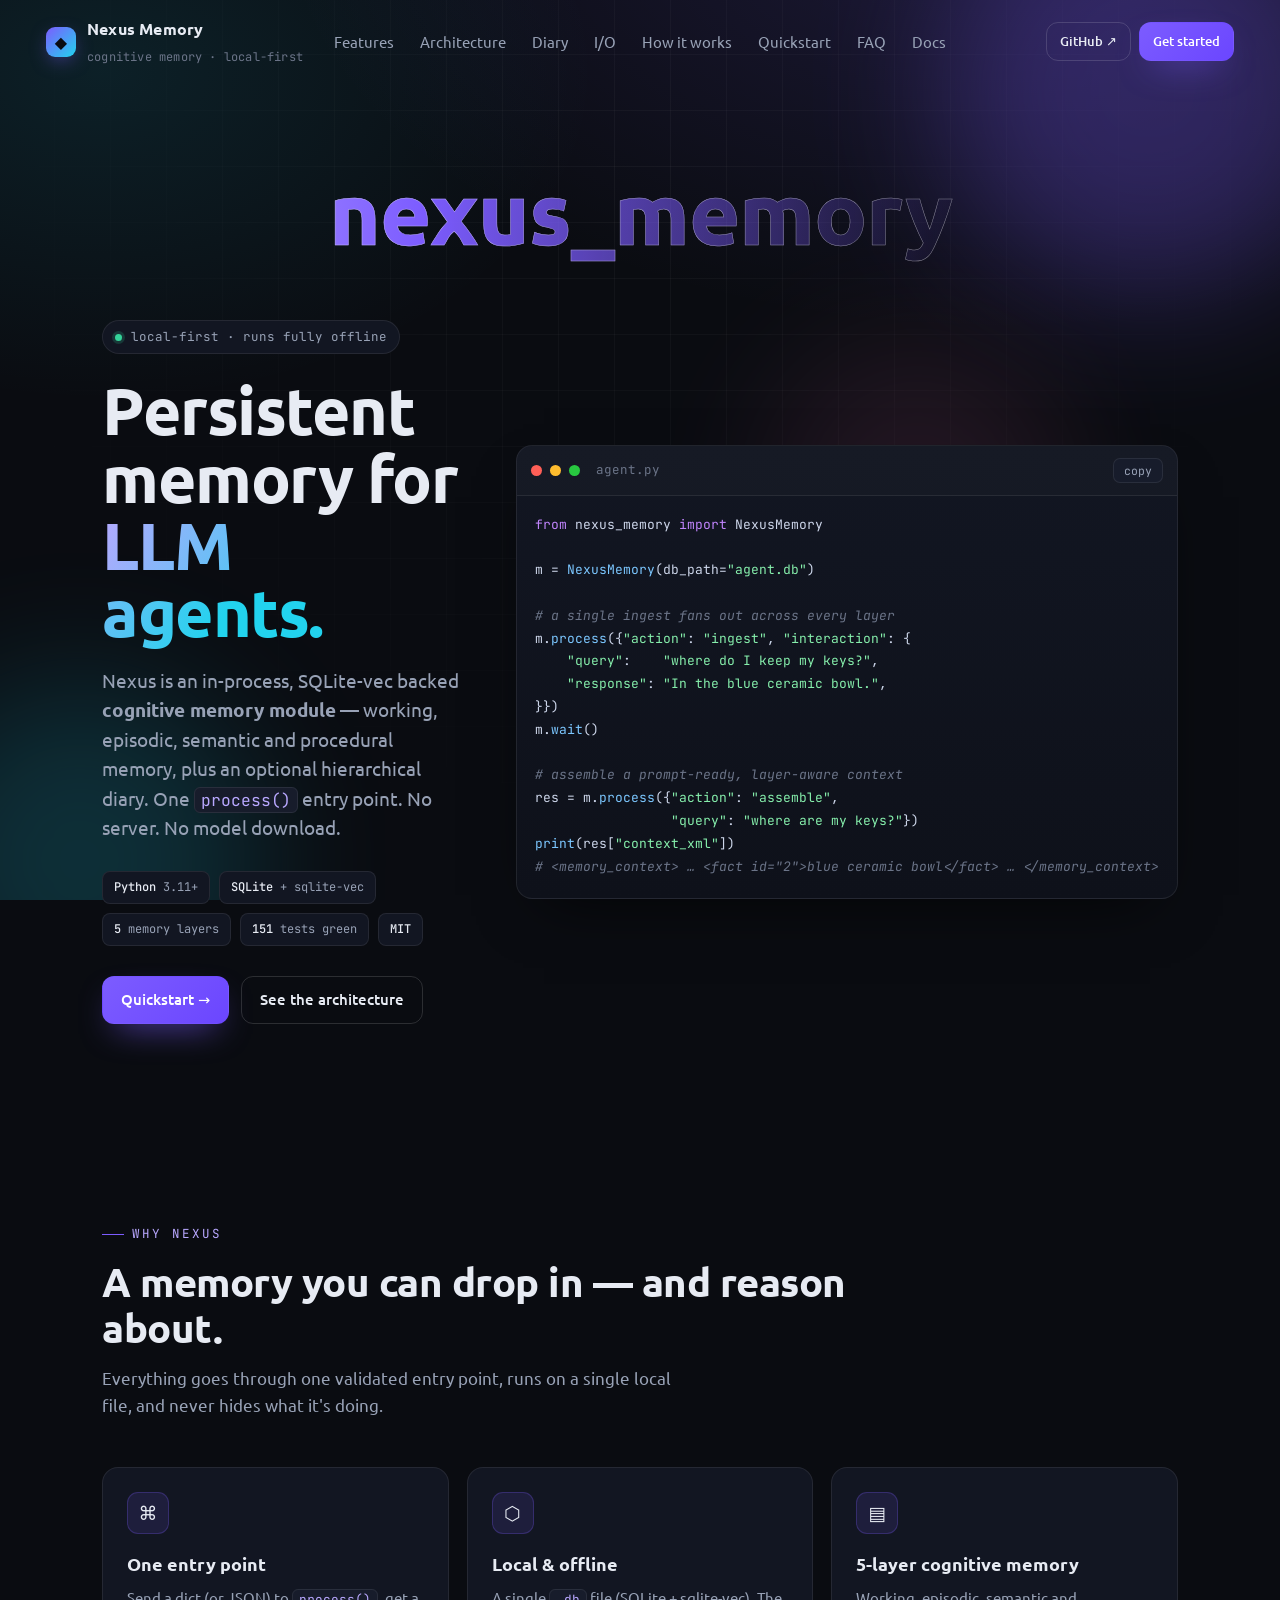
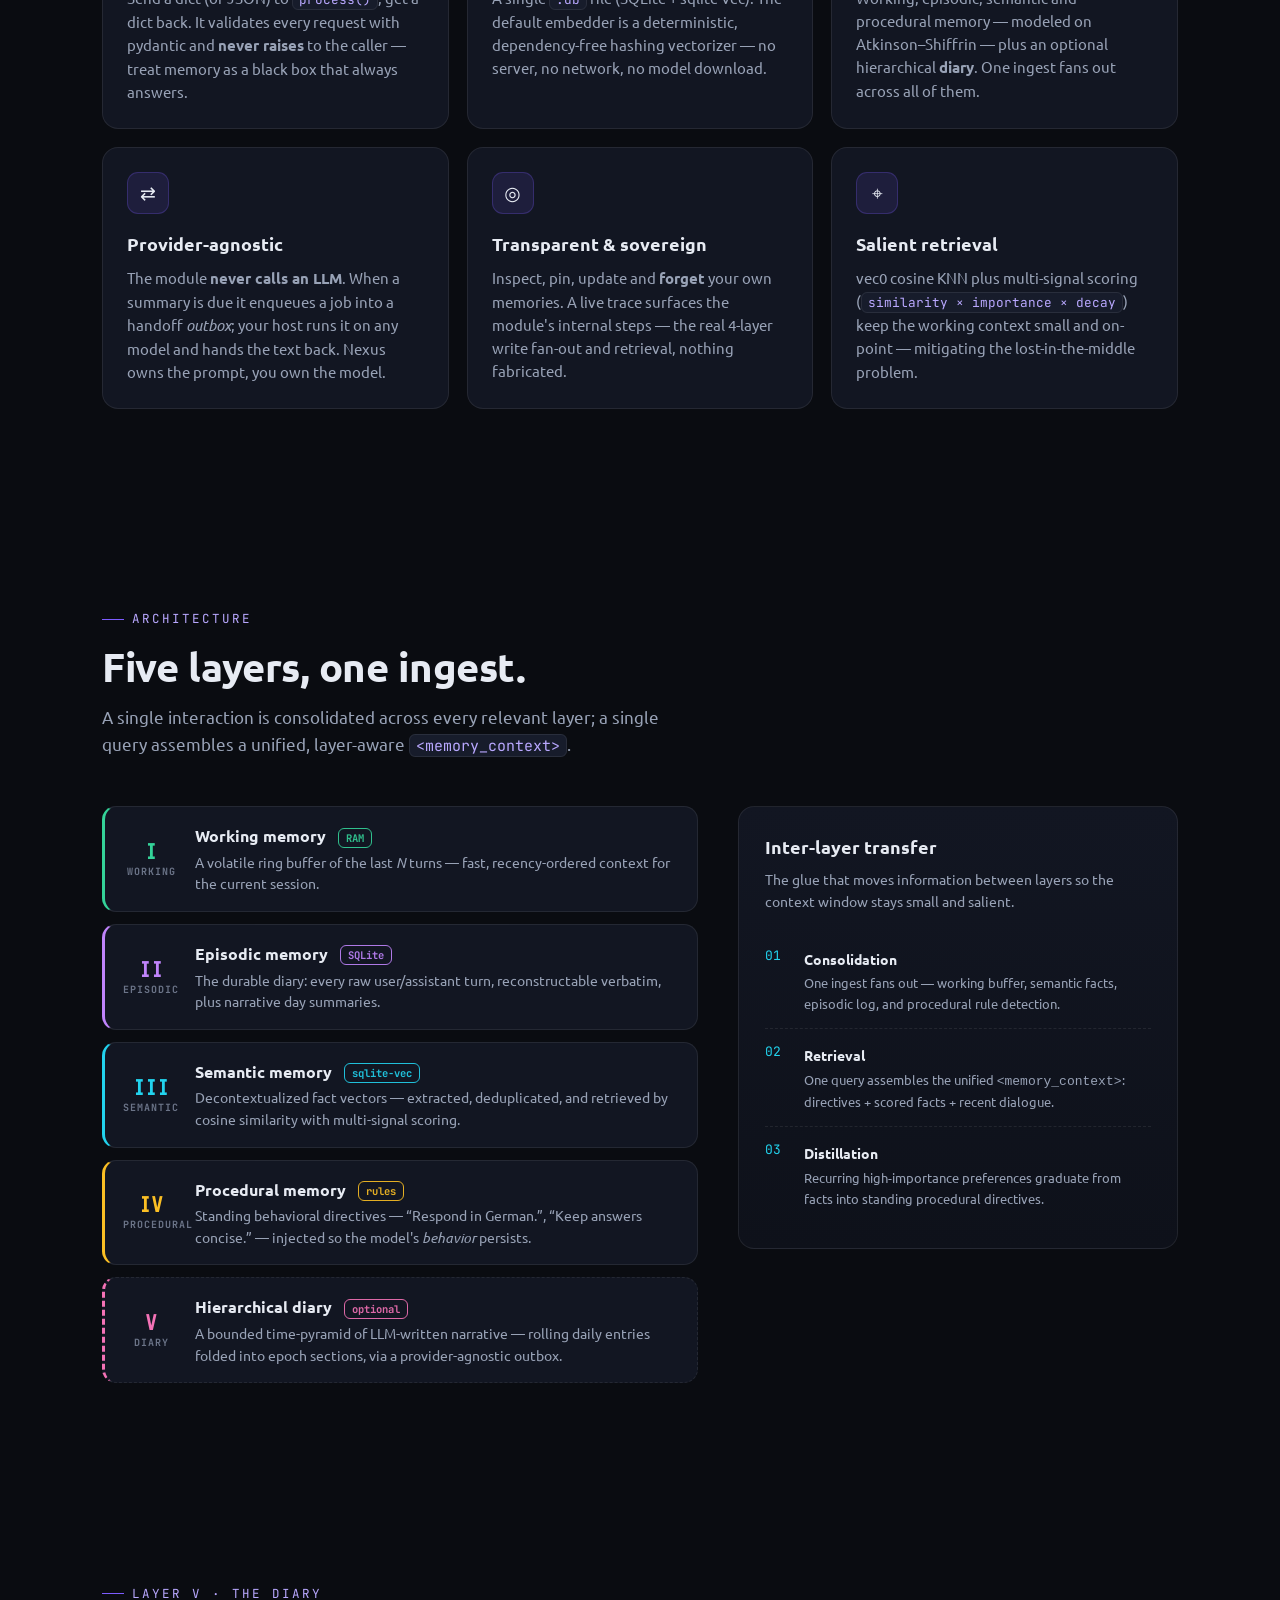
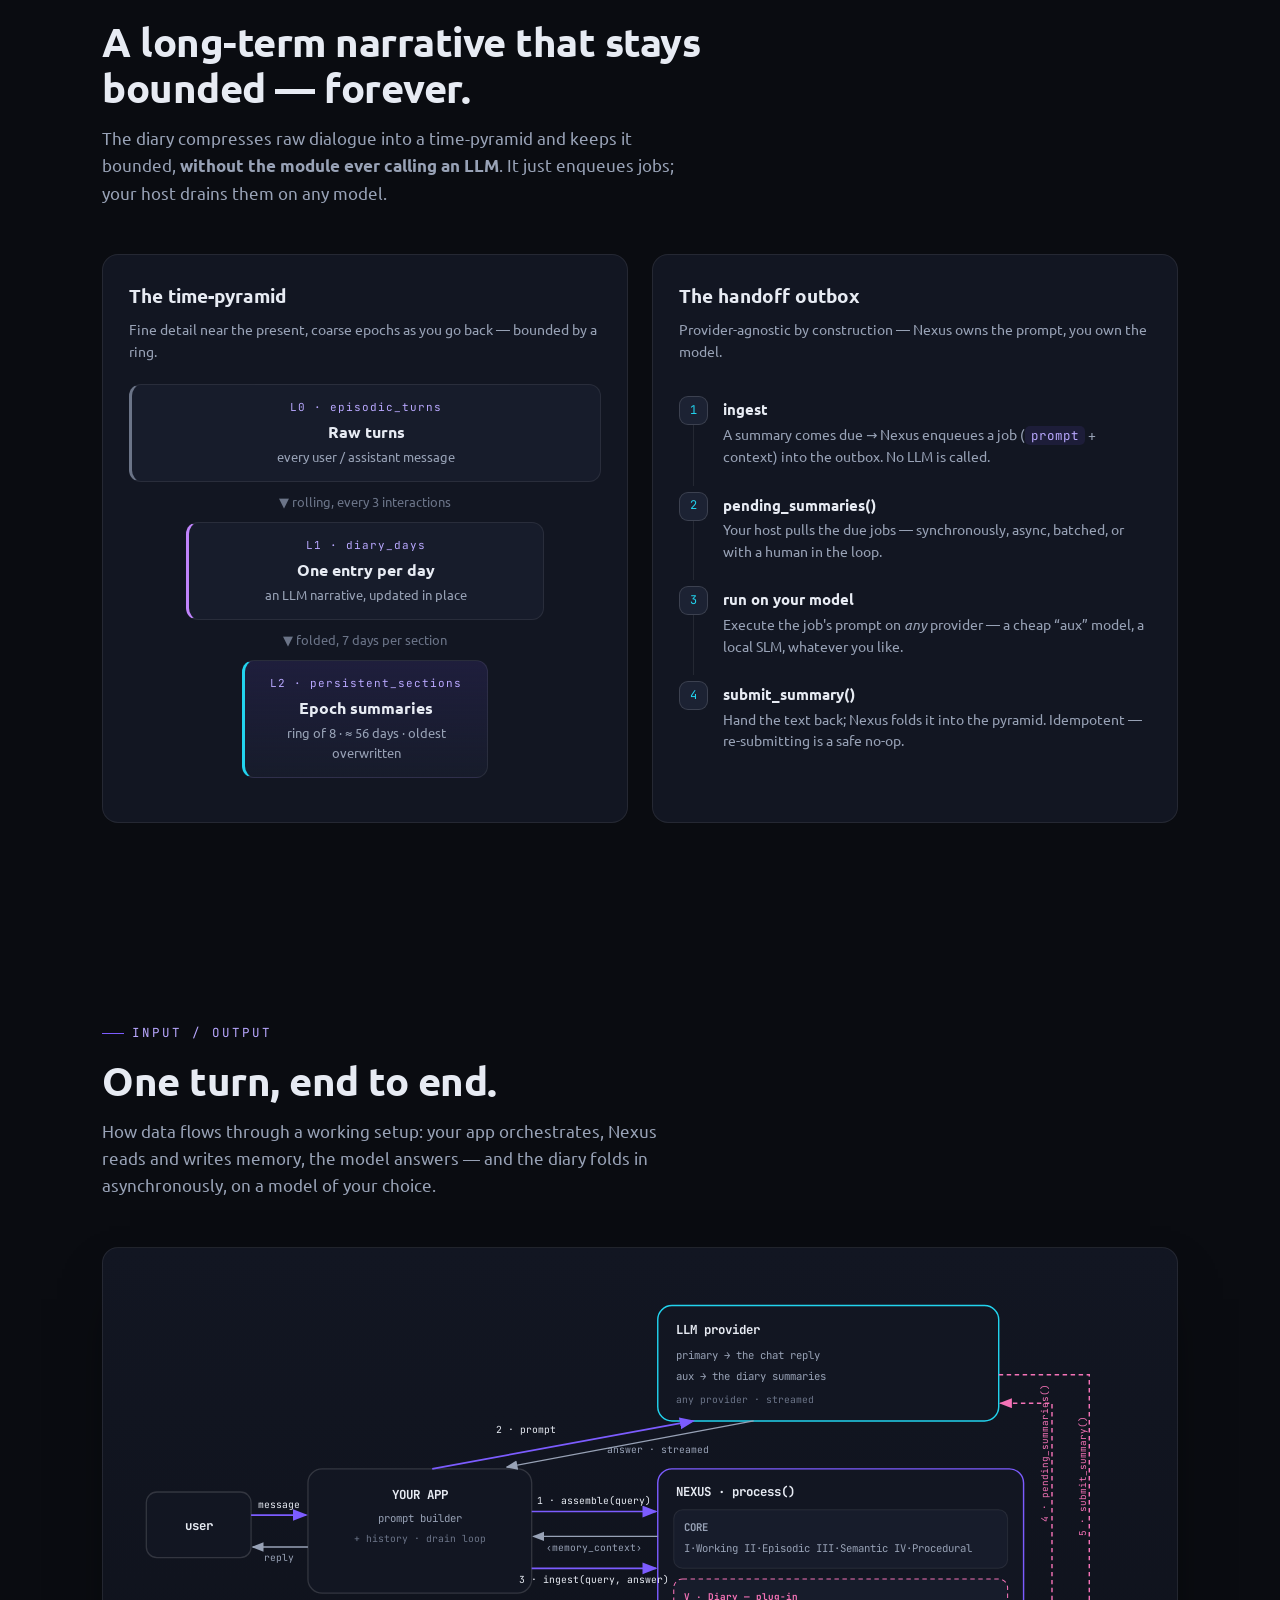
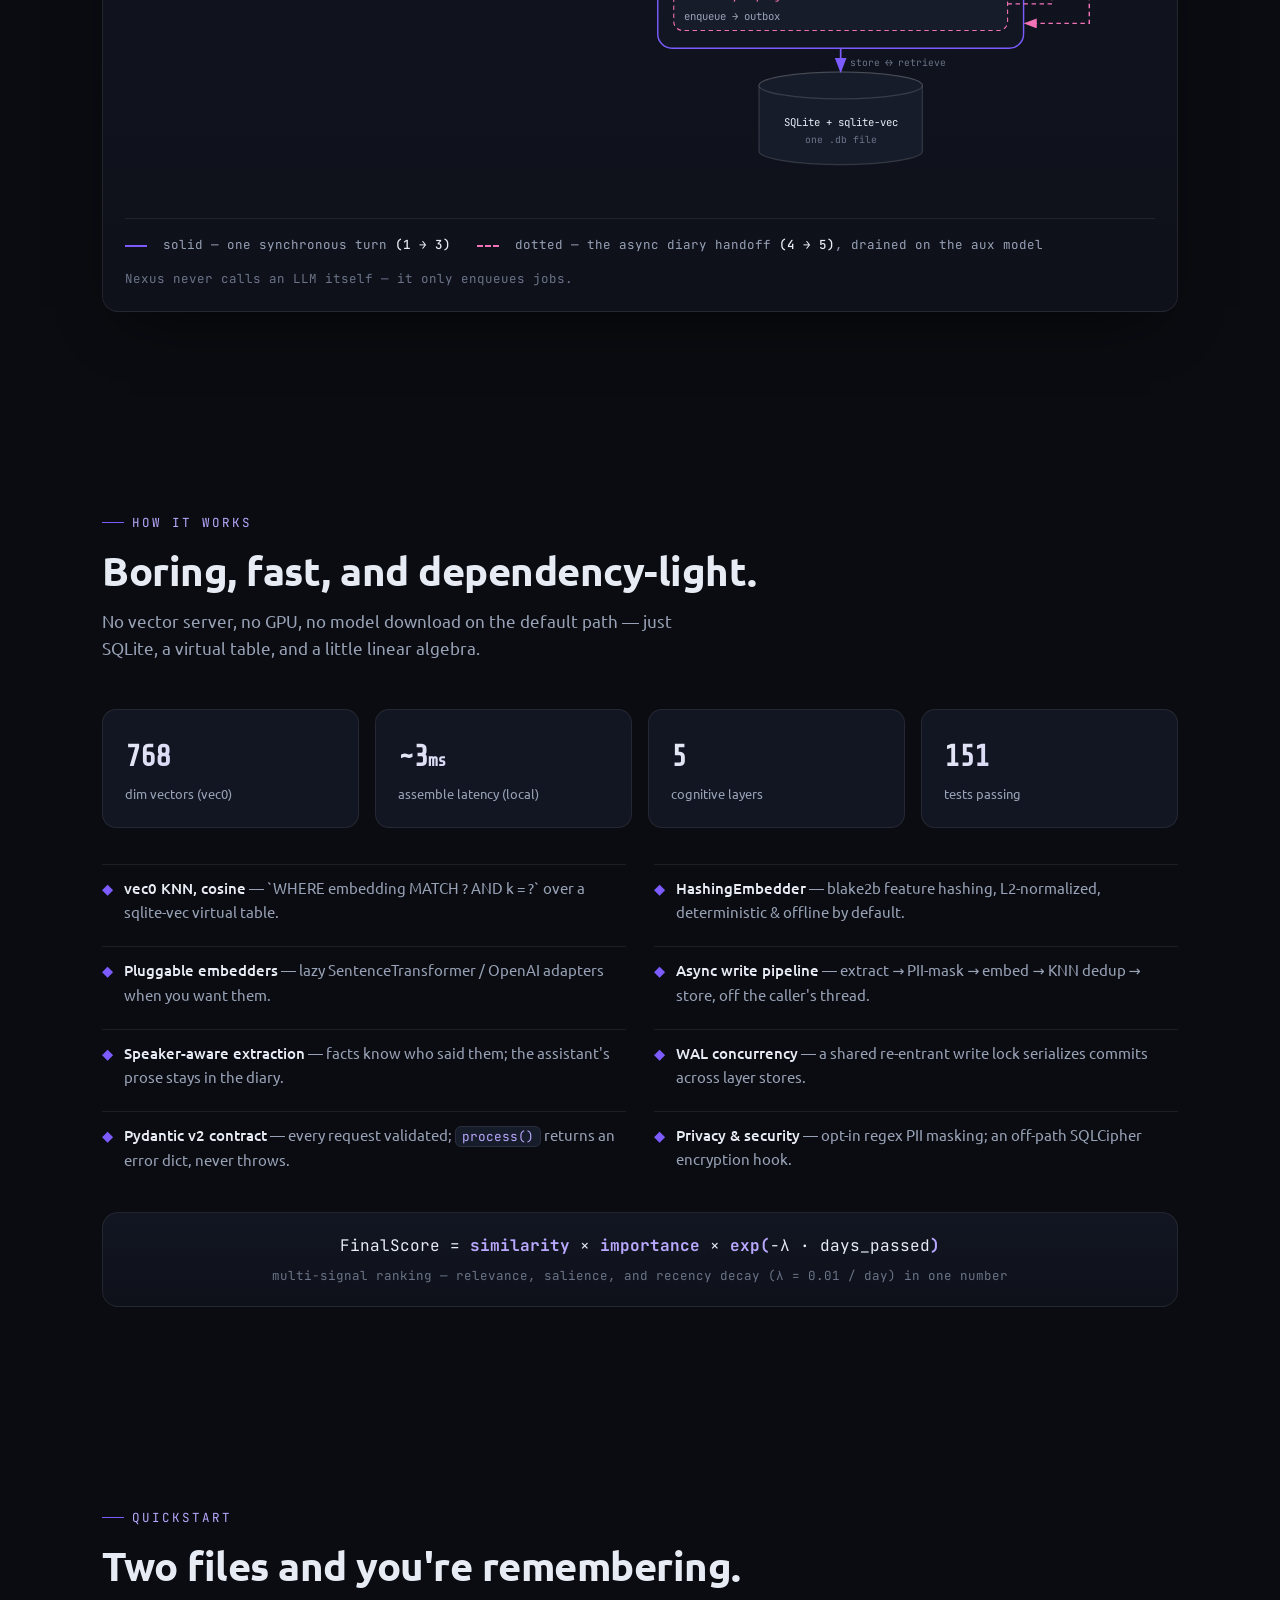
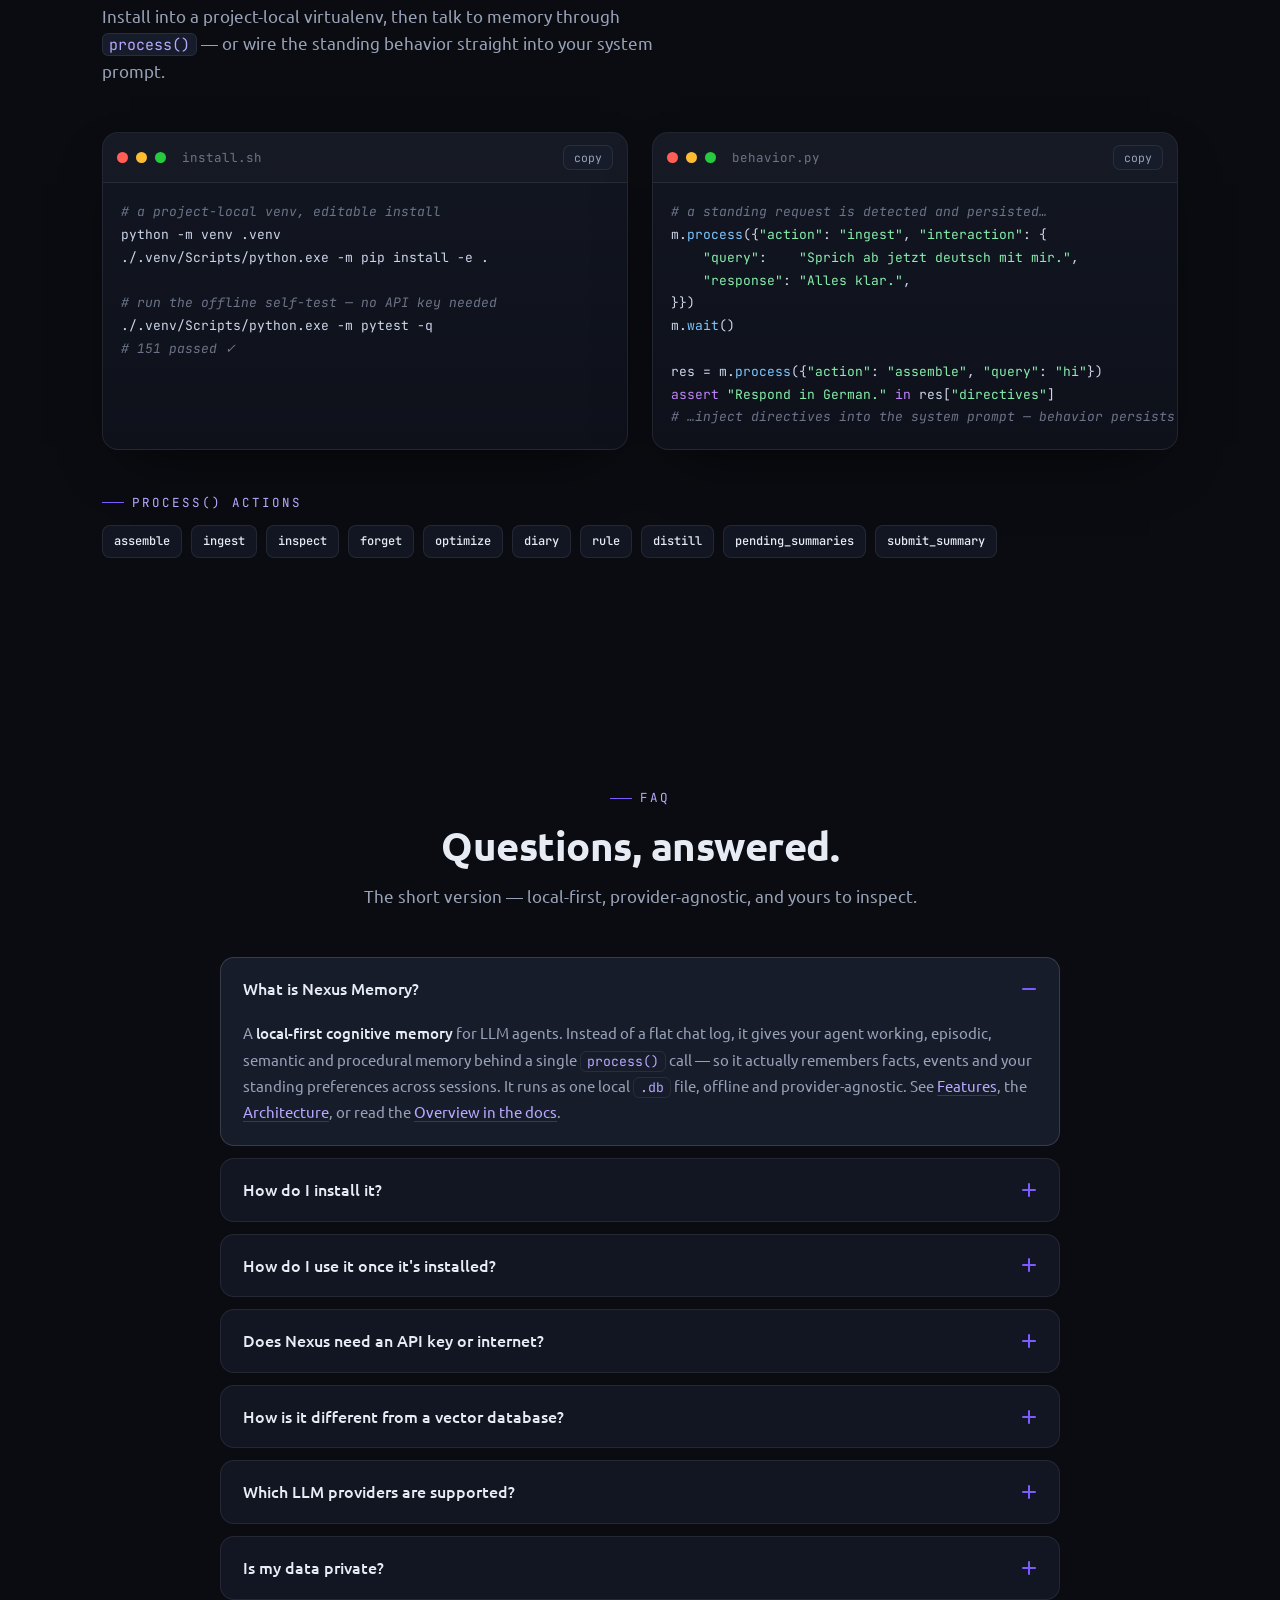
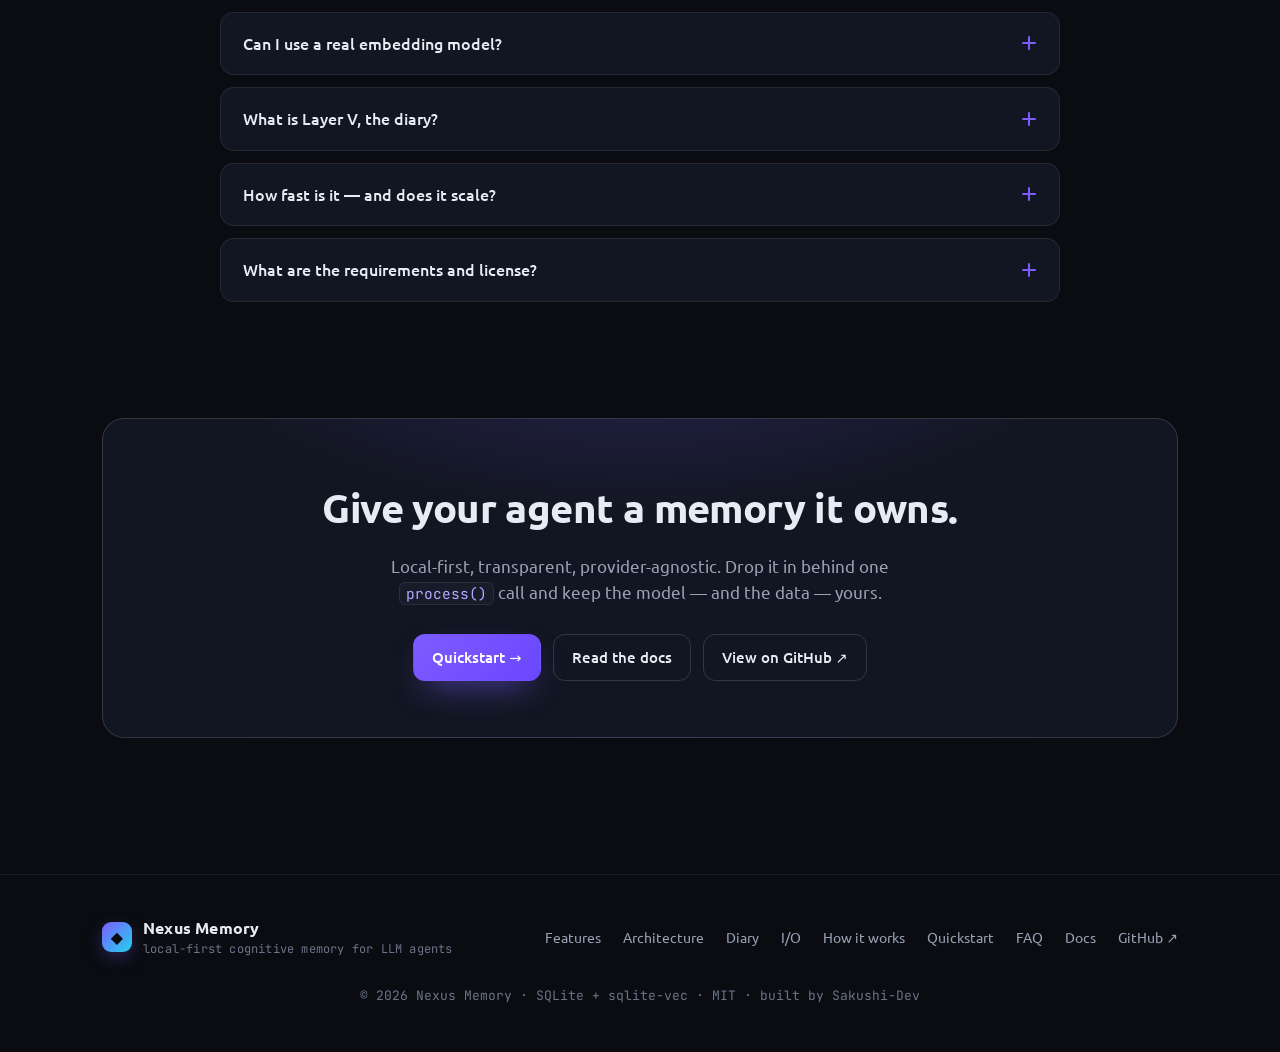
==== index.html @ 0f644754 "Add Nexus landing/docs page" ====
<!DOCTYPE html>
<html lang="en" data-theme="dark">
<head>
  <meta charset="UTF-8" />
  <meta name="viewport" content="width=device-width, initial-scale=1.0" />
  <meta name="theme-color" content="#7c5cff" />
  <title>Nexus Memory — local-first cognitive memory for LLM agents</title>
  <meta name="description" content="A local-first, SQLite-vec backed cognitive memory module for LLM agents: working, episodic, semantic, procedural — plus an optional hierarchical diary. One process() entry point, fully offline, provider-agnostic." />

  <!-- Open Graph -->
  <meta property="og:type" content="website" />
  <meta property="og:title" content="Nexus Memory Module" />
  <meta property="og:description" content="Local-first, SQLite-vec cognitive memory for LLM agents. 5 layers, one entry point, provider-agnostic, fully offline." />
  <meta property="og:theme_color" content="#7c5cff" />

  <!-- Fonts -->
  <link rel="preconnect" href="https://fonts.googleapis.com" />
  <link rel="preconnect" href="https://fonts.gstatic.com" crossorigin />
  <link href="https://fonts.googleapis.com/css2?family=Ubuntu:wght@400;500;700&family=JetBrains+Mono:wght@400;500;700&family=Share+Tech+Mono&display=swap" rel="stylesheet" />

  <link rel="stylesheet" href="css/style.css" />
</head>
<body>
  <!-- modular sections, fetched at runtime by js/loader.js -->
  <div data-include="sections/background.html"></div>
  <div data-include="sections/nav.html"></div>
  <main>
    <div data-include="sections/hero.html"></div>
    <div data-include="sections/features.html"></div>
    <div data-include="sections/architecture.html"></div>
    <div data-include="sections/showcase.html"></div>
    <div data-include="sections/io.html"></div>
    <div data-include="sections/tech.html"></div>
    <div data-include="sections/install.html"></div>
    <div data-include="sections/faq.html"></div>
    <div data-include="sections/cta.html"></div>
  </main>
  <div data-include="sections/footer.html"></div>

  <script src="js/loader.js"></script>
</body>
</html>
---- css/style.css ----
/* =========================================================================
   Nexus Memory — landing page styles
   Dark, local-first aesthetic · Ubuntu + JetBrains Mono · violet accent
   ========================================================================= */

:root {
  --bg:        #0a0c11;
  --bg-2:      #0e111a;
  --surface:   #121622;
  --surface-2: #171c2b;
  --elevated:  #1c2233;
  --line:      rgba(255, 255, 255, 0.08);
  --line-2:    rgba(255, 255, 255, 0.14);

  --text:      #e7ebf3;
  --muted:     #98a2b6;
  --faint:     #6b7488;

  --accent:    #7c5cff;   /* violet */
  --accent-2:  #22d3ee;   /* cyan   */
  --accent-3:  #34d399;   /* green  */
  --accent-ink:#b9a8ff;

  /* per-layer colors */
  --l1: #34d399;  /* working   */
  --l2: #c084fc;  /* episodic  */
  --l3: #22d3ee;  /* semantic  */
  --l4: #fbbf24;  /* procedural*/
  --l5: #f472b6;  /* diary     */

  --radius:   16px;
  --radius-sm:10px;
  --maxw:     1120px;
  --font:     'Ubuntu', system-ui, -apple-system, Segoe UI, Roboto, sans-serif;
  --mono:     'JetBrains Mono', ui-monospace, SFMono-Regular, Menlo, monospace;
  --tech:     'Share Tech Mono', var(--mono);
  --shadow:   0 24px 60px -28px rgba(0, 0, 0, 0.8);
}

* { box-sizing: border-box; }

/* registered custom prop so the gradient ANGLE can be smoothly animated */
@property --flow-angle { syntax: "<angle>"; inherits: false; initial-value: 92deg; }

html { scroll-behavior: smooth; }

body {
  margin: 0;
  font-family: var(--font);
  color: var(--text);
  background: var(--bg);
  line-height: 1.6;
  -webkit-font-smoothing: antialiased;
  overflow-x: clip;            /* contain the orbs without creating a scroll container (would break sticky) */
}

/* the data-include wrappers must not generate a box, otherwise the sticky <nav>
   inside one would be trapped in a wrapper that's only as tall as the nav itself
   and scroll away. display:contents makes the nav a direct child of <body>. */
[data-include] { display: contents; }

a { color: inherit; text-decoration: none; }

::selection { background: rgba(124, 92, 255, 0.35); color: #fff; }

/* ----------------------------------------------------------- background --- */
.bg { position: fixed; inset: 0; z-index: -1; overflow: hidden; background:
  radial-gradient(1200px 700px at 78% -10%, rgba(124, 92, 255, 0.16), transparent 60%),
  radial-gradient(900px 600px at 8% 8%, rgba(34, 211, 238, 0.10), transparent 55%),
  var(--bg);
}
.bg-grid {
  position: absolute; inset: -2px;
  background-image:
    linear-gradient(var(--line) 1px, transparent 1px),
    linear-gradient(90deg, var(--line) 1px, transparent 1px);
  background-size: 56px 56px;
  mask-image: radial-gradient(circle at 50% 22%, #000 0%, transparent 72%);
  opacity: 0.5;
}
.orb { position: absolute; border-radius: 50%; filter: blur(70px); opacity: 0.5; animation: float 18s ease-in-out infinite; }
.orb.a { width: 420px; height: 420px; top: -120px; right: -80px; background: rgba(124, 92, 255, 0.55); }
.orb.b { width: 360px; height: 360px; bottom: -140px; left: -100px; background: rgba(34, 211, 238, 0.35); animation-delay: -6s; }
.orb.c { width: 300px; height: 300px; top: 38%; left: 60%; background: rgba(244, 114, 182, 0.22); animation-delay: -11s; }
@keyframes float { 0%,100% { transform: translate(0,0) scale(1); } 50% { transform: translate(20px,-26px) scale(1.06); } }

/* ----------------------------------------------------------------- nav --- */
.nav { position: sticky; top: 0; z-index: 50; transition: background .25s, border-color .25s, backdrop-filter .25s; border-bottom: 1px solid transparent; }
.nav.scrolled { background: rgba(10, 12, 17, 0.72); backdrop-filter: blur(14px); border-bottom-color: var(--line); }
/* full-bleed 3-col grid: brand left · links centered · CTA right */
.nav-inner { max-width: none; margin: 0; padding: 16px clamp(20px, 4vw, 46px); display: grid; grid-template-columns: 1fr auto 1fr; align-items: center; gap: 22px; }
.brand { display: flex; align-items: center; gap: 11px; font-weight: 700; letter-spacing: .2px; }
.brand-mark {
  width: 30px; height: 30px; border-radius: 9px; display: grid; place-items: center;
  background: linear-gradient(135deg, var(--accent), var(--accent-2));
  box-shadow: 0 6px 20px -6px rgba(124, 92, 255, 0.7); color: #0a0c11; font-weight: 700;
}
.brand small { color: var(--faint); font-weight: 400; font-family: var(--mono); font-size: 12px; }
.nav-links { display: flex; gap: 26px; align-items: center; justify-self: center; }
.nav-links a { color: var(--muted); font-size: 14.5px; transition: color .15s; }
.nav-links a:hover { color: var(--text); }
.nav-cta { display: flex; align-items: center; gap: 8px; justify-self: end; }
.nav-toggle { display: none; }

/* --------------------------------------------------------------- layout --- */
.container { max-width: var(--maxw); margin: 0 auto; padding: 0 22px; }
.section { padding: 96px 0; position: relative; }
.eyebrow {
  font-family: var(--mono); font-size: 12.5px; letter-spacing: 2px; text-transform: uppercase;
  color: var(--accent-ink); display: inline-flex; align-items: center; gap: 8px; margin: 0 0 14px;
}
.eyebrow::before { content: ""; width: 22px; height: 1px; background: var(--accent); display: inline-block; }
.h2 { font-size: clamp(26px, 3.4vw, 40px); line-height: 1.15; margin: 0 0 14px; letter-spacing: -0.5px; }
.lead { color: var(--muted); font-size: 17px; max-width: 60ch; margin: 0; }
.section-head { margin-bottom: 48px; max-width: 760px; }

/* --------------------------------------------------------------- buttons -- */
.btn {
  display: inline-flex; align-items: center; gap: 9px; padding: 11px 18px; border-radius: 12px;
  font-weight: 500; font-size: 14.5px; border: 1px solid var(--line-2); color: var(--text);
  background: var(--surface-2); transition: transform .12s, border-color .15s, background .15s; cursor: pointer;
}
.btn:hover { transform: translateY(-1px); border-color: var(--accent); }
.btn-primary {
  background: linear-gradient(135deg, var(--accent), #6b46ff); border-color: transparent; color: #fff;
  box-shadow: 0 14px 34px -14px rgba(124, 92, 255, 0.8);
}
.btn-primary:hover { border-color: transparent; box-shadow: 0 18px 40px -12px rgba(124, 92, 255, 0.9); }
.btn-ghost { background: transparent; }
.btn-sm { padding: 8px 13px; font-size: 13px; }

/* ---------------------------------------------------------------- hero ---- */
.hero { padding-top: 70px; }
.hero-grid { display: grid; grid-template-columns: 1.05fr 0.95fr; gap: 56px; align-items: center; }
.tagpill {
  display: inline-flex; align-items: center; gap: 9px; font-size: 12.5px; font-family: var(--mono);
  color: var(--muted); border: 1px solid var(--line); background: var(--surface); padding: 6px 12px;
  border-radius: 999px; margin-bottom: 22px;
}
.tagpill .dotlive { width: 7px; height: 7px; border-radius: 50%; background: var(--accent-3); box-shadow: 0 0 0 3px rgba(52, 211, 153, .18); }
.hero h1 { font-size: clamp(38px, 6vw, 66px); line-height: 1.02; letter-spacing: -1.5px; margin: 0 0 20px; font-weight: 700; }
.hero h1 .grad {
  background: linear-gradient(120deg, var(--accent-ink), var(--accent-2) 70%);
  -webkit-background-clip: text; background-clip: text; -webkit-text-fill-color: transparent;
}

/* the module name — a static 1px white edge, with the FILL running sporadically
   through the page's accent colours (slow flow + a drifting gradient axis on a
   different cycle so the motion feels aperiodic). The edge colour stays fixed. */
.hero-name {
  display: block; text-align: center; white-space: nowrap; line-height: 1.22;
  font-weight: 700; letter-spacing: -1px; font-size: clamp(32px, 8.4vw, 88px);
  margin: 0 auto 42px; padding: 0.05em 0 0.14em;
  /* mostly transparent in the centre; colour only clusters at the two ends, and
     the flow animation slides those ends in/out so the SIDES colour sporadically.
     the fill is much taller than the text (Y) so it never gets clipped vertically. */
  background: linear-gradient(var(--flow-angle),
    var(--accent-ink) 0%, var(--accent) 15%, transparent 40%,
    transparent 60%, var(--accent-2) 85%, var(--l5) 100%);
  background-size: 200% 200%;
  -webkit-background-clip: text; background-clip: text;
  -webkit-text-fill-color: transparent;        /* show the gradient as the fill */
  -webkit-text-stroke: 0.5px #ffffff7e;          /* static 0.5px white edge */
  text-stroke: 0.5px #ffffff7e;
  animation: bf-flow 24s ease-in-out infinite, bf-axis 34s ease-in-out infinite;
  will-change: background-position;
}
/* X and Y both capped at 75% (never reach 100%), drifting sporadically — the Y
   movement + the wider angle drift give the axis a sporadic vertical component. */
@keyframes bf-flow {
  0%   { background-position: 6% 50%; }
  22%  { background-position: 58% 35%; }
  45%  { background-position: 38% 66%; }
  64%  { background-position: 72% 44%; }
  86%  { background-position: 22% 60%; }
  100% { background-position: 6% 50%; }
}
@keyframes bf-axis {
  0%   { --flow-angle: 86deg; }
  28%  { --flow-angle: 118deg; }
  52%  { --flow-angle: 62deg; }
  78%  { --flow-angle: 102deg; }
  100% { --flow-angle: 86deg; }
}
@media (prefers-reduced-motion: reduce) {
  .hero-name { animation: none; background-position: 30% 50%; }
}
.hero p.sub { font-size: 18.5px; color: var(--muted); max-width: 54ch; margin: 0 0 28px; }
.badges { display: flex; flex-wrap: wrap; gap: 9px; margin-bottom: 30px; }
.badge {
  font-family: var(--mono); font-size: 12px; color: var(--muted); border: 1px solid var(--line);
  background: var(--surface); padding: 6px 11px; border-radius: 8px;
}
.badge b { color: var(--text); font-weight: 500; }
.btns { display: flex; flex-wrap: wrap; gap: 12px; }

/* ----------------------------------------------------------- code window -- */
.code { border: 1px solid var(--line); border-radius: var(--radius); background: linear-gradient(180deg, var(--surface), var(--bg-2)); box-shadow: var(--shadow); overflow: hidden; }
.code-bar { display: flex; align-items: center; gap: 8px; padding: 12px 14px; border-bottom: 1px solid var(--line); background: rgba(255,255,255,0.015); }
.code-bar .dot { width: 11px; height: 11px; border-radius: 50%; }
.code-bar .dot.r { background: #ff5f57; } .code-bar .dot.y { background: #febc2e; } .code-bar .dot.g { background: #28c840; }
.code-bar .file { margin-left: 8px; font-family: var(--mono); font-size: 12.5px; color: var(--faint); }
.code-bar .copy {
  margin-left: auto; font-family: var(--mono); font-size: 11.5px; color: var(--muted); border: 1px solid var(--line);
  background: var(--surface-2); padding: 4px 10px; border-radius: 7px; cursor: pointer; transition: .15s;
}
.code-bar .copy:hover { color: var(--text); border-color: var(--accent); }
.code-bar .copy.done { color: var(--accent-3); border-color: var(--accent-3); }
.code pre { margin: 0; padding: 18px 18px 20px; overflow-x: auto; }
.code code { font-family: var(--mono); font-size: 13px; line-height: 1.7; color: #cdd6ea; white-space: pre; }
.tok-k { color: #c084fc; } .tok-s { color: #86efac; } .tok-f { color: #7cc7ff; }
.tok-c { color: var(--faint); font-style: italic; } .tok-n { color: #fbbf24; } .tok-p { color: #93a1bd; }

/* ------------------------------------------------------------- features --- */
.features-grid { display: grid; grid-template-columns: repeat(3, 1fr); gap: 18px; }
.card {
  border: 1px solid var(--line); background: var(--surface); border-radius: var(--radius); padding: 24px;
  transition: transform .16s, border-color .16s, background .16s;
}
.card:hover { transform: translateY(-3px); border-color: var(--line-2); background: var(--surface-2); }
.card-ico {
  width: 42px; height: 42px; border-radius: 11px; display: grid; place-items: center; font-size: 19px;
  background: rgba(124, 92, 255, 0.12); border: 1px solid rgba(124, 92, 255, 0.25); margin-bottom: 16px;
}
.card h3 { margin: 0 0 8px; font-size: 17.5px; }
.card p { margin: 0; color: var(--muted); font-size: 14.5px; }

/* ----------------------------------------------------------- architecture - */
.arch-grid { display: grid; grid-template-columns: 1.15fr 0.85fr; gap: 40px; align-items: start; }
.layers { display: flex; flex-direction: column; gap: 12px; }
.layer {
  display: grid; grid-template-columns: 56px 1fr; gap: 16px; align-items: center;
  border: 1px solid var(--line); border-left: 3px solid var(--lc, var(--accent));
  background: var(--surface); border-radius: 14px; padding: 16px 18px; transition: transform .15s, background .15s;
}
.layer:hover { transform: translateX(4px); background: var(--surface-2); }
.layer-num {
  font-family: var(--tech); font-size: 22px; font-weight: 700; color: var(--lc, var(--accent));
  text-align: center; line-height: 1;
}
.layer-num small { display: block; font-size: 10px; color: var(--faint); letter-spacing: 1px; margin-top: 4px; font-family: var(--mono); }
.layer h4 { margin: 0 0 3px; font-size: 16px; }
.layer h4 .pill { font-family: var(--mono); font-size: 10.5px; color: var(--lc); border: 1px solid var(--lc); opacity: .9; padding: 2px 7px; border-radius: 6px; margin-left: 8px; vertical-align: middle; }
.layer p { margin: 0; color: var(--muted); font-size: 13.5px; }
.layer.opt { border-style: dashed; }

.transfer { border: 1px solid var(--line); background: linear-gradient(180deg, var(--surface), var(--bg-2)); border-radius: var(--radius); padding: 26px; position: sticky; top: 90px; }
.transfer h3 { margin: 0 0 6px; font-size: 18px; }
.transfer > p { margin: 0 0 20px; color: var(--muted); font-size: 14px; }
.xfer { display: flex; gap: 13px; padding: 13px 0; border-top: 1px dashed var(--line); }
.xfer:first-of-type { border-top: none; }
.xfer .n { font-family: var(--mono); color: var(--accent-2); font-size: 13px; flex: none; width: 26px; }
.xfer b { font-size: 14px; } .xfer p { margin: 2px 0 0; color: var(--muted); font-size: 13px; }

/* -------------------------------------------------------------- showcase -- */
.showcase-grid { display: grid; grid-template-columns: 1fr 1fr; gap: 24px; align-items: stretch; }
.panel { border: 1px solid var(--line); background: var(--surface); border-radius: var(--radius); padding: 26px; }
.panel h3 { margin: 0 0 6px; font-size: 19px; }
.panel .sub { color: var(--muted); font-size: 14px; margin: 0 0 22px; }

/* pyramid */
.pyramid { display: flex; flex-direction: column; align-items: center; gap: 10px; margin: 6px 0 18px; }
.tier { border-radius: 12px; padding: 14px 18px; width: 100%; text-align: center; border: 1px solid var(--line); background: var(--surface-2); }
.tier .t-k { font-family: var(--mono); font-size: 11px; letter-spacing: 1px; color: var(--accent-ink); }
.tier .t-name { font-weight: 600; margin: 2px 0; }
.tier .t-meta { font-size: 12.5px; color: var(--muted); }
.tier.l0 { width: 100%; border-left: 3px solid var(--faint); }
.tier.l1 { width: 76%; border-left: 3px solid var(--l2); }
.tier.l2 { width: 52%; border-left: 3px solid var(--accent-2); background: linear-gradient(180deg, rgba(124,92,255,.12), var(--surface-2)); }
.pyramid .arrow { color: var(--faint); font-size: 13px; }

/* outbox flow */
.flow { display: flex; flex-direction: column; gap: 0; }
.flow-step { display: grid; grid-template-columns: 30px 1fr; gap: 14px; padding: 12px 0; position: relative; }
.flow-step:not(:last-child)::after { content: ""; position: absolute; left: 14px; top: 34px; bottom: -6px; width: 1px; background: var(--line); }
.flow-step .b { width: 29px; height: 29px; border-radius: 9px; display: grid; place-items: center; font-family: var(--mono); font-size: 12px; background: var(--elevated); border: 1px solid var(--line-2); color: var(--accent-2); z-index: 1; }
.flow-step b { font-size: 14.5px; } .flow-step p { margin: 2px 0 0; color: var(--muted); font-size: 13.5px; }
.flow-step code { font-family: var(--mono); font-size: 12.5px; color: var(--accent-ink); background: rgba(124,92,255,.1); padding: 1px 6px; border-radius: 5px; }

/* ---------------------------------------------------------------- i/o ----- */
.io-fig { border: 1px solid var(--line); background: linear-gradient(180deg, var(--surface), var(--bg-2)); border-radius: var(--radius); padding: 22px; box-shadow: var(--shadow); }
.io-fig svg { width: 100%; height: auto; display: block; }
.io-legend { display: flex; flex-wrap: wrap; gap: 14px 26px; margin-top: 16px; padding-top: 16px; border-top: 1px solid var(--line); font-family: var(--mono); font-size: 12.5px; color: var(--muted); align-items: center; }
.io-legend b { color: var(--text); font-weight: 500; }
.io-legend .muted { color: var(--faint); }
.io-legend .sw { display: inline-block; width: 22px; height: 0; vertical-align: middle; margin-right: 8px; border-top: 2px solid var(--accent); }
.io-legend .sw.d { border-top: 2px dashed var(--l5); }
@media (max-width: 760px) { .io-fig { overflow-x: auto; } .io-fig svg { min-width: 720px; } }

/* ----------------------------------------------------------------- tech --- */
.stats { display: grid; grid-template-columns: repeat(4, 1fr); gap: 16px; margin-bottom: 36px; }
.stat { border: 1px solid var(--line); background: var(--surface); border-radius: 14px; padding: 22px; }
.stat .big { font-size: 30px; font-weight: 700; letter-spacing: -1px; font-family: var(--tech);
  background: linear-gradient(120deg, var(--text), var(--accent-ink)); -webkit-background-clip: text; background-clip: text; -webkit-text-fill-color: transparent; }
.stat .lbl { color: var(--muted); font-size: 13px; margin-top: 4px; }
.tech-list { display: grid; grid-template-columns: repeat(2, 1fr); gap: 12px 28px; }
.tech-item { display: flex; gap: 11px; padding: 11px 0; border-top: 1px solid var(--line); font-size: 14.5px; }
.tech-item .ic { color: var(--accent); flex: none; }
.tech-item b { font-weight: 500; } .tech-item span { color: var(--muted); }
.formula {
  margin-top: 30px; border: 1px solid var(--line); border-radius: var(--radius); padding: 20px 24px;
  background: linear-gradient(180deg, var(--surface), var(--bg-2)); font-family: var(--mono); text-align: center;
}
.formula .f { font-size: 16px; color: var(--text); }
.formula .f b { color: var(--accent-ink); }
.formula .cap { color: var(--faint); font-size: 12.5px; margin-top: 8px; }

/* ----------------------------------------------------------------- cta ---- */
.cta-box {
  border: 1px solid var(--line-2); border-radius: 22px; padding: 56px 40px; text-align: center; position: relative; overflow: hidden;
  background: radial-gradient(700px 320px at 50% -40%, rgba(124, 92, 255, 0.25), transparent 70%), var(--surface);
}
.cta-box h2 { font-size: clamp(26px, 3.6vw, 40px); margin: 0 0 14px; letter-spacing: -0.6px; }
.cta-box p { color: var(--muted); max-width: 52ch; margin: 0 auto 28px; font-size: 16.5px; }
.cta-box .btns { justify-content: center; }

/* ------------------------------------------------- inline code (content) -- */
/* :where() keeps specificity 0 so it never overrides the .code window styling */
:where(.card, .lead, .hero .sub, .cta-box, .tech-item, .faq-item) code {
  font-family: var(--mono); font-size: 0.88em; color: var(--accent-ink);
  background: var(--surface-2); border: 1px solid var(--line); padding: 1px 6px; border-radius: 6px;
}

/* ------------------------------------------------------------------ faq --- */
.faq-list { max-width: 840px; margin: 0 auto; display: flex; flex-direction: column; gap: 12px; }
.faq-item { border: 1px solid var(--line); background: var(--surface); border-radius: 14px; transition: border-color .15s, background .15s; }
.faq-item[open] { border-color: var(--line-2); background: var(--surface-2); }
.faq-item summary { list-style: none; cursor: pointer; padding: 18px 22px; display: flex; align-items: center; gap: 16px; font-size: 16px; font-weight: 500; color: var(--text); }
.faq-item summary::-webkit-details-marker { display: none; }
.faq-item summary:hover { color: #fff; }
.q-ico { margin-left: auto; position: relative; width: 16px; height: 16px; flex: none; }
.q-ico::before, .q-ico::after { content: ""; position: absolute; top: 50%; left: 50%; transform: translate(-50%, -50%); background: var(--accent); border-radius: 2px; }
.q-ico::before { width: 14px; height: 2px; }
.q-ico::after { width: 2px; height: 14px; transition: transform .2s ease; }
.faq-item[open] .q-ico::after { transform: translate(-50%, -50%) scaleY(0); }
.faq-item .a { padding: 0 22px 20px; color: var(--muted); font-size: 15px; line-height: 1.7; }
.faq-item .a b { color: var(--text); font-weight: 500; }
.faq-item .a a { color: var(--accent-ink); text-decoration: none; border-bottom: 1px solid rgba(124, 92, 255, .35); transition: color .15s, border-color .15s; }
.faq-item .a a:hover { color: var(--text); border-color: var(--accent); }

/* --------------------------------------------------------------- footer --- */
.footer { border-top: 1px solid var(--line); padding: 40px 0; margin-top: 40px; }
.footer-inner { max-width: var(--maxw); margin: 0 auto; padding: 0 22px; display: flex; flex-wrap: wrap; gap: 18px; align-items: center; justify-content: space-between; }
.footer .brand small { display: block; }
.footer-links { display: flex; gap: 22px; flex-wrap: wrap; }
.footer-links a { color: var(--muted); font-size: 14px; }
.footer-links a:hover { color: var(--text); }
.footer .note { color: var(--faint); font-size: 13px; font-family: var(--mono); width: 100%; text-align: center; margin-top: 8px; }

/* --------------------------------------------------------------- reveal --- */
[data-reveal] { opacity: 0; transform: translateY(18px); transition: opacity .6s ease, transform .6s ease; }
[data-reveal].in { opacity: 1; transform: none; }

/* ------------------------------------------------------------ responsive -- */
@media (max-width: 900px) {
  .hero-grid, .arch-grid, .showcase-grid { grid-template-columns: 1fr; }
  .features-grid { grid-template-columns: 1fr 1fr; }
  .stats { grid-template-columns: 1fr 1fr; }
  .tech-list { grid-template-columns: 1fr; }
  .transfer { position: static; }
  .nav-inner { display: flex; }
  .nav-links {
    position: fixed; inset: 64px 12px auto 12px; flex-direction: column; align-items: flex-start; gap: 6px;
    background: var(--surface); border: 1px solid var(--line); border-radius: 14px; padding: 14px; display: none;
  }
  .nav-links.open { display: flex; }
  .nav-links a { padding: 8px 6px; width: 100%; }
  .nav-toggle { display: inline-grid; place-items: center; width: 40px; height: 38px; margin-left: auto; border: 1px solid var(--line-2); background: var(--surface-2); border-radius: 10px; cursor: pointer; }
  .nav-toggle span, .nav-toggle span::before, .nav-toggle span::after { content: ""; display: block; width: 18px; height: 2px; background: var(--text); transition: .2s; }
  .nav-toggle span::before { transform: translateY(-5px); } .nav-toggle span::after { transform: translateY(3px); }
  .nav-cta .btn:not(.icon) { display: none; }
}
@media (max-width: 560px) {
  .features-grid, .stats { grid-template-columns: 1fr; }
  .section { padding: 70px 0; }
}
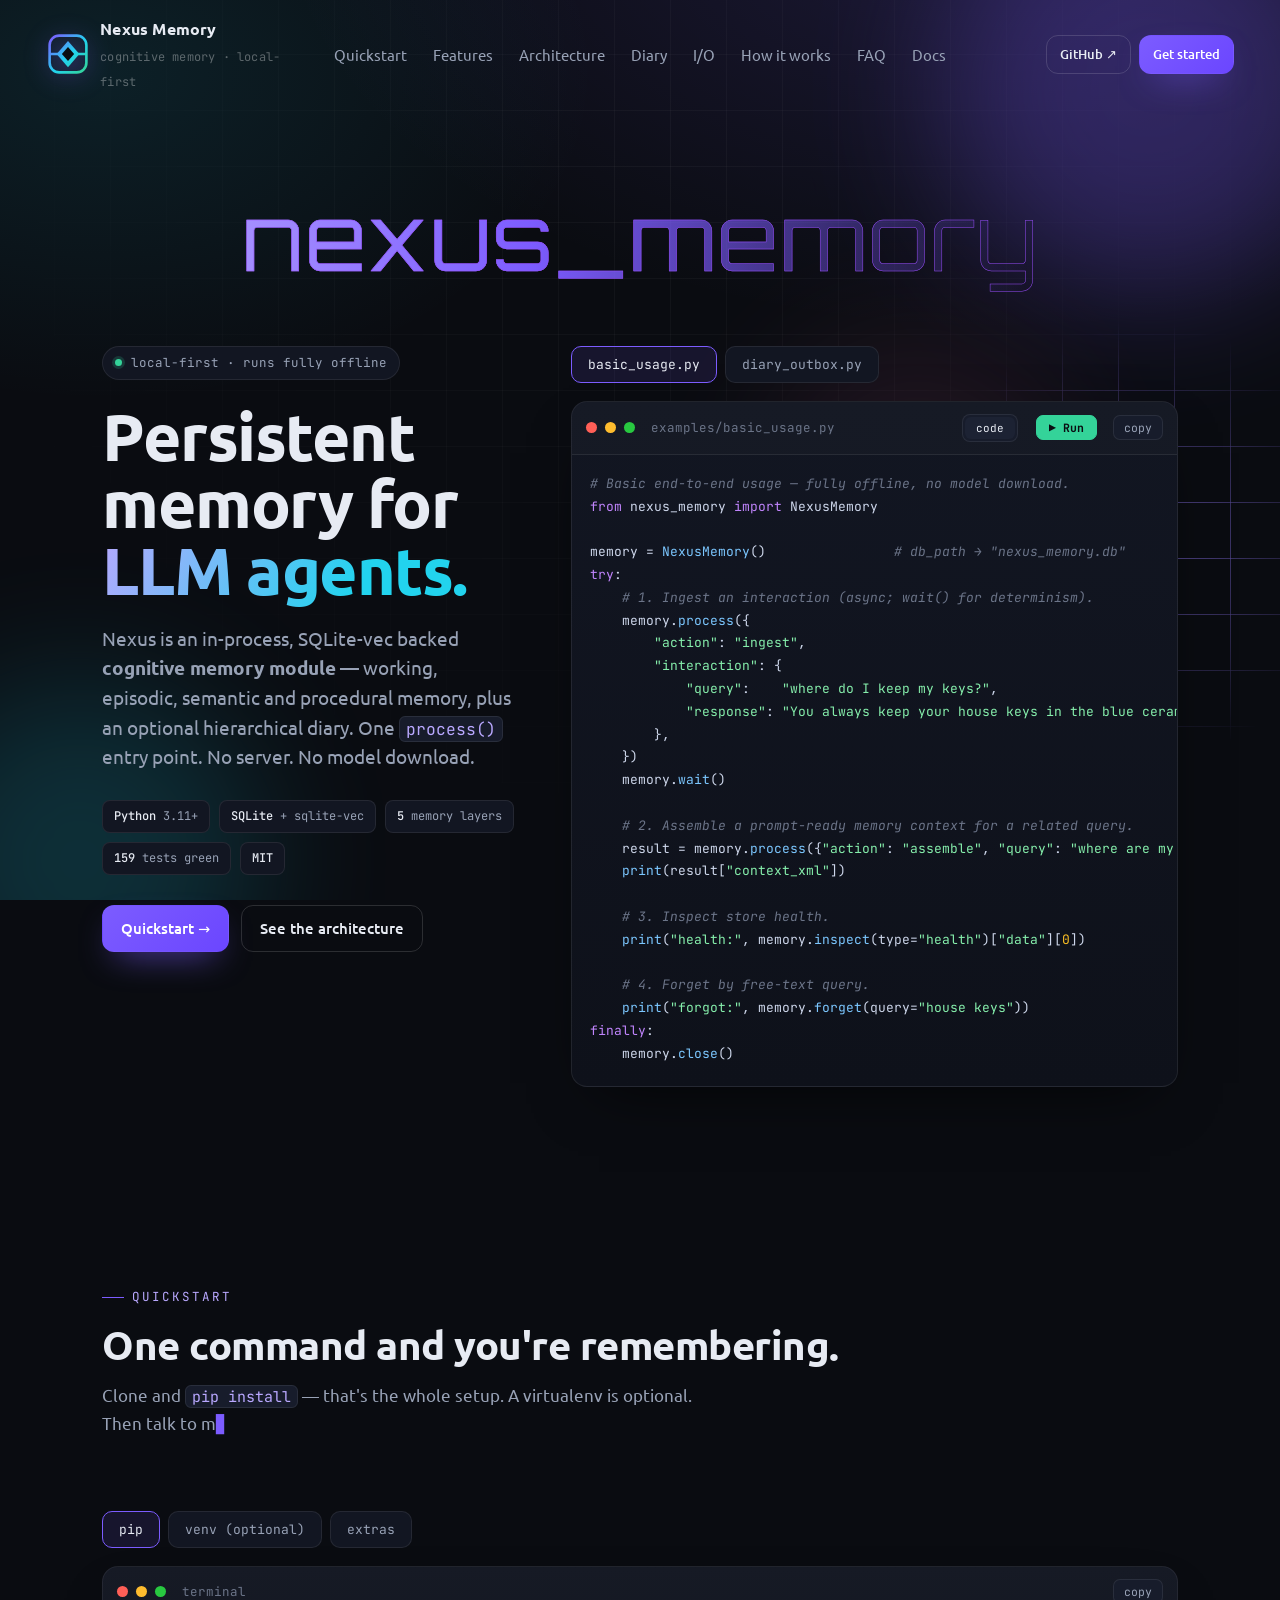
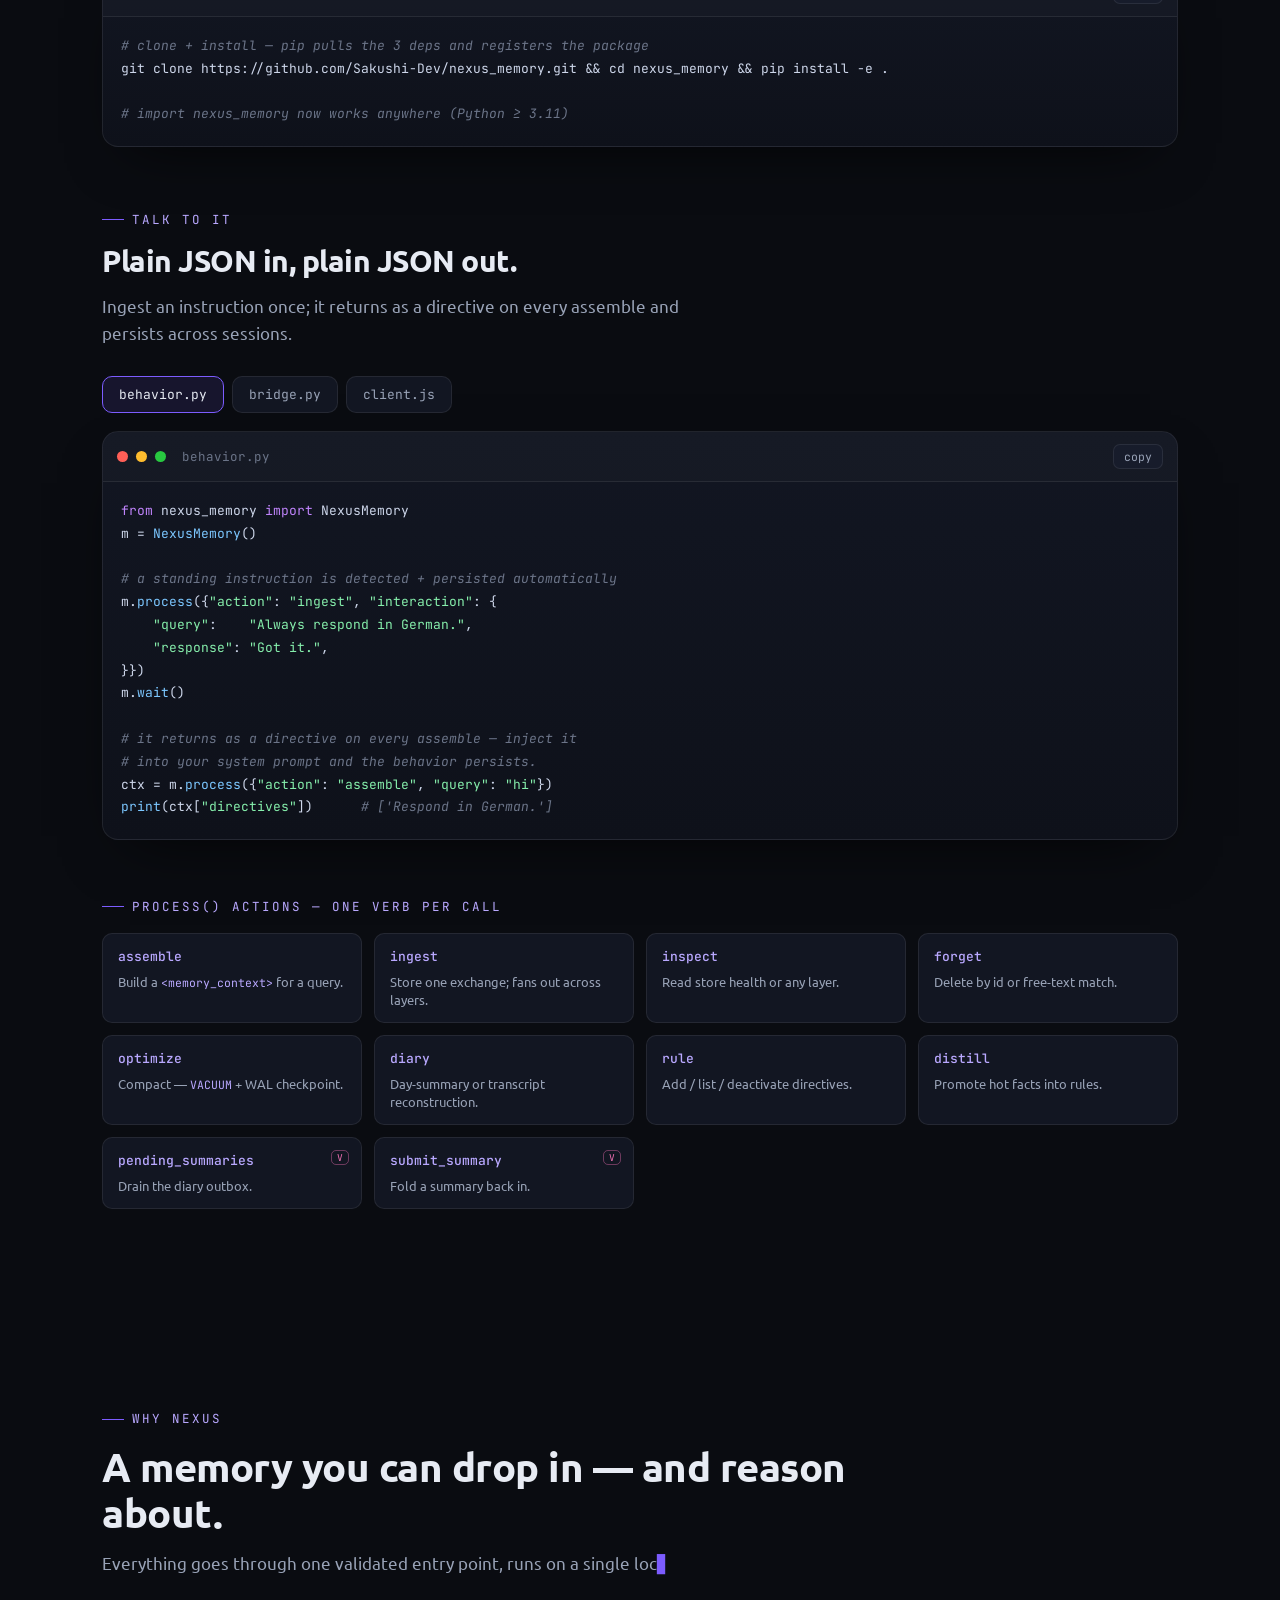
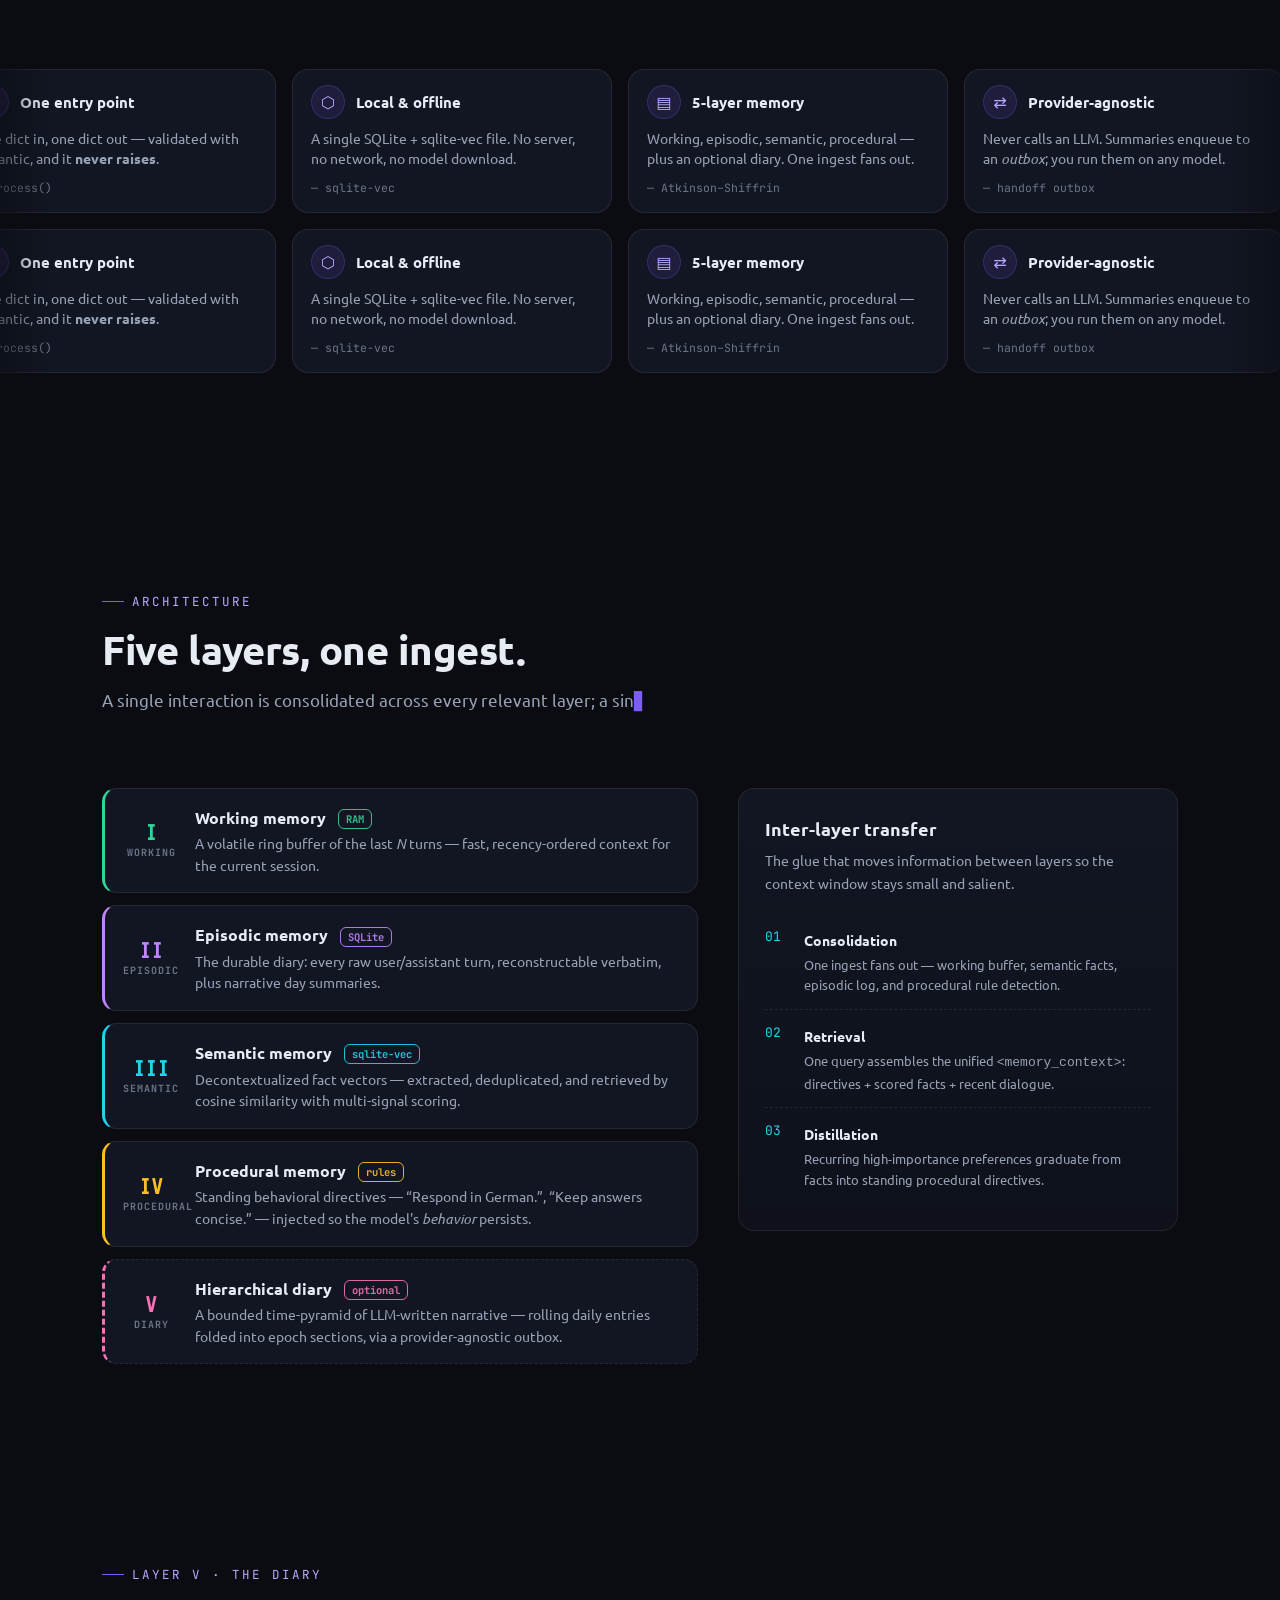
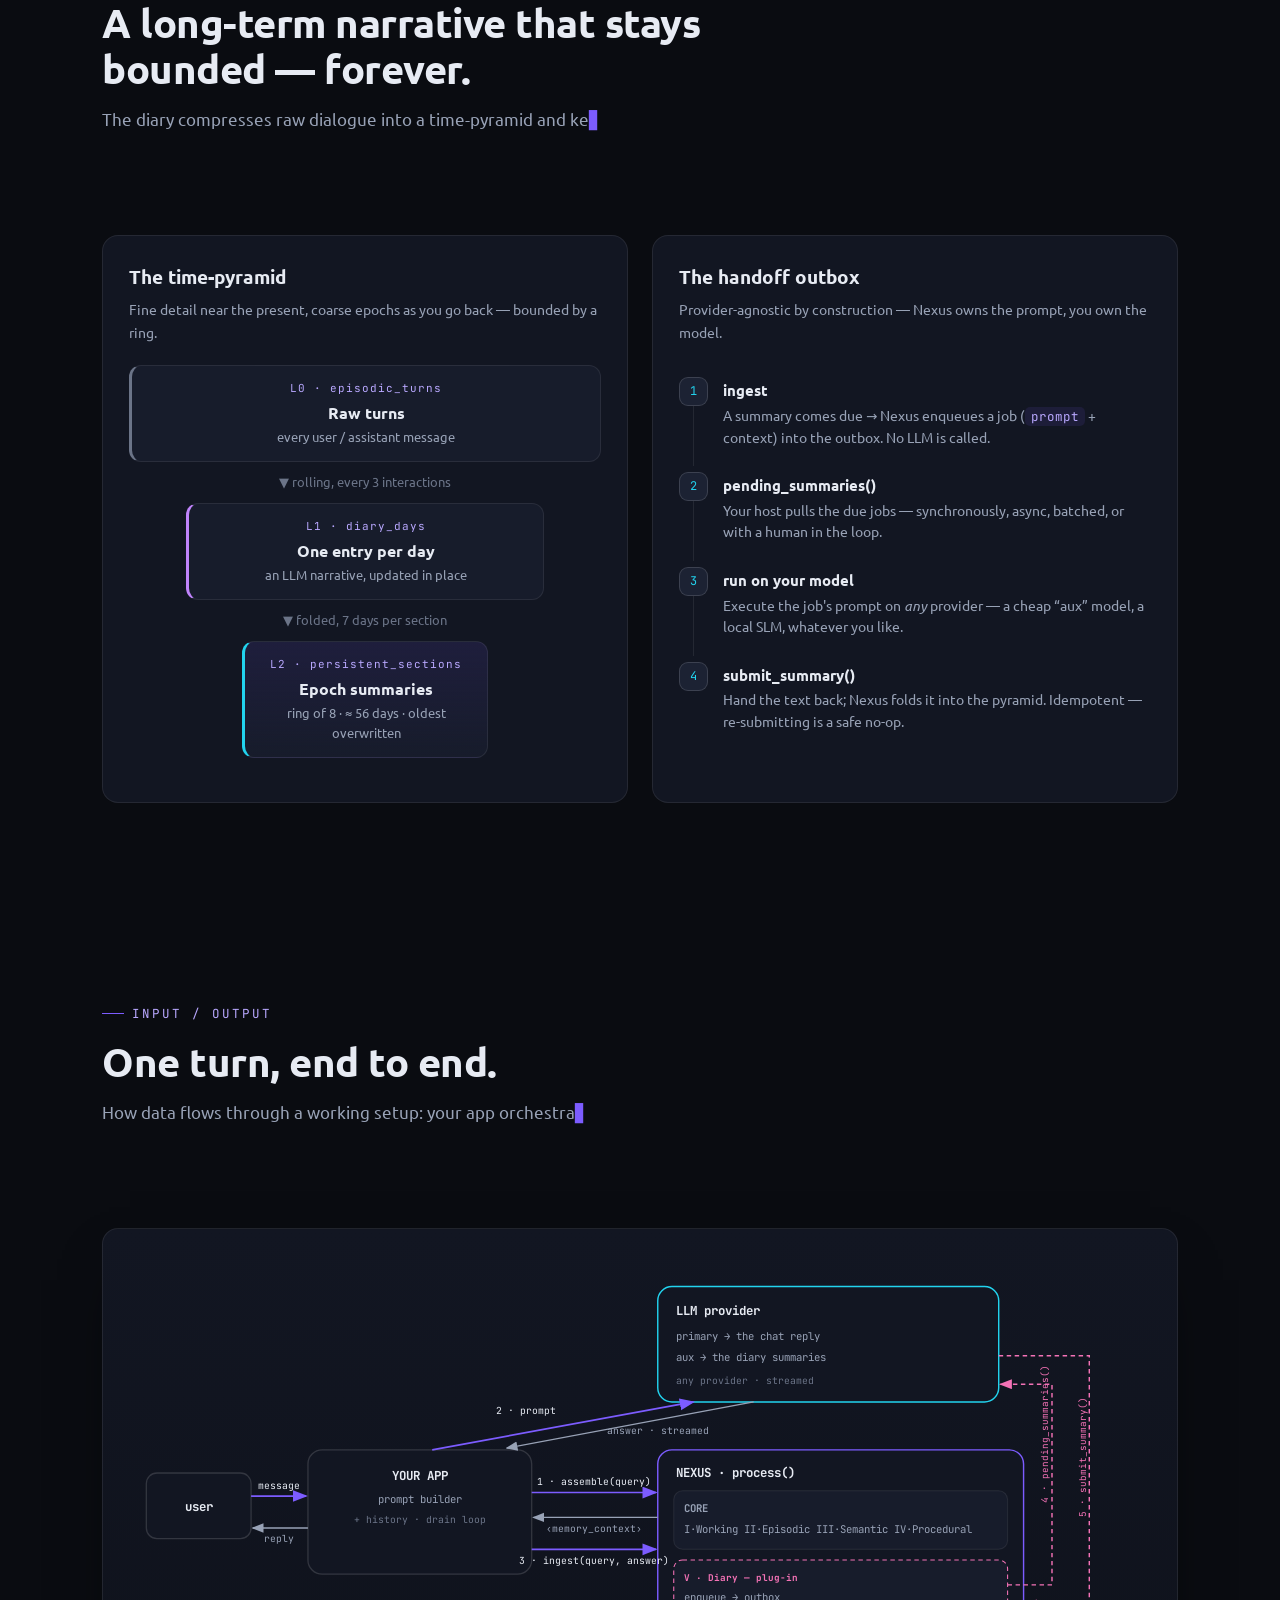
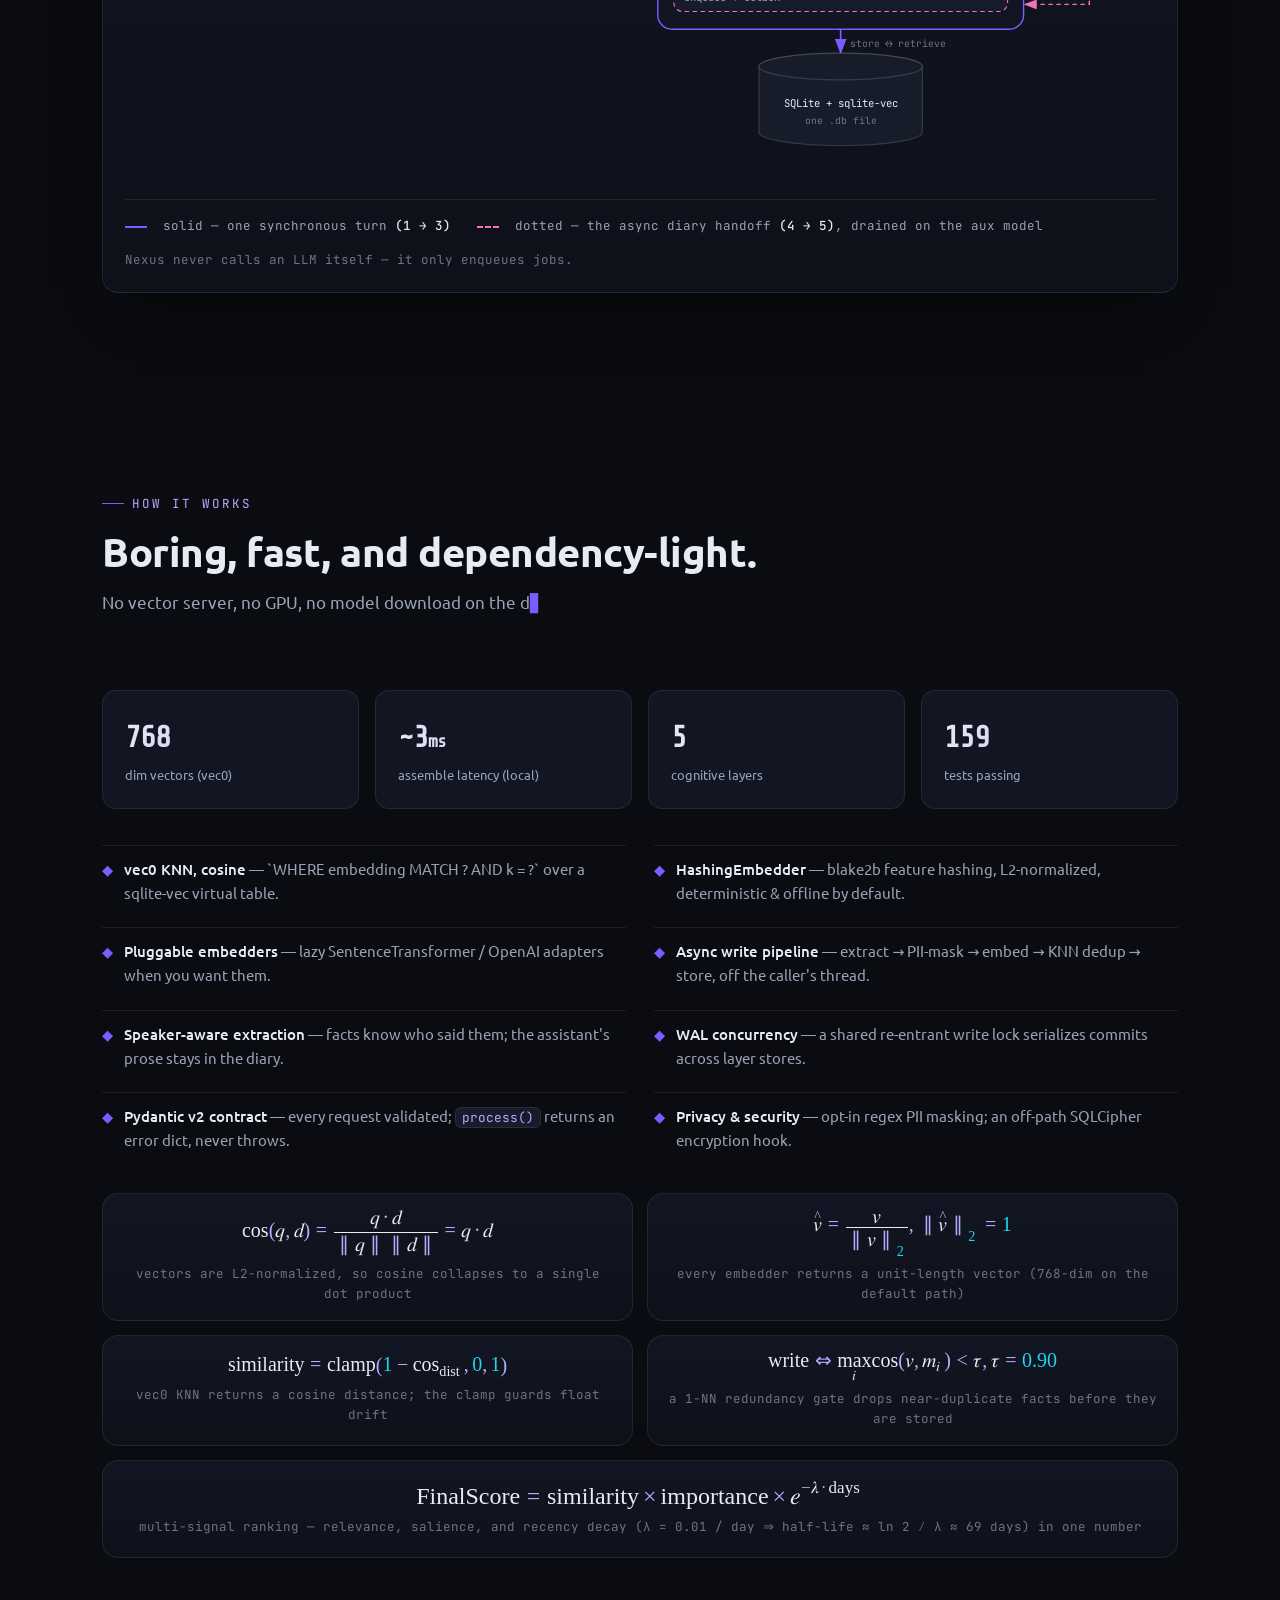
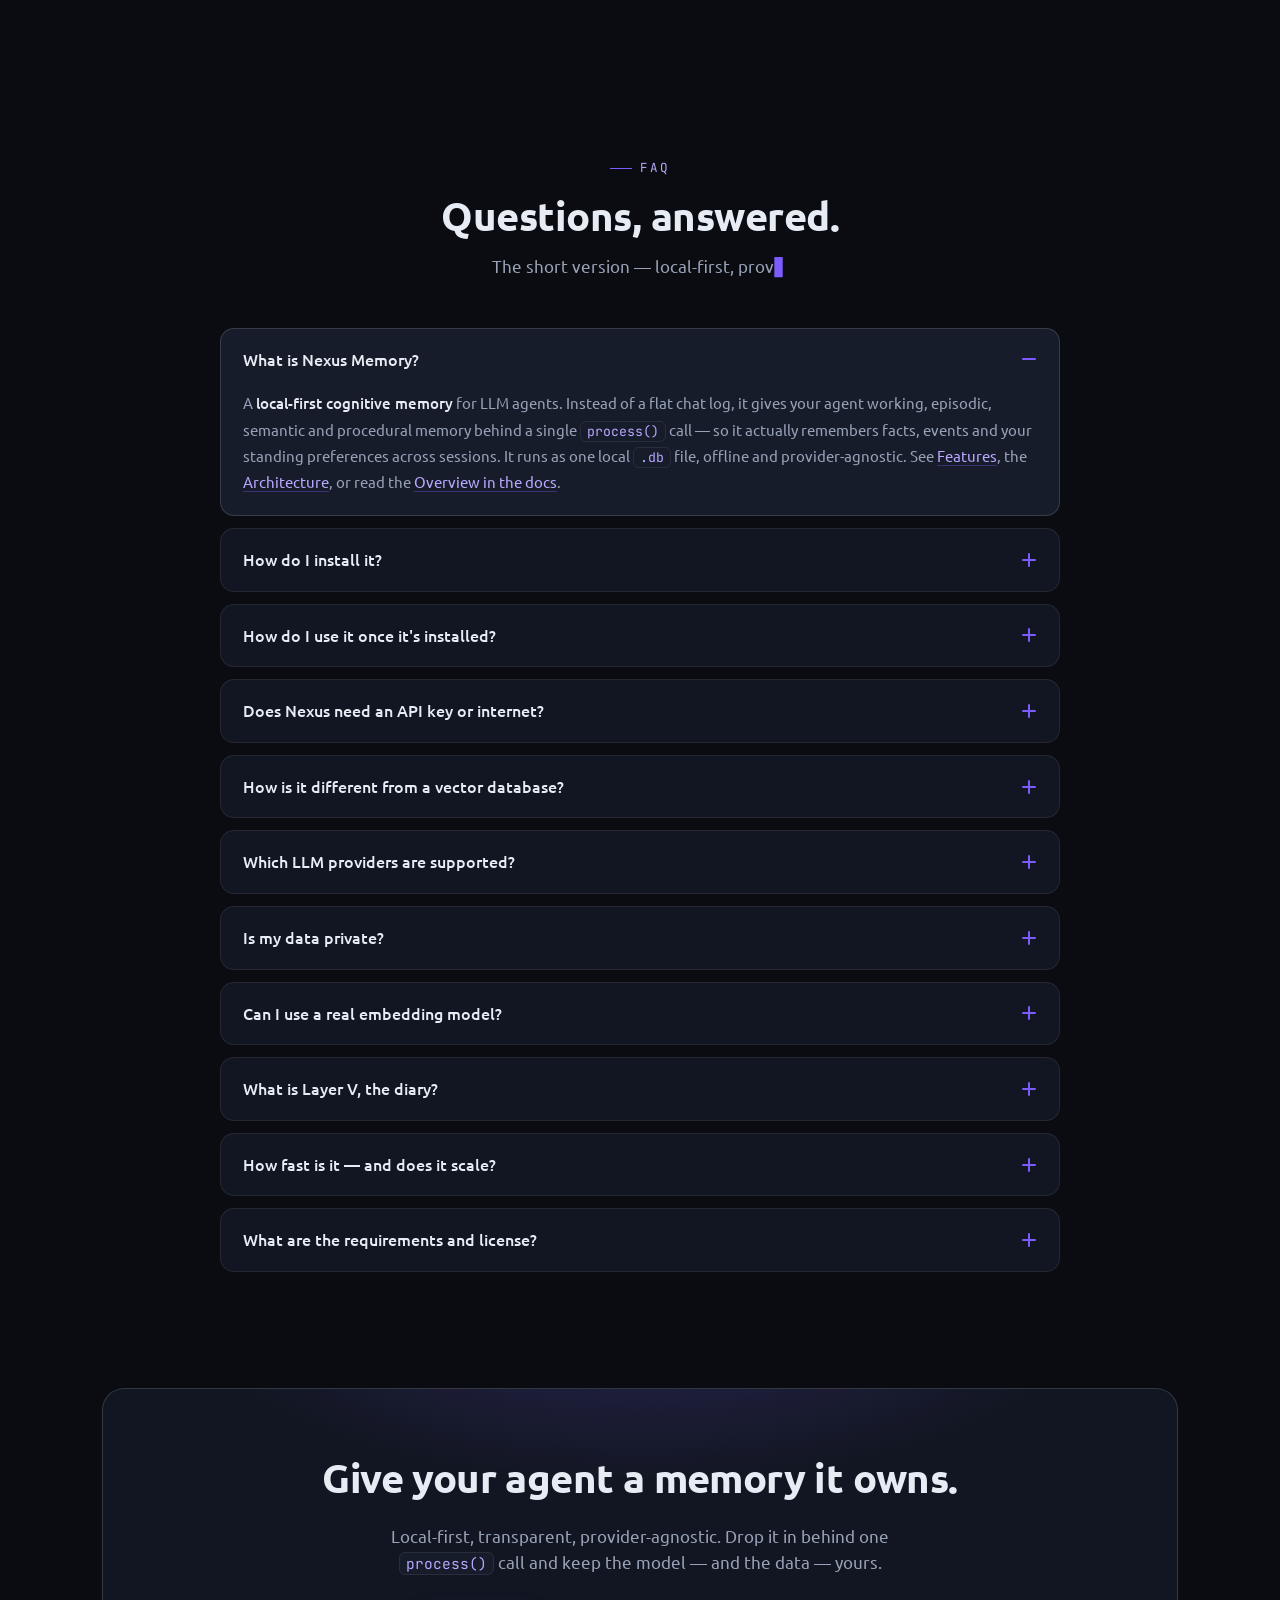
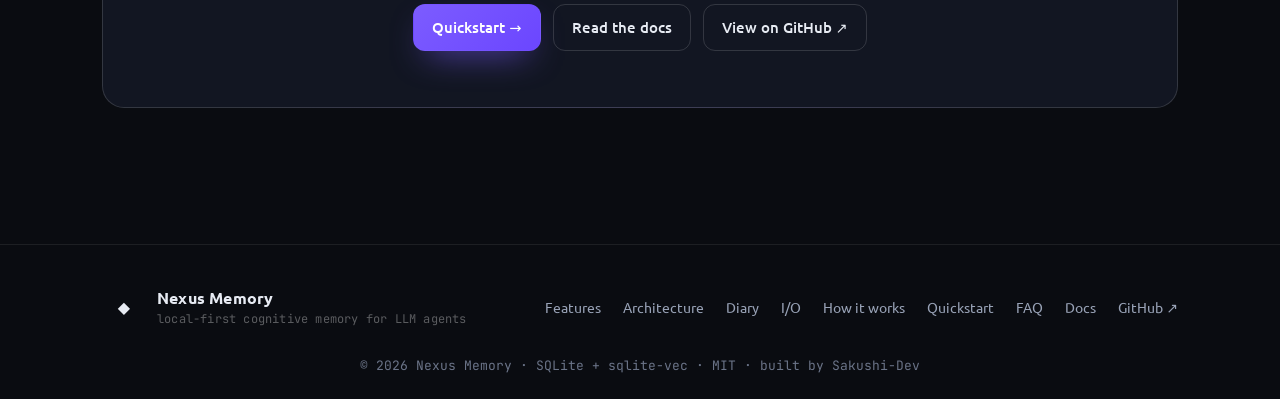
==== commit 75489493: "Rework landing page sections and interactions - Reorder sections (Quickstart before Features) and th" ====
--- a/index.html
+++ b/index.html
@@ -16,7 +16,7 @@
   <!-- Fonts -->
   <link rel="preconnect" href="https://fonts.googleapis.com" />
   <link rel="preconnect" href="https://fonts.gstatic.com" crossorigin />
-  <link href="https://fonts.googleapis.com/css2?family=Ubuntu:wght@400;500;700&family=JetBrains+Mono:wght@400;500;700&family=Share+Tech+Mono&display=swap" rel="stylesheet" />
+  <link href="https://fonts.googleapis.com/css2?family=Ubuntu:wght@400;500;700&family=JetBrains+Mono:wght@400;500;700&family=Share+Tech+Mono&family=Orbitron:wght@500;600;700;800&display=swap" rel="stylesheet" />
 
   <link rel="stylesheet" href="css/style.css" />
 </head>
@@ -26,12 +26,12 @@
   <div data-include="sections/nav.html"></div>
   <main>
     <div data-include="sections/hero.html"></div>
+    <div data-include="sections/install.html"></div>
     <div data-include="sections/features.html"></div>
     <div data-include="sections/architecture.html"></div>
     <div data-include="sections/showcase.html"></div>
     <div data-include="sections/io.html"></div>
     <div data-include="sections/tech.html"></div>
-    <div data-include="sections/install.html"></div>
     <div data-include="sections/faq.html"></div>
     <div data-include="sections/cta.html"></div>
   </main>
--- a/css/style.css
+++ b/css/style.css
@@ -34,6 +34,7 @@
   --font:     'Ubuntu', system-ui, -apple-system, Segoe UI, Roboto, sans-serif;
   --mono:     'JetBrains Mono', ui-monospace, SFMono-Regular, Menlo, monospace;
   --tech:     'Share Tech Mono', var(--mono);
+  --display:  'Orbitron', var(--tech);
   --shadow:   0 24px 60px -28px rgba(0, 0, 0, 0.8);
 }
 
@@ -41,6 +42,10 @@
 
 /* registered custom prop so the gradient ANGLE can be smoothly animated */
 @property --flow-angle { syntax: "<angle>"; inherits: false; initial-value: 92deg; }
+
+/* registered coords so the bright grid "spotlight" can wander smoothly */
+@property --sx { syntax: "<percentage>"; inherits: false; initial-value: 22%; }
+@property --sy { syntax: "<percentage>"; inherits: false; initial-value: 28%; }
 
 html { scroll-behavior: smooth; }
 
@@ -78,6 +83,36 @@
   mask-image: radial-gradient(circle at 50% 22%, #000 0%, transparent 72%);
   opacity: 0.5;
 }
+/* a brighter copy of the same grid, revealed only inside a soft moving circle
+   so one patch of the lattice "lights up"; the circle wanders sporadically. */
+.bg-grid-spot {
+  position: absolute; inset: -2px; pointer-events: none;
+  background-image:
+    linear-gradient(rgba(149, 123, 255, 0.62) 1px, transparent 1px),
+    linear-gradient(90deg, rgba(149, 123, 255, 0.62) 1px, transparent 1px);
+  background-size: 56px 56px;
+  -webkit-mask-image: radial-gradient(circle 300px at var(--sx) var(--sy), #000 0%, rgba(0,0,0,0.4) 46%, transparent 74%);
+          mask-image: radial-gradient(circle 300px at var(--sx) var(--sy), #000 0%, rgba(0,0,0,0.4) 46%, transparent 74%);
+  opacity: 0.9;
+  animation: grid-wander 46s cubic-bezier(0.65, 0, 0.35, 1) infinite; /* no-JS fallback */
+}
+/* Once loader.js runs it drives the spot for BOTH cursor-tracking and the idle
+   wander (animation off), so handing back from one to the other never jumps.
+   .drifting = the slow glide between idle points; default = snappy cursor follow. */
+.bg-grid-spot.js-driven { animation: none; transition: --sx 0.3s ease-out, --sy 0.3s ease-out; }
+.bg-grid-spot.js-driven.drifting { transition: --sx 2s cubic-bezier(0.45, 0, 0.4, 1), --sy 2s cubic-bezier(0.45, 0, 0.4, 1); }
+/* irregular keyframe spacing + dwell pairs (e.g. 0%,7%) make the motion feel
+   sporadic: the spot lingers, then drifts to a new, unrelated cell. */
+@keyframes grid-wander {
+  0%,   7%  { --sx: 22%; --sy: 28%; }
+  16%, 23%  { --sx: 74%; --sy: 19%; }
+  32%, 37%  { --sx: 87%; --sy: 63%; }
+  46%, 53%  { --sx: 39%; --sy: 81%; }
+  61%, 67%  { --sx: 11%; --sy: 54%; }
+  77%, 83%  { --sx: 59%; --sy: 43%; }
+  93%, 100% { --sx: 22%; --sy: 28%; }
+}
+@media (prefers-reduced-motion: reduce) { .bg-grid-spot { animation: none; } }
 .orb { position: absolute; border-radius: 50%; filter: blur(70px); opacity: 0.5; animation: float 18s ease-in-out infinite; }
 .orb.a { width: 420px; height: 420px; top: -120px; right: -80px; background: rgba(124, 92, 255, 0.55); }
 .orb.b { width: 360px; height: 360px; bottom: -140px; left: -100px; background: rgba(34, 211, 238, 0.35); animation-delay: -6s; }
@@ -91,11 +126,11 @@
 .nav-inner { max-width: none; margin: 0; padding: 16px clamp(20px, 4vw, 46px); display: grid; grid-template-columns: 1fr auto 1fr; align-items: center; gap: 22px; }
 .brand { display: flex; align-items: center; gap: 11px; font-weight: 700; letter-spacing: .2px; }
 .brand-mark {
-  width: 30px; height: 30px; border-radius: 9px; display: grid; place-items: center;
-  background: linear-gradient(135deg, var(--accent), var(--accent-2));
-  box-shadow: 0 6px 20px -6px rgba(124, 92, 255, 0.7); color: #0a0c11; font-weight: 700;
-}
-.brand small { color: var(--faint); font-weight: 400; font-family: var(--mono); font-size: 12px; }
+  width: 44px; height: 44px; display: grid; place-items: center;
+  /* the SVG carries its own gradient frame — no chip background needed */
+}
+.brand-mark svg { display: block; width: 42px; height: 42px; filter: drop-shadow(0 4px 12px rgba(124, 92, 255, 0.45)); }
+.brand small { color: #ffffff54; font-weight: 400; font-family: var(--mono); font-size: 12px; }
 .nav-links { display: flex; gap: 26px; align-items: center; justify-self: center; }
 .nav-links a { color: var(--muted); font-size: 14.5px; transition: color .15s; }
 .nav-links a:hover { color: var(--text); }
@@ -131,7 +166,12 @@
 
 /* ---------------------------------------------------------------- hero ---- */
 .hero { padding-top: 70px; }
-.hero-grid { display: grid; grid-template-columns: 1.05fr 0.95fr; gap: 56px; align-items: center; }
+.hero-grid { display: grid; grid-template-columns: 0.85fr 1.25fr; gap: 56px; align-items: start; }
+/* pin the copy to the top edge of the row, not centred against the (taller) demo */
+.hero-copy { align-self: start; }
+/* let the demo column honour its fr track instead of being forced wide by the
+   long code lines — min-width:0 lets the inner <pre> scroll (overflow-x:auto) */
+.hero-code { min-width: 0; }
 .tagpill {
   display: inline-flex; align-items: center; gap: 9px; font-size: 12.5px; font-family: var(--mono);
   color: var(--muted); border: 1px solid var(--line); background: var(--surface); padding: 6px 12px;
@@ -149,41 +189,43 @@
    different cycle so the motion feels aperiodic). The edge colour stays fixed. */
 .hero-name {
   display: block; text-align: center; white-space: nowrap; line-height: 1.22;
-  font-weight: 700; letter-spacing: -1px; font-size: clamp(32px, 8.4vw, 88px);
+  font-family: var(--display);
+  font-weight: 1100; letter-spacing: 2px; font-size: clamp(32px, 9vw, 88px);
   margin: 0 auto 42px; padding: 0.05em 0 0.14em;
-  /* mostly transparent in the centre; colour only clusters at the two ends, and
-     the flow animation slides those ends in/out so the SIDES colour sporadically.
+  /* both sides stay coloured at once — colour fills inward from each end and a
+     narrow transparent band (~30%) is left in the centre, so the fill tops out
+     around 70%. the flow only breathes that band; it never empties a side.
      the fill is much taller than the text (Y) so it never gets clipped vertically. */
   background: linear-gradient(var(--flow-angle),
-    var(--accent-ink) 0%, var(--accent) 15%, transparent 40%,
-    transparent 60%, var(--accent-2) 85%, var(--l5) 100%);
+    var(--accent-ink) 0%, var(--accent) 20%, transparent 43%,
+    transparent 57%, var(--accent-2) 80%, var(--l5) 100%);
   background-size: 200% 200%;
   -webkit-background-clip: text; background-clip: text;
   -webkit-text-fill-color: transparent;        /* show the gradient as the fill */
-  -webkit-text-stroke: 0.5px #ffffff7e;          /* static 0.5px white edge */
-  text-stroke: 0.5px #ffffff7e;
-  animation: bf-flow 24s ease-in-out infinite, bf-axis 34s ease-in-out infinite;
+  -webkit-text-stroke: 0.5px rgb(154, 78, 253);          /* static 0.5px white edge */
+  text-stroke: 1px var(--accent);
+  animation: bf-flow 28s ease-in-out infinite, bf-axis 56s linear infinite;
   will-change: background-position;
 }
-/* X and Y both capped at 75% (never reach 100%), drifting sporadically — the Y
-   movement + the wider angle drift give the axis a sporadic vertical component. */
+/* X stays near the centre (40–60%, capped well under 70%) so BOTH coloured ends
+   keep overlapping the text — the band only breathes left/right; the Y drift +
+   angle drift add a sporadic vertical component. */
 @keyframes bf-flow {
-  0%   { background-position: 6% 50%; }
-  22%  { background-position: 58% 35%; }
-  45%  { background-position: 38% 66%; }
-  64%  { background-position: 72% 44%; }
-  86%  { background-position: 22% 60%; }
-  100% { background-position: 6% 50%; }
-}
+  0%   { background-position: 50% 50%; }
+  22%  { background-position: 60% 36%; }
+  45%  { background-position: 40% 64%; }
+  64%  { background-position: 58% 44%; }
+  86%  { background-position: 42% 60%; }
+  100% { background-position: 50% 50%; }
+}
+/* full continuous rotation of the gradient axis — the two coloured ends sweep
+   all the way around the name, 360° per cycle. */
 @keyframes bf-axis {
-  0%   { --flow-angle: 86deg; }
-  28%  { --flow-angle: 118deg; }
-  52%  { --flow-angle: 62deg; }
-  78%  { --flow-angle: 102deg; }
-  100% { --flow-angle: 86deg; }
+  from { --flow-angle: 0deg; }
+  to   { --flow-angle: 360deg; }
 }
 @media (prefers-reduced-motion: reduce) {
-  .hero-name { animation: none; background-position: 30% 50%; }
+  .hero-name { animation: none; background-position: 50% 50%; }
 }
 .hero p.sub { font-size: 18.5px; color: var(--muted); max-width: 54ch; margin: 0 0 28px; }
 .badges { display: flex; flex-wrap: wrap; gap: 9px; margin-bottom: 30px; }
@@ -192,6 +234,24 @@
   background: var(--surface); padding: 6px 11px; border-radius: 8px;
 }
 .badge b { color: var(--text); font-weight: 500; }
+
+/* process() action index — compact chip-cards matching the card aesthetic */
+.actions-grid { display: grid; grid-template-columns: repeat(auto-fill, minmax(232px, 1fr)); gap: 12px; }
+.action {
+  position: relative;
+  border: 1px solid var(--line); background: var(--surface); border-radius: var(--radius-sm);
+  padding: 13px 15px; display: flex; flex-direction: column; gap: 5px;
+  transition: transform .16s, border-color .16s, background .16s;
+}
+.action:hover { transform: translateY(-2px); border-color: var(--accent); background: var(--surface-2); }
+.action > code { font-family: var(--mono); font-size: 13px; color: var(--accent-ink); font-weight: 500; }
+.action span { color: var(--muted); font-size: 12.5px; line-height: 1.45; }
+.action span code { font-family: var(--mono); font-size: .92em; color: var(--accent-ink); }
+.action .lv {
+  font-family: var(--mono); font-style: normal; font-size: 9.5px; line-height: 1; color: var(--l5);
+  border: 1px solid rgba(244, 114, 182, .4); border-radius: 5px; padding: 2px 5px;
+  position: absolute; top: 12px; right: 12px;
+}
 .btns { display: flex; flex-wrap: wrap; gap: 12px; }
 
 /* ----------------------------------------------------------- code window -- */
@@ -212,18 +272,99 @@
 .tok-c { color: var(--faint); font-style: italic; } .tok-n { color: #fbbf24; } .tok-p { color: #93a1bd; }
 
 /* ------------------------------------------------------------- features --- */
-.features-grid { display: grid; grid-template-columns: repeat(3, 1fr); gap: 18px; }
+/* a continuously scrolling wall of testimonial-style cards (pauses on hover) */
+.marquee {
+  margin-inline: -150px;                             /* bleed 150px past the container each side */
+  overflow-x: hidden; overflow-y: visible;          /* clip only left/right; let the hover-lift breathe */
+  padding: 18px 0;                                   /* vertical room so a lifted card isn't cut off */
+  display: flex; flex-direction: column; gap: 16px;  /* two stacked rows */
+  -webkit-mask-image: linear-gradient(90deg, transparent, #000 7%, #000 93%, transparent);
+          mask-image: linear-gradient(90deg, transparent, #000 7%, #000 93%, transparent);
+}
+@media (max-width: 1200px) { .marquee { margin-inline: 0; } }  /* no bleed once it would run off-screen */
+.marquee-track { display: flex; gap: 16px; width: max-content; padding: 0 4px; animation: marquee 46s linear infinite; }
+.marquee-track.reverse { animation-direction: reverse; }       /* second row runs the other way */
+.marquee-track:hover { animation-play-state: paused; }   /* pause only the hovered row */
+@keyframes marquee { from { transform: translateX(0); } to { transform: translateX(-50%); } }
+
 .card {
-  border: 1px solid var(--line); background: var(--surface); border-radius: var(--radius); padding: 24px;
+  width: 320px; flex: none; cursor: pointer;
+  border: 1px solid var(--line); background: var(--surface); border-radius: var(--radius); padding: 15px 18px;
+  display: flex; flex-direction: column; gap: 9px;
   transition: transform .16s, border-color .16s, background .16s;
 }
-.card:hover { transform: translateY(-3px); border-color: var(--line-2); background: var(--surface-2); }
+.card:focus-visible { outline: 2px solid var(--accent); outline-offset: 2px; }
+.card:hover { transform: translateY(-3px); border-color: var(--accent); background: var(--surface-2); }
+.card-head { display: flex; align-items: center; gap: 11px; }
 .card-ico {
-  width: 42px; height: 42px; border-radius: 11px; display: grid; place-items: center; font-size: 19px;
-  background: rgba(124, 92, 255, 0.12); border: 1px solid rgba(124, 92, 255, 0.25); margin-bottom: 16px;
-}
-.card h3 { margin: 0 0 8px; font-size: 17.5px; }
-.card p { margin: 0; color: var(--muted); font-size: 14.5px; }
+  width: 34px; height: 34px; border-radius: 50%; display: grid; place-items: center; font-size: 16px; flex: none;
+  background: rgba(124, 92, 255, 0.12); border: 1px solid rgba(124, 92, 255, 0.25); color: var(--accent-ink);
+}
+.card-head h3 { margin: 0; font-size: 15px; font-weight: 600; transition: color .16s; }
+.card:hover .card-head h3 { color: var(--accent); }
+.card p { margin: 0; color: var(--muted); font-size: 13.5px; line-height: 1.5; flex: 1; }
+.card-tag { font-family: var(--mono); font-size: 11.5px; color: var(--faint); }
+.card-tag::before { content: "— "; }
+@media (prefers-reduced-motion: reduce) { .marquee-track { animation: none; } }
+
+/* ---- feature detail overlay — the backdrop IS the full glowing raster ---- */
+.modal-backdrop {
+  position: fixed; inset: 0; z-index: 200; display: grid; place-items: center; padding: 26px; overflow: hidden;
+  opacity: 0; pointer-events: none; transition: opacity .28s ease;
+  background:
+    radial-gradient(circle at 50% 46%, rgba(124, 92, 255, 0.10), transparent 58%),
+    rgba(8, 10, 15, 0.52);                              /* light darkening */
+  -webkit-backdrop-filter: blur(1.5px); backdrop-filter: blur(1.5px);  /* light blur */
+}
+/* the grid stays fixed; only the coloured (masked) area beats out from the centre */
+@property --pulse { syntax: "<percentage>"; inherits: false; initial-value: 16%; }
+.modal-backdrop::before {
+  content: ""; position: absolute; inset: 0; pointer-events: none;
+  background:
+    linear-gradient(rgba(149, 123, 255, 0.32) 1px, transparent 1px) 0 0 / 56px 56px,
+    linear-gradient(90deg, rgba(149, 123, 255, 0.32) 1px, transparent 1px) 0 0 / 56px 56px;
+  -webkit-mask-image: radial-gradient(circle at 50% 46%, #000 0%, #000 var(--pulse), transparent calc(var(--pulse) + 20%));
+          mask-image: radial-gradient(circle at 50% 46%, #000 0%, #000 var(--pulse), transparent calc(var(--pulse) + 20%));
+  will-change: --pulse, opacity;
+  animation: heart 2.6s ease-in-out infinite;
+}
+@keyframes heart {
+  0%, 100% { --pulse: 5%;  opacity: .22; }
+  12%      { --pulse: 17%; opacity: .5; }
+  24%      { --pulse: 11%; opacity: .34; }
+  36%      { --pulse: 22%; opacity: .6; }
+  54%      { --pulse: 5%;  opacity: .22; }
+}
+.modal-backdrop.open { opacity: 1; pointer-events: auto; }
+.modal-dialog {
+  position: relative; max-width: 540px; width: 100%;
+  background: linear-gradient(180deg, var(--surface), var(--bg-2));
+  border: 1px solid var(--line-2); border-radius: var(--radius);
+  box-shadow: var(--shadow), 0 0 80px -22px rgba(124, 92, 255, 0.6);
+  padding: 26px 28px 28px;
+  transform: translateY(14px) scale(.985); transition: transform .28s ease;
+}
+.modal-backdrop.open .modal-dialog { transform: none; }
+.modal-close {
+  position: absolute; top: 13px; right: 13px; width: 30px; height: 30px; border-radius: 8px;
+  display: grid; place-items: center; cursor: pointer; font-size: 13px; color: var(--muted);
+  background: var(--surface-2); border: 1px solid var(--line); transition: .15s;
+}
+.modal-close:hover { color: var(--text); border-color: var(--l5); }
+.modal-head { display: flex; align-items: center; gap: 13px; margin-bottom: 15px; }
+.modal-ico {
+  width: 46px; height: 46px; border-radius: 50%; display: grid; place-items: center; font-size: 22px; flex: none;
+  background: rgba(124, 92, 255, 0.14); border: 1px solid rgba(124, 92, 255, 0.3); color: var(--accent-ink);
+}
+.modal-title { margin: 0; font-size: 20px; }
+.modal-body { margin: 0 0 16px; color: var(--muted); font-size: 14.5px; line-height: 1.68; }
+.modal-body code { font-family: var(--mono); font-size: .88em; color: var(--accent-ink); }
+.modal-body b { color: var(--text); }
+.modal-tag { padding-top: 14px; border-top: 1px solid var(--line); }
+@media (prefers-reduced-motion: reduce) {
+  .modal-backdrop, .modal-dialog { transition: none; }
+  .modal-backdrop::before { animation: none; --pulse: 30%; opacity: .6; }
+}
 
 /* ----------------------------------------------------------- architecture - */
 .arch-grid { display: grid; grid-template-columns: 1.15fr 0.85fr; gap: 40px; align-items: start; }
@@ -276,6 +417,64 @@
 .flow-step .b { width: 29px; height: 29px; border-radius: 9px; display: grid; place-items: center; font-family: var(--mono); font-size: 12px; background: var(--elevated); border: 1px solid var(--line-2); color: var(--accent-2); z-index: 1; }
 .flow-step b { font-size: 14.5px; } .flow-step p { margin: 2px 0 0; color: var(--muted); font-size: 13.5px; }
 .flow-step code { font-family: var(--mono); font-size: 12.5px; color: var(--accent-ink); background: rgba(124,92,255,.1); padding: 1px 6px; border-radius: 5px; }
+
+/* ------------------------------------------------------------- examples --- */
+.demo-tabs { display: flex; gap: 8px; margin-bottom: 18px; flex-wrap: wrap; }
+.demo-tab {
+  font-family: var(--mono); font-size: 13px; color: var(--muted); cursor: pointer;
+  background: var(--surface); border: 1px solid var(--line); border-radius: 10px;
+  padding: 9px 16px; transition: color .18s, border-color .18s, background .18s;
+}
+.demo-tab:hover { color: var(--text); border-color: var(--line-2); }
+.demo-tab.is-active { color: var(--text); border-color: var(--accent); background: rgba(124,92,255,.12); }
+
+/* one window per script; the code and the simulated output are two views inside it */
+.demo-block .code { min-width: 0; }
+/* display:flex would otherwise override the [hidden] attr — keep hidden hidden */
+.demo-block[hidden] { display: none; }
+.code-pane[hidden], .view-tab[hidden] { display: none; }
+
+/* in-window Code / Output view toggle, in the code bar */
+.code-views { margin-left: auto; display: inline-flex; gap: 2px; padding: 2px; border: 1px solid var(--line); border-radius: 8px; background: var(--surface-2); }
+.view-tab {
+  font-family: var(--mono); font-size: 11px; color: var(--muted); cursor: pointer;
+  background: transparent; border: 0; border-radius: 6px; padding: 4px 11px; transition: color .15s, background .15s;
+}
+.view-tab:hover { color: var(--text); }
+.view-tab.is-active { color: var(--text); background: var(--elevated); }
+
+/* Run button sits after the view toggle */
+.demo-run {
+  margin-left: 10px; font-family: var(--mono); font-size: 11.5px; font-weight: 700; color: var(--bg); cursor: pointer;
+  background: var(--accent-3); border: 1px solid var(--accent-3); border-radius: 7px; padding: 4px 12px;
+  transition: filter .15s, opacity .15s;
+}
+.demo-run + .copy { margin-left: 8px; }
+.demo-run:hover { filter: brightness(1.08); }
+.demo-run.busy { opacity: .6; cursor: progress; }
+
+/* output view — a faux terminal sharing the code window's frame */
+.code-pane[data-pane="output"] { background: linear-gradient(180deg, #0b0e16, #080a11); animation: pane-in .2s ease both; }
+@keyframes pane-in { from { opacity: 0; } to { opacity: 1; } }
+.term-out {
+  margin: 0; padding: 18px 18px 20px; max-height: 420px; overflow: auto;
+  font-family: var(--mono); font-size: 12.5px; line-height: 1.65; color: #cdd6ea; white-space: pre-wrap; word-break: break-word;
+}
+.term-out code { color: var(--accent-ink); }
+.term-cmd { color: var(--accent-3); font-weight: 700; }
+.term-done { color: var(--accent-3); }
+.term-cursor { color: var(--accent-3); animation: term-blink 1s steps(1) infinite; }
+@keyframes term-blink { 50% { opacity: 0; } }
+/* cursor for the per-tab typed description in Quickstart */
+.type-cursor { color: var(--accent); font-weight: 400; animation: term-blink 1s steps(1) infinite; }
+
+.demo-note {
+  margin: 22px 0 0; padding: 14px 18px; border-left: 3px solid var(--accent);
+  background: rgba(124,92,255,.06); border-radius: 0 10px 10px 0;
+  color: var(--muted); font-size: 13.5px;
+}
+.demo-note code { font-family: var(--mono); font-size: 12.5px; color: var(--accent-ink); }
+.demo-note b { color: var(--text); }
 
 /* ---------------------------------------------------------------- i/o ----- */
 .io-fig { border: 1px solid var(--line); background: linear-gradient(180deg, var(--surface), var(--bg-2)); border-radius: var(--radius); padding: 22px; box-shadow: var(--shadow); }
@@ -304,6 +503,20 @@
 .formula .f { font-size: 16px; color: var(--text); }
 .formula .f b { color: var(--accent-ink); }
 .formula .cap { color: var(--faint); font-size: 12.5px; margin-top: 8px; }
+
+/* real typeset math (native MathML) */
+.formula .f math {
+  font-family: math, "STIX Two Math", "Cambria Math", "Latin Modern Math", "Times New Roman", serif;
+  font-size: 1.5em; color: var(--text);
+}
+.formula .f math mo { color: var(--accent-ink); }
+.formula .f math mn { color: var(--accent-2); }
+
+.formula-grid { margin-top: 30px; display: grid; grid-template-columns: repeat(2, 1fr); gap: 14px; }
+.formula-grid .formula { margin-top: 0; padding: 16px 18px; display: flex; flex-direction: column; justify-content: center; }
+.formula-grid .formula .f math { font-size: 1.25em; }
+.formula.hero { margin-top: 14px; }
+@media (max-width: 760px) { .formula-grid { grid-template-columns: 1fr; } }
 
 /* ----------------------------------------------------------------- cta ---- */
 .cta-box {
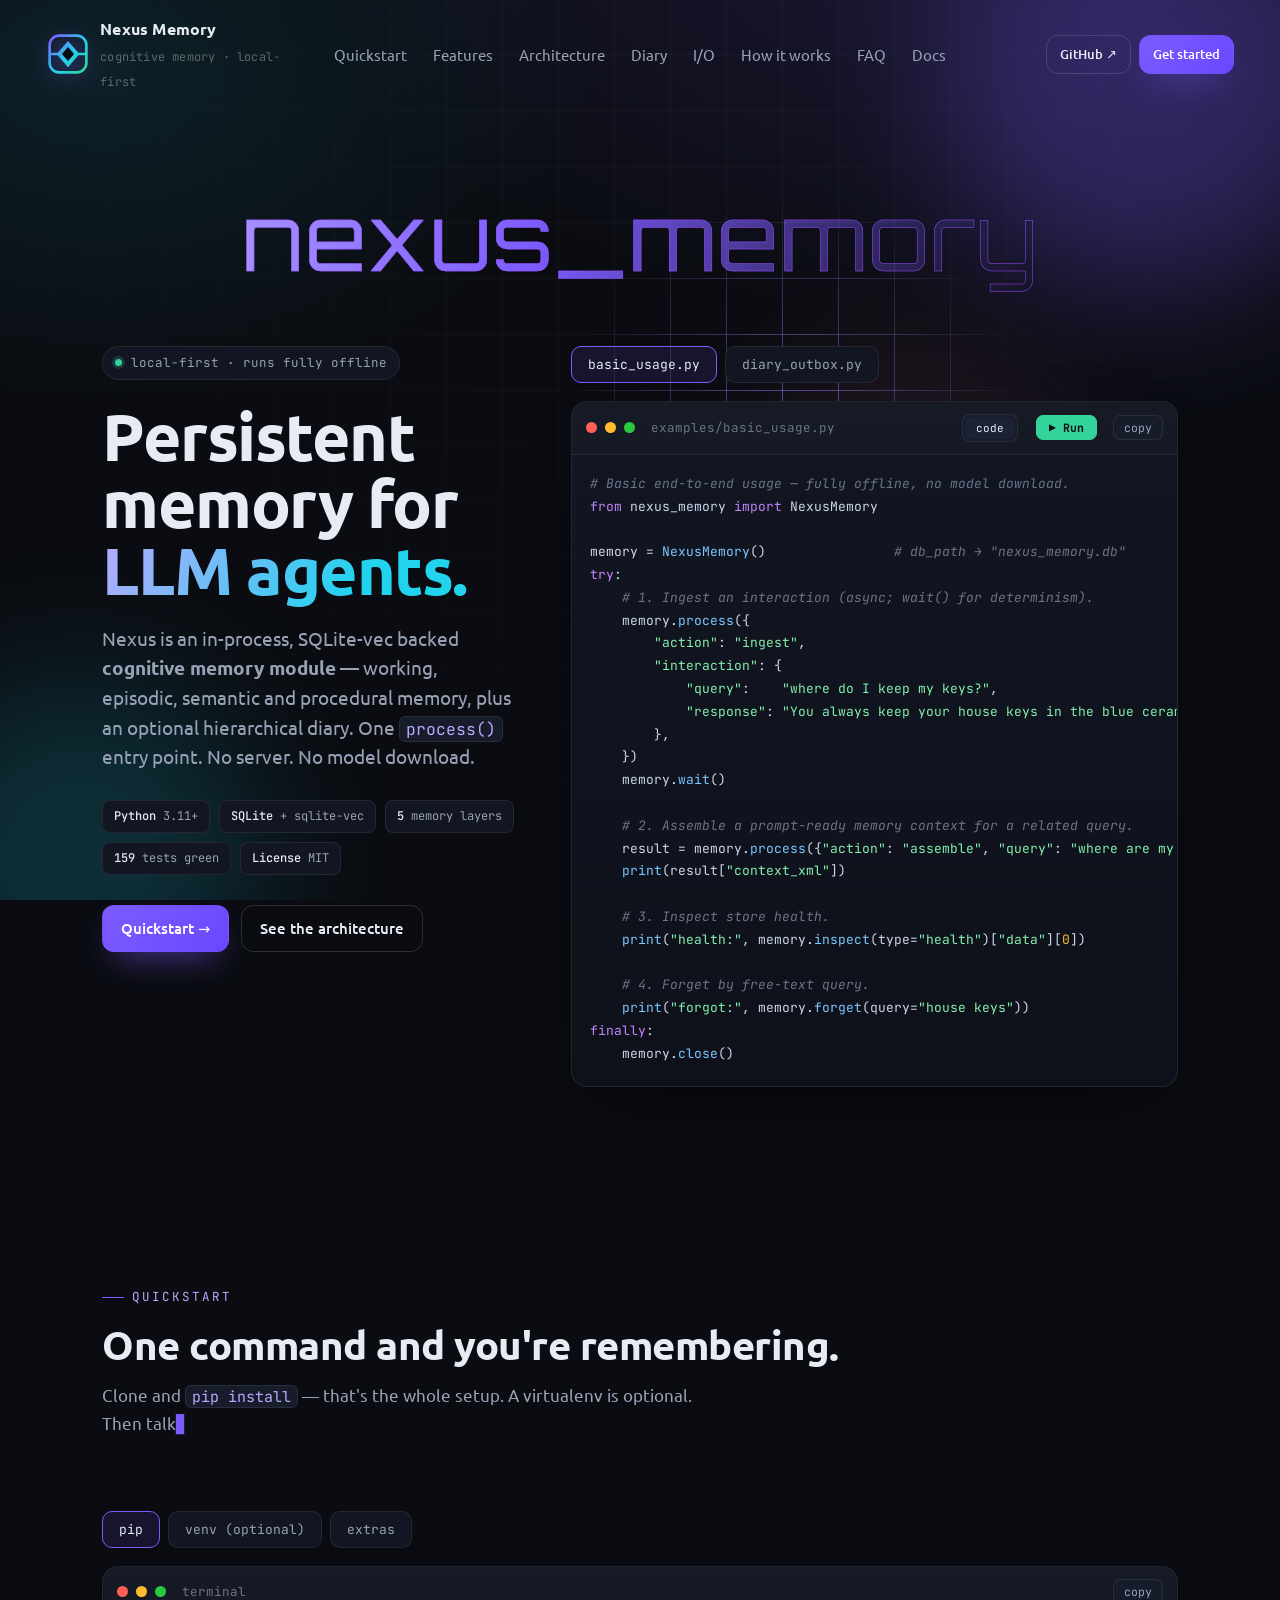
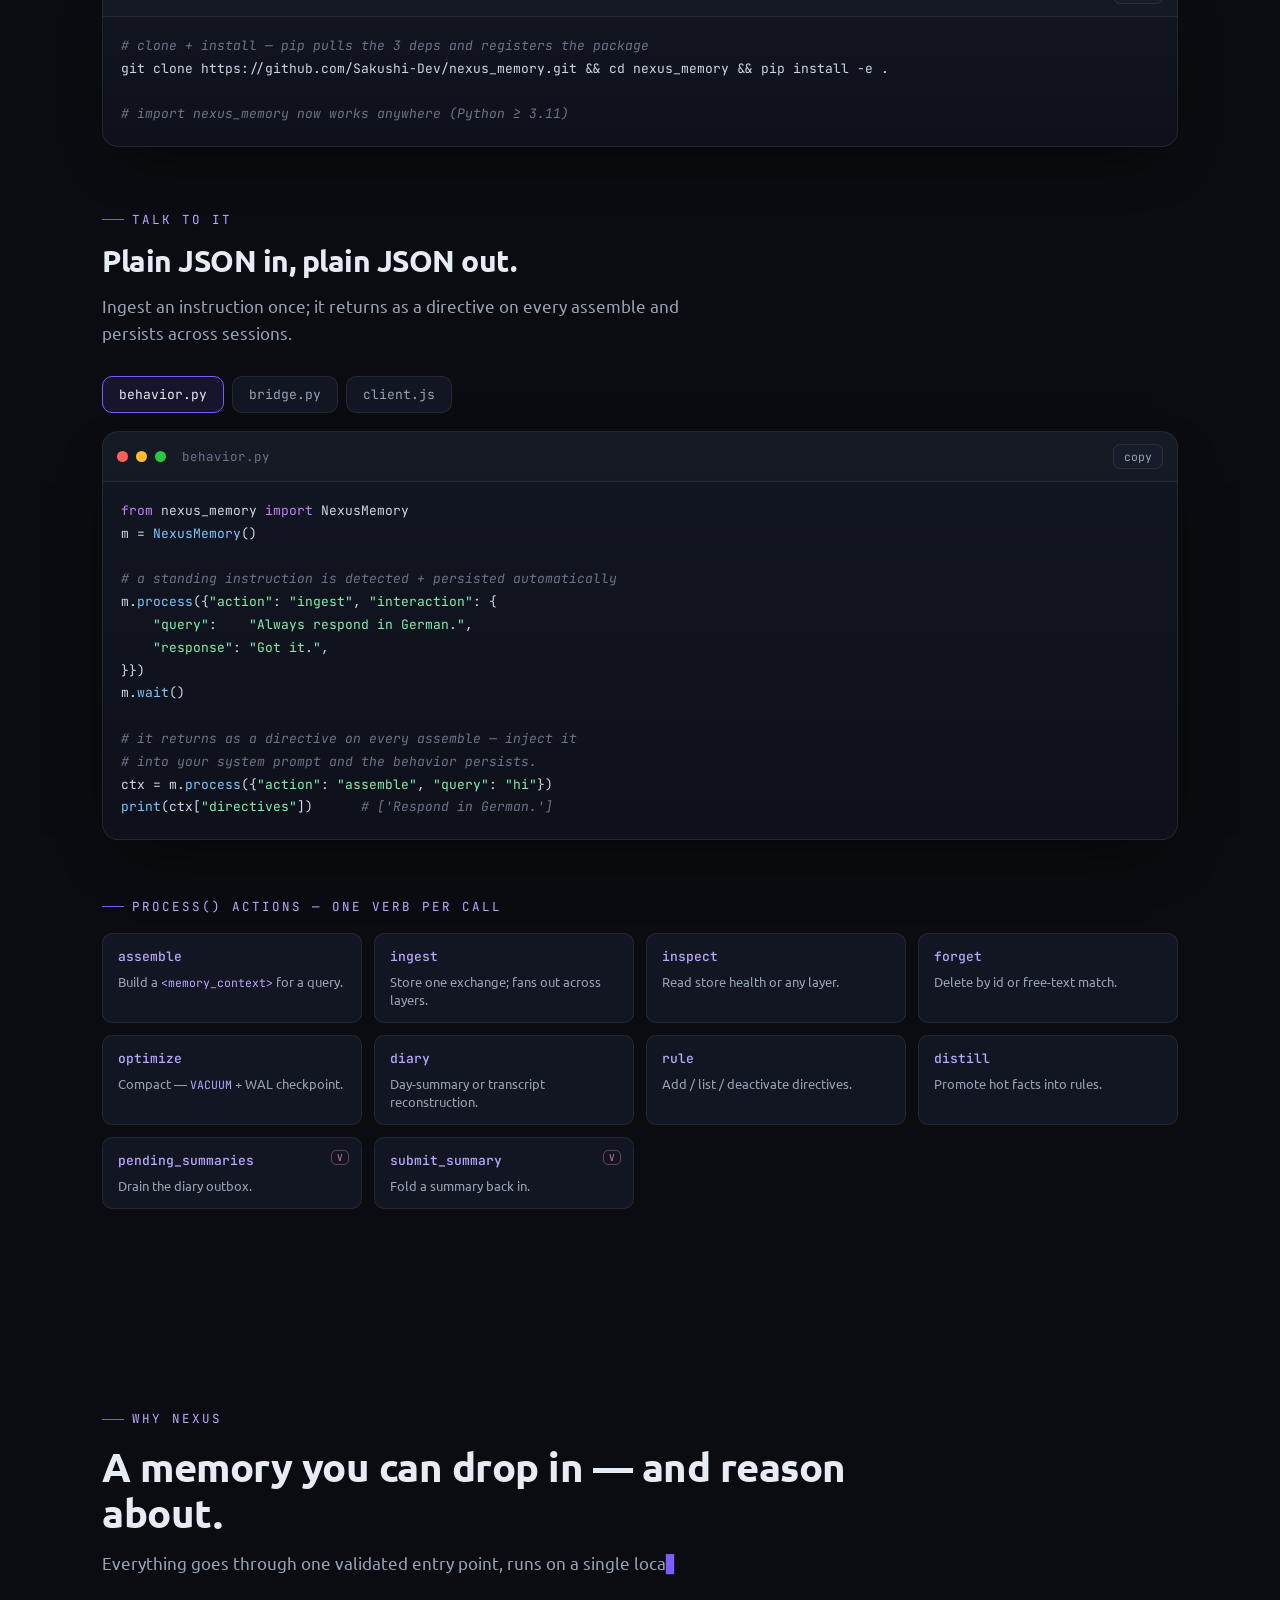
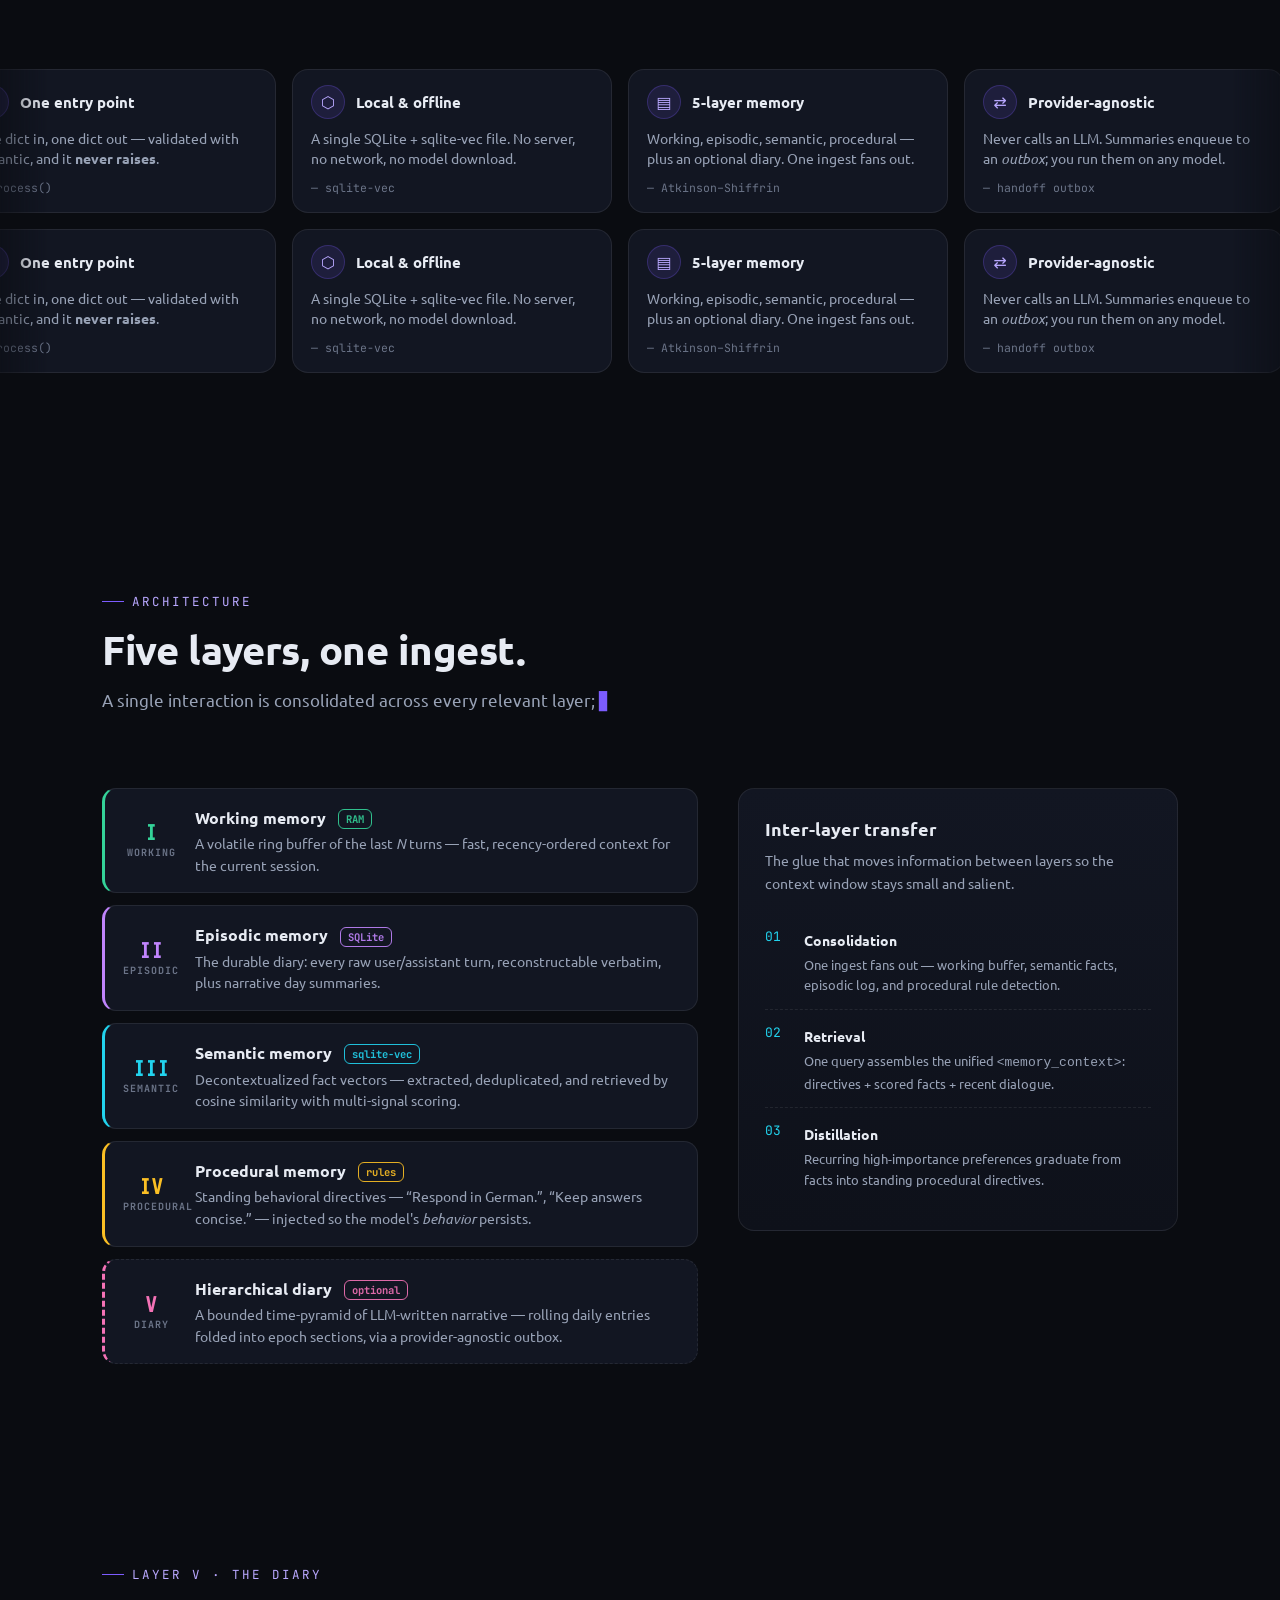
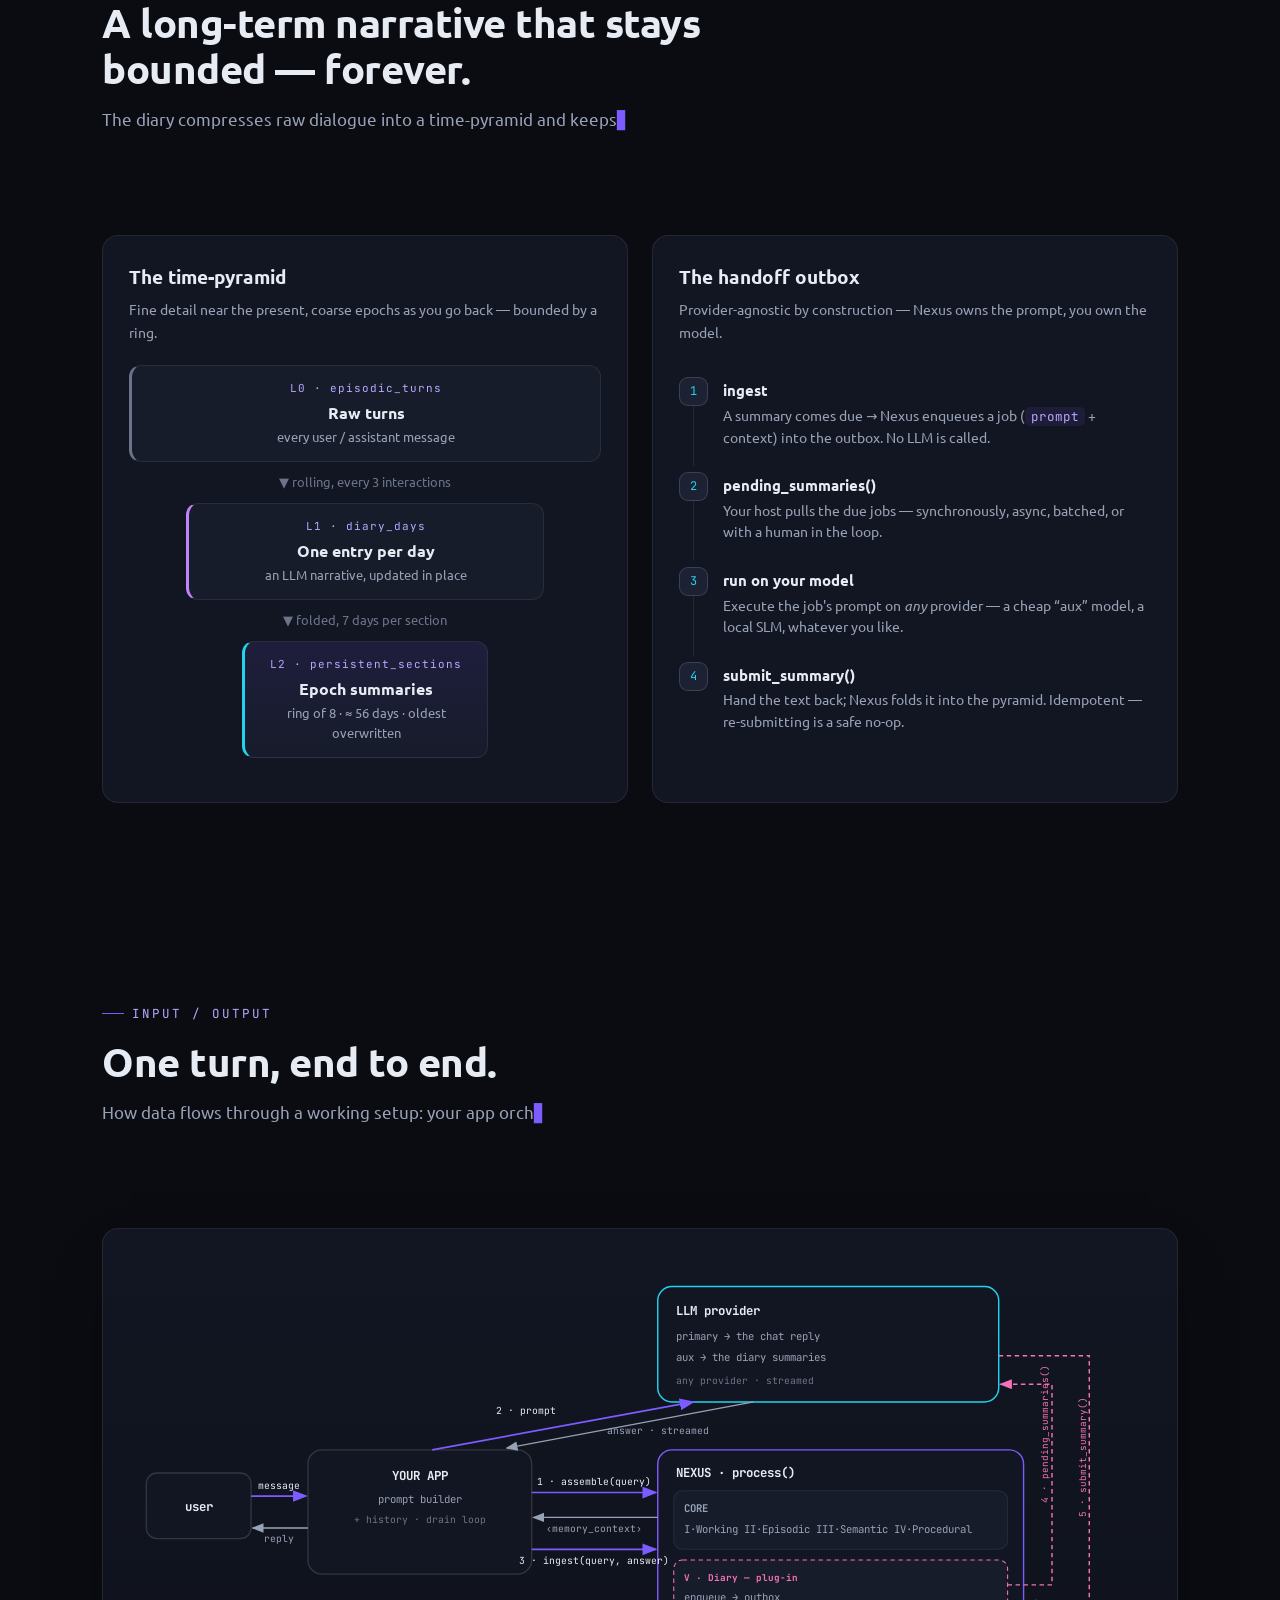
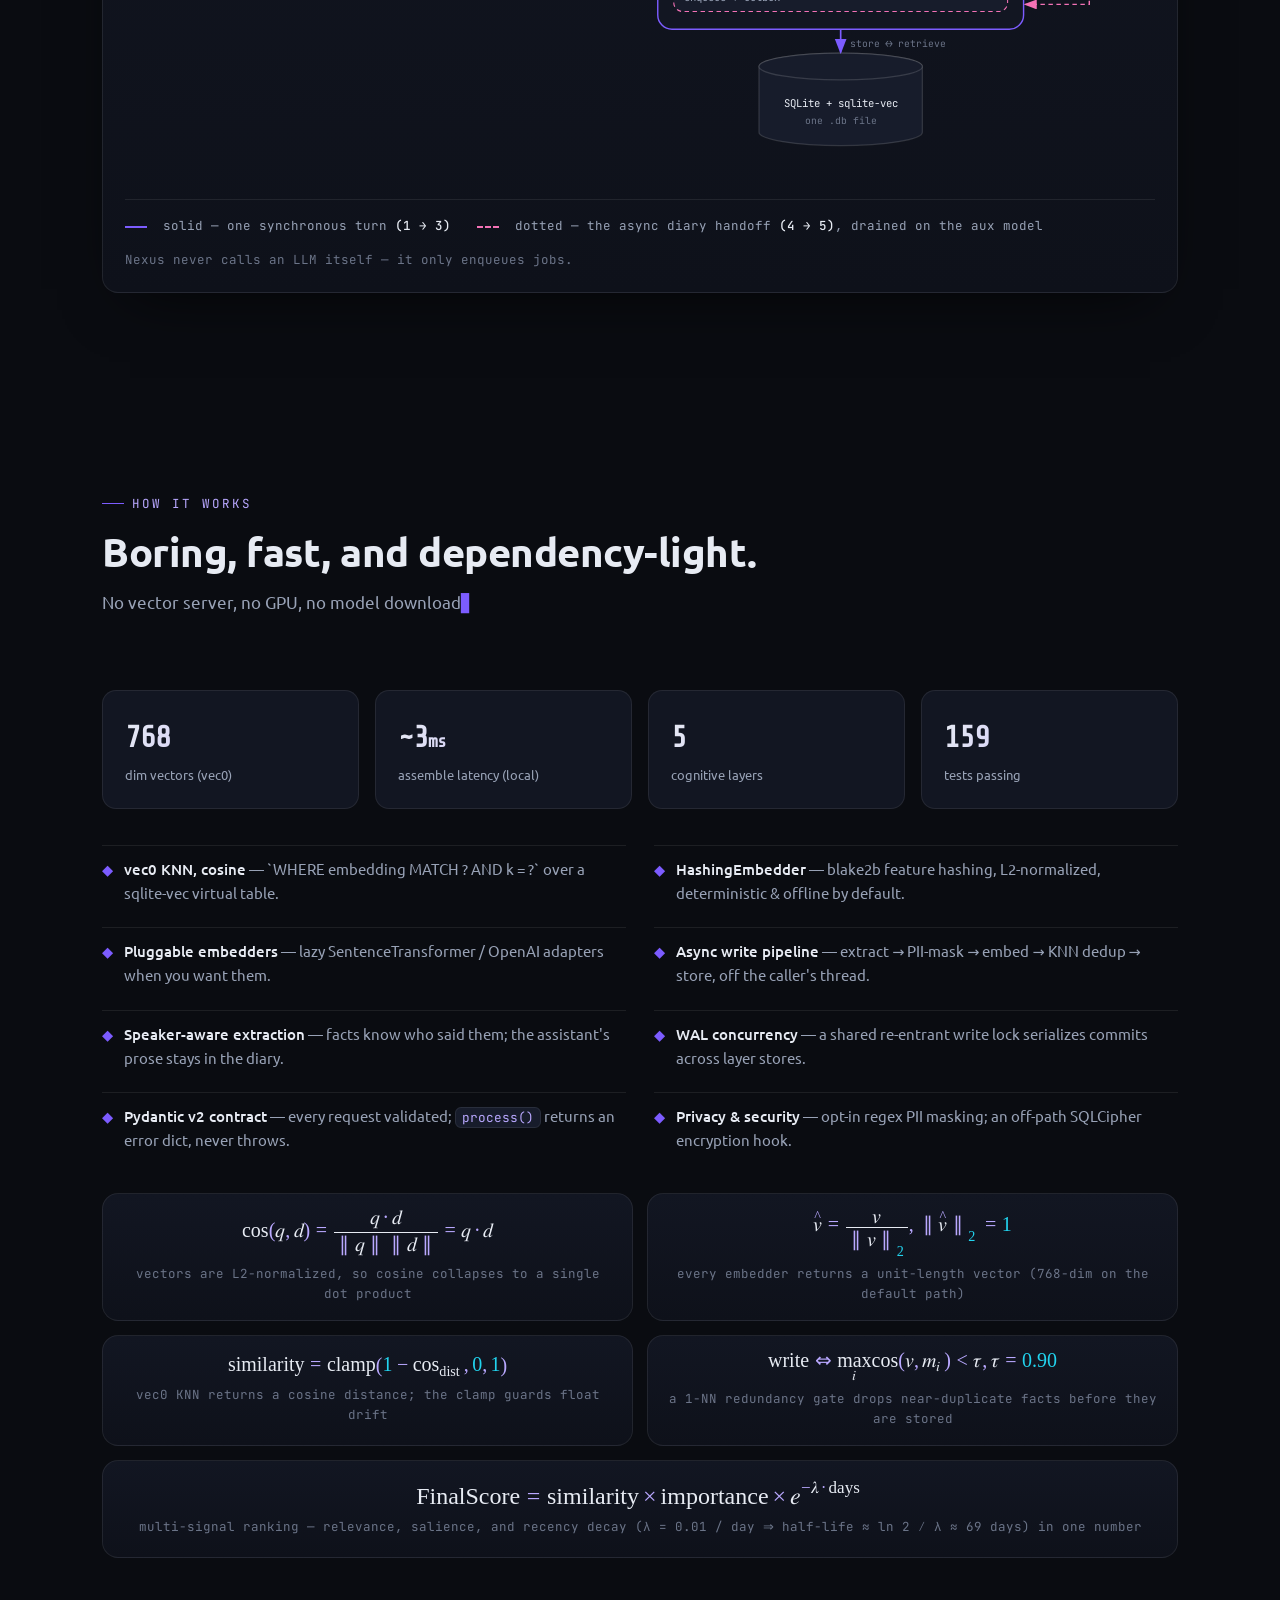
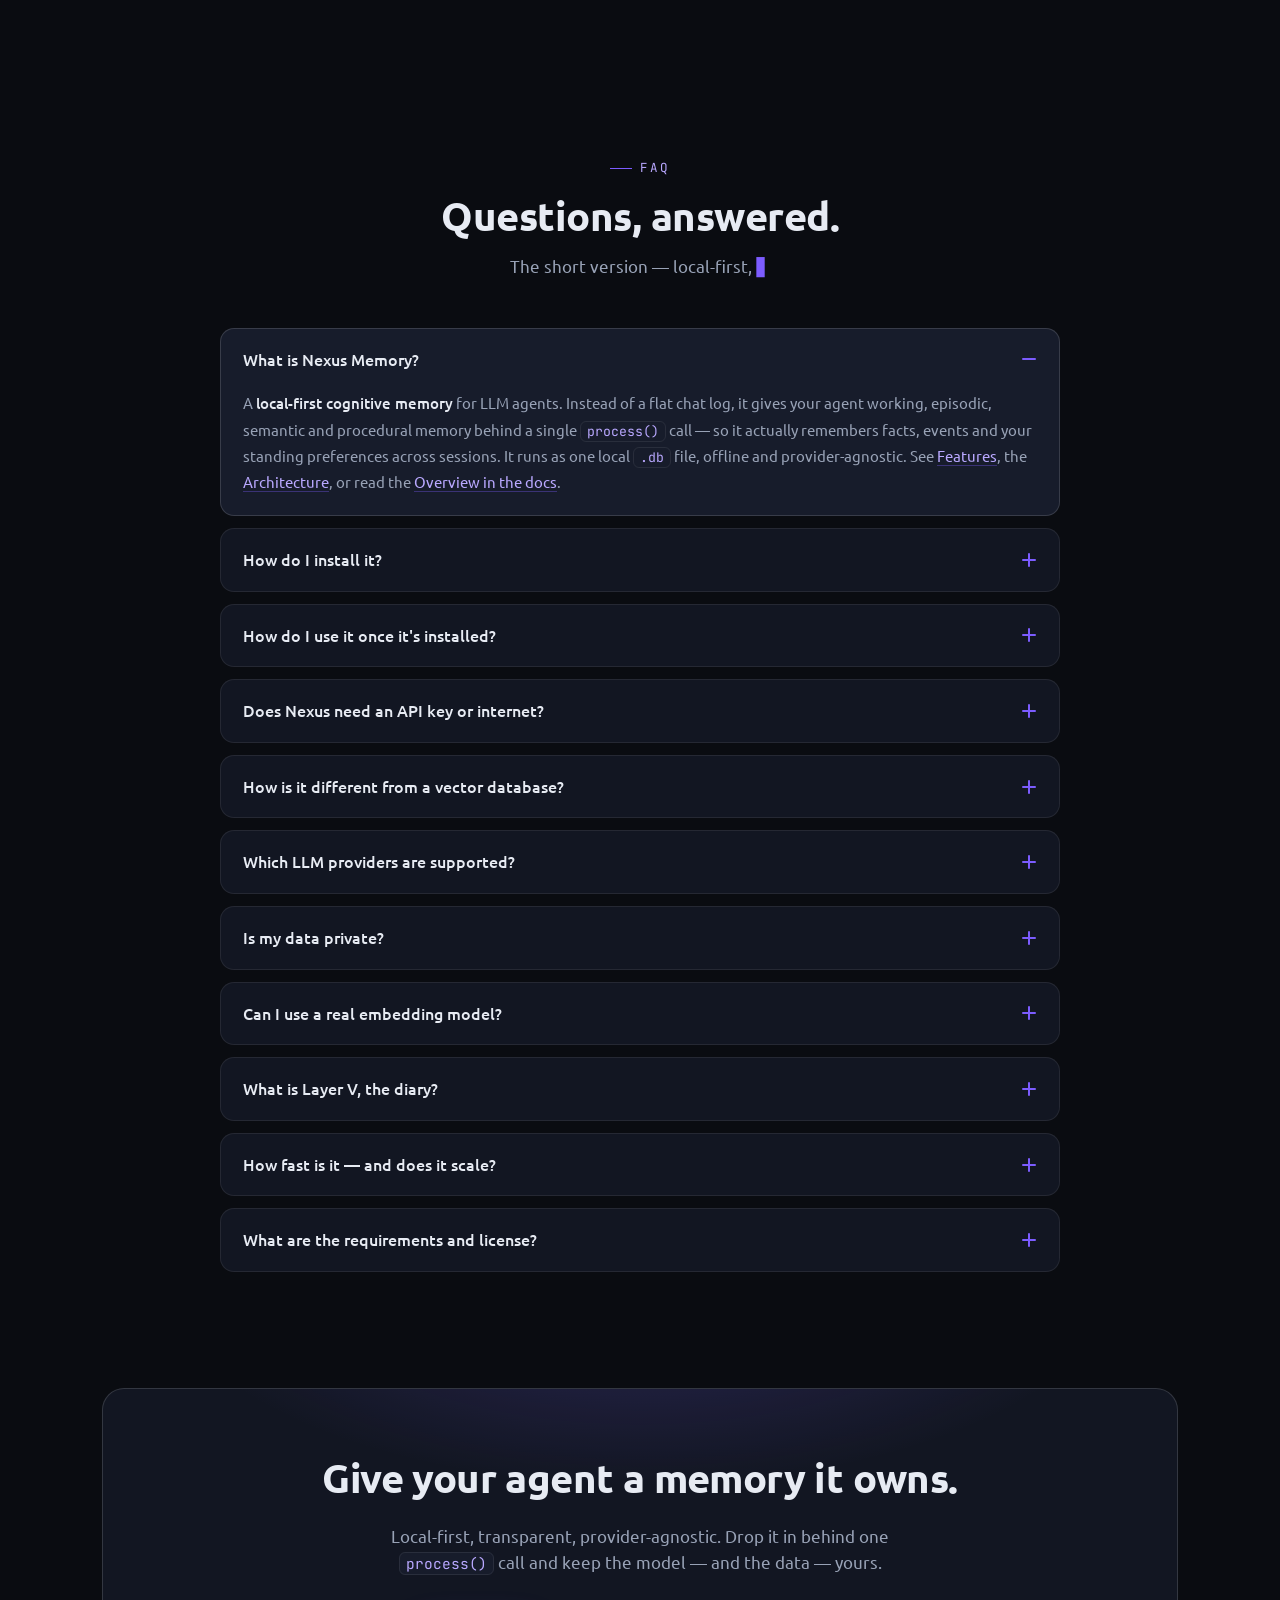
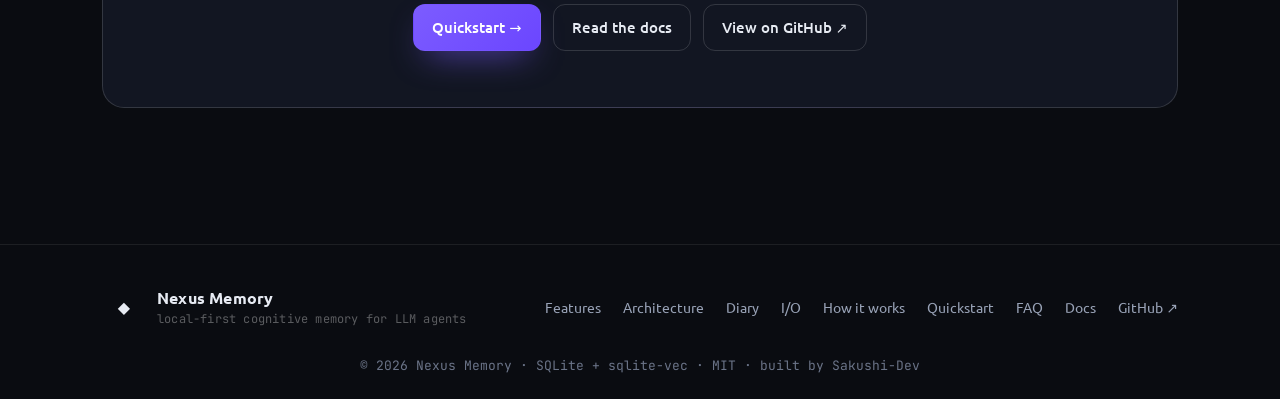
==== commit c9b5862f: "Add mobile-only responsive layer Introduce a modular max-width @media layer (css/responsive/) so pho" ====
--- a/index.html
+++ b/index.html
@@ -19,6 +19,10 @@
   <link href="https://fonts.googleapis.com/css2?family=Ubuntu:wght@400;500;700&family=JetBrains+Mono:wght@400;500;700&family=Share+Tech+Mono&family=Orbitron:wght@500;600;700;800&display=swap" rel="stylesheet" />
 
   <link rel="stylesheet" href="css/style.css" />
+  <!-- mobile-only responsive layer (max-width @media; desktop unchanged) -->
+  <link rel="stylesheet" href="css/responsive/base.css" />
+  <link rel="stylesheet" href="css/responsive/sections.css" />
+  <link rel="stylesheet" href="css/responsive/mobile-lite.css" />
 </head>
 <body>
   <!-- modular sections, fetched at runtime by js/loader.js -->
--- a/css/responsive/base.css
+++ b/css/responsive/base.css
@@ -0,0 +1,59 @@
+/* =========================================================================
+   Nexus Memory — responsive layer · BASE (tokens + shared components)
+   Loaded AFTER style.css. Every rule lives inside a max-width @media, so the
+   desktop rendering is byte-for-byte unchanged — this only adapts phones.
+   Breakpoints: 768px (phones/small tablets) · 480px (small phones).
+   Pairs with: sections.css (per-section layout) · mobile-lite.css (perf).
+   ========================================================================= */
+
+/* ---------------------------------------------- type & spacing scale ------ */
+@media (max-width: 768px) {
+  .section { padding: 80px 0; }
+  .container { padding: 0 18px; }
+  .section-head { margin-bottom: 32px; }
+  .h2 { font-size: clamp(22px, 5vw, 26px); }
+  .lead { font-size: 15.5px; }
+  .eyebrow { letter-spacing: 1.6px; margin-bottom: 12px; }
+}
+@media (max-width: 480px) {
+  .container { padding: 0 16px; }
+  .section-head { margin-bottom: 26px; }
+  .h2 { font-size: clamp(20px, 6vw, 24px); }
+  .lead { font-size: 15px; }
+  .eyebrow { font-size: 11.5px; letter-spacing: 1.4px; }
+}
+
+/* ---------------------------------- shared: buttons · code · modal -------- */
+@media (max-width: 768px) {
+  /* code window: tighter frame + smaller mono so more code fits before scroll */
+  .code-bar { padding: 9px 11px; gap: 7px; }
+  .code-bar .file { margin-left: 6px; font-size: 11.5px; }
+  .code-bar .copy { font-size: 11px; padding: 4px 9px; }
+  .code pre { padding: 14px 13px 16px; }
+  .code code { font-size: 12px; line-height: 1.6; }
+  .term-out { padding: 14px 13px 16px; font-size: 11.5px; max-height: 320px; }
+
+  /* shared buttons: comfortable tap height, slightly tighter row */
+  .btns { gap: 10px; }
+  .btn { min-height: 44px; padding: 11px 16px; }
+  .btn-sm { min-height: 38px; }
+
+  /* modal fits small screens: less backdrop inset + dialog padding */
+  .modal-backdrop { padding: 16px; }
+  .modal-dialog { padding: 22px 20px 24px; border-radius: var(--radius-sm); }
+}
+@media (max-width: 480px) {
+  /* full-width stacked buttons make easy tap targets on the smallest phones */
+  .btns { gap: 9px; }
+  .btns .btn { flex: 1 1 100%; justify-content: center; }
+  .btn { font-size: 14px; }
+
+  /* squeeze a little more horizontal room out of the code window */
+  .code pre { padding: 12px 11px 14px; }
+  .code code { font-size: 11.5px; }
+  .term-out { padding: 12px 11px 14px; max-height: 260px; }
+
+  /* modal hugs the viewport edges on tiny screens */
+  .modal-backdrop { padding: 12px; }
+  .modal-dialog { padding: 20px 16px 22px; }
+}
--- a/css/responsive/sections.css
+++ b/css/responsive/sections.css
@@ -0,0 +1,236 @@
+/* =========================================================================
+   Nexus Memory — responsive layer · SECTIONS (per-section layout)
+   Loaded AFTER style.css. Mobile-only (max-width @media); desktop unchanged.
+   Builds ON TOP of style.css's existing 900/760/560 breakpoints (nav →
+   hamburger, hero/arch/showcase grids → 1 col, etc.) — never contradicts them.
+   ========================================================================= */
+
+/* ------------------------------------------------------------------ nav --- */
+/* once style.css flips .nav-inner from grid to flex (≤900px) the CTA loses its
+   justify-self:end — push the CTA group (Get-started + hamburger) back to the
+   right edge across the whole hamburger range. */
+@media (max-width: 900px) {
+  .nav-cta { margin-left: auto; }
+}
+@media (max-width: 768px) {
+  .nav-inner { padding: 12px clamp(14px, 4vw, 24px); gap: 12px; }
+  .nav-links { inset: 60px 12px auto 12px; }
+  .brand { gap: 9px; }
+  .brand small { font-size: 11px; }
+}
+@media (max-width: 480px) {
+  .nav-inner { padding: 10px 14px; gap: 10px; }
+  .nav-links { inset: 56px 10px auto 10px; }
+  .brand-mark { width: 36px; height: 36px; }
+  .brand-mark svg { width: 34px; height: 34px; }
+  .brand small { display: none; }
+  .brand { font-size: 15px; }
+  .nav-toggle { width: 38px; height: 36px; }
+}
+
+/* ----------------------------------------------------------------- hero --- */
+@media (max-width: 768px) {
+  .hero { padding-top: 40px; }
+  .hero-grid { gap: 32px; }
+  .hero-name {
+    font-size: clamp(26px, 8.5vw, 64px);
+    letter-spacing: 1px;
+    margin-bottom: 28px;
+  }
+  .hero h1 { font-size: clamp(32px, 8vw, 52px); letter-spacing: -1px; margin-bottom: 16px; }
+  .hero p.sub { font-size: 16px; margin-bottom: 22px; }
+  .tagpill { margin-bottom: 16px; }
+  .badges { gap: 7px; margin-bottom: 22px; }
+}
+@media (max-width: 480px) {
+  .hero { padding-top: 28px; }
+  .hero-name {
+    font-size: clamp(20px, 7.6vw, 30px);
+    letter-spacing: 0.5px;
+    margin-bottom: 22px;
+  }
+  .hero h1 { font-size: clamp(27px, 8.5vw, 36px); }
+  .hero p.sub { font-size: 15px; }
+  .hero .btns { flex-direction: column; align-items: stretch; }
+  .hero .btns .btn { justify-content: center; width: 100%; }
+}
+
+/* ------------------------------------------------------ hero code demo --- */
+@media (max-width: 768px) {
+  /* tabs: tighten for phones (already wrap on desktop via flex-wrap) */
+  .demo-tabs { gap: 6px; margin-bottom: 14px; }
+  .demo-tab { font-size: 12px; padding: 8px 12px; }
+  /* let the in-window Code/Output toggle + Run group form a clean second row
+     instead of being pinned far-right by margin-left:auto, once .code-bar wraps */
+  .code-views { margin-left: 0; }
+  .demo-run { margin-left: 8px; }
+}
+@media (max-width: 480px) {
+  .demo-tabs { gap: 5px; }
+  .demo-tab { font-size: 11.5px; padding: 7px 11px; }
+  /* slightly larger touch targets for the in-window controls */
+  .view-tab { padding: 5px 10px; font-size: 11px; }
+  .demo-run { padding: 5px 11px; }
+}
+
+/* ----------------------------------------------------------- quickstart --- */
+@media (max-width: 768px) {
+  /* process() actions: collapse the minmax(232px,1fr) auto-fill grid to 1 col */
+  #install .actions-grid { grid-template-columns: 1fr; }
+  /* tighten the gap between wrapped tab buttons */
+  #install .tabset .demo-tabs { gap: 6px; }
+}
+@media (max-width: 480px) {
+  #install .tabset .demo-tab { padding: 8px 12px; font-size: 12px; }
+  #install .action { padding: 12px 14px; }
+  #install .action .lv { top: 10px; right: 10px; }
+}
+
+/* ------------------------------------------------------- features cards --- */
+@media (max-width: 768px) {
+  /* turn the bleeding, masked, two-row marquee into a calm single-column stack
+     (the auto-scroll + duplicate row + clones are dropped in mobile-lite.css) */
+  .marquee {
+    margin-inline: 0;
+    padding: 0;
+    overflow: visible;
+    gap: 12px;
+    -webkit-mask-image: none;
+            mask-image: none;
+  }
+  .marquee-track {
+    display: flex;
+    flex-direction: column;
+    gap: 12px;
+    width: 100%;
+    padding: 0;
+  }
+  .card { width: 100%; cursor: default; }
+  .card-head h3 { font-size: 15.5px; }
+  .card p { font-size: 14px; }
+}
+@media (max-width: 480px) {
+  .card { padding: 14px 15px; }
+  .card-ico { width: 30px; height: 30px; font-size: 15px; }
+}
+
+/* --------------------------------------------------------- architecture --- */
+@media (max-width: 768px) {
+  .layer { grid-template-columns: 46px 1fr; gap: 13px; padding: 14px 15px; border-radius: 12px; }
+  .layer-num { font-size: 19px; }
+  .layer-num small { font-size: 9px; letter-spacing: .5px; margin-top: 3px; }
+  .layer h4 { font-size: 15px; }
+  .transfer { padding: 20px; }
+  .transfer h3 { font-size: 17px; }
+  .xfer { gap: 11px; padding: 12px 0; }
+  .xfer .n { width: 22px; }
+}
+@media (max-width: 480px) {
+  .layers { gap: 10px; }
+  .layer { grid-template-columns: 40px 1fr; gap: 11px; padding: 13px 13px; }
+  .layer-num { font-size: 17px; }
+  .layer p { font-size: 13px; }
+  .transfer { padding: 17px; }
+}
+
+/* ------------------------------------------------------------- showcase --- */
+@media (max-width: 768px) {
+  /* tighten panel chrome so content gets more of the narrow viewport */
+  .panel { padding: 20px 16px; }
+  .panel .sub { margin-bottom: 18px; }
+  /* widen the pyramid tiers so coarse epochs stay readable when stacked;
+     keep a subtle taper (full / 90% / 80%) instead of the desktop 100/76/52 */
+  .pyramid { gap: 8px; }
+  .tier { padding: 12px 14px; }
+  .tier.l1 { width: 90%; }
+  .tier.l2 { width: 80%; }
+  /* guard long flow-step token text from ever forcing overflow */
+  .flow-step { grid-template-columns: 28px 1fr; gap: 12px; }
+  .flow-step > div:last-child { min-width: 0; }
+}
+@media (max-width: 480px) {
+  .panel { padding: 16px 13px; }
+  .panel h3 { font-size: 17px; }
+  /* on the smallest phones the taper costs legibility — go full width */
+  .tier.l1, .tier.l2 { width: 100%; }
+  .tier .t-meta { font-size: 12px; }
+  .flow-step p { font-size: 13px; }
+}
+
+/* ------------------------------------------------------------ i/o figure -- */
+@media (max-width: 768px) {
+  .io-legend { gap: 10px 18px; font-size: 12px; }
+}
+@media (max-width: 480px) {
+  .io-fig { padding: 14px; }
+  .io-legend { gap: 8px 14px; font-size: 11.5px; margin-top: 12px; padding-top: 12px; }
+  .io-legend .sw { width: 18px; margin-right: 6px; }
+}
+
+/* --------------------------------------------------------- how it works --- */
+@media (max-width: 768px) {
+  /* keep stats as a compact 2×2 on phones instead of a tall single column */
+  .stats { grid-template-columns: 1fr 1fr; gap: 12px; margin-bottom: 28px; }
+  .stat { padding: 16px 14px; }
+  .stat .big { font-size: 26px; }
+  /* let each formula scroll-x and scale the math down so it never blows out the page */
+  .formula { overflow-x: auto; -webkit-overflow-scrolling: touch; }
+  .formula .f { overflow-x: auto; -webkit-overflow-scrolling: touch; }
+  .formula .f math { font-size: 1.25em; }
+  .formula-grid .formula .f math { font-size: 1.1em; }
+}
+@media (max-width: 480px) {
+  /* re-assert 2×2 to override the existing 560px single-column .stats rule */
+  .stats { grid-template-columns: 1fr 1fr; gap: 10px; }
+  .stat { padding: 14px 12px; }
+  .stat .big { font-size: 23px; }
+  .stat .lbl { font-size: 12px; }
+  .tech-item { font-size: 13.5px; }
+  .formula { padding: 16px 14px; }
+  .formula-grid .formula { padding: 14px 12px; }
+  .formula .f math { font-size: 1.1em; }
+  .formula-grid .formula .f math { font-size: 1em; }
+  .formula .cap { font-size: 12px; }
+}
+
+/* ------------------------------------------------------------------ faq --- */
+@media (max-width: 768px) {
+  .faq-list { gap: 10px; }
+  .faq-item { border-radius: 12px; }
+  .faq-item summary { padding: 15px 16px; gap: 12px; font-size: 15px; }
+  .faq-item .a { padding: 0 16px 16px; font-size: 14px; line-height: 1.65; overflow-wrap: anywhere; }
+  .q-ico { width: 14px; height: 14px; }
+  .q-ico::before { width: 12px; }
+  .q-ico::after { height: 12px; }
+}
+@media (max-width: 480px) {
+  .faq-item summary { padding: 13px 14px; gap: 10px; font-size: 14.5px; }
+  .faq-item .a { padding: 0 14px 14px; font-size: 13.5px; }
+}
+
+/* ------------------------------------------------------------------ cta --- */
+@media (max-width: 768px) {
+  .cta-box { padding: 40px 22px; border-radius: 18px; }
+  .cta-box p { font-size: 15.5px; margin-bottom: 24px; }
+}
+@media (max-width: 480px) {
+  .cta-box { padding: 30px 16px; border-radius: 16px; }
+  .cta-box h2 { font-size: 24px; letter-spacing: -0.4px; }
+  .cta-box p { font-size: 15px; max-width: none; }
+  .cta-box .btns { flex-direction: column; flex-wrap: nowrap; align-items: stretch; gap: 10px; }
+  .cta-box .btns .btn { width: 100%; justify-content: center; }
+}
+
+/* --------------------------------------------------------------- footer --- */
+@media (max-width: 768px) {
+  .footer { padding: 32px 0; margin-top: 32px; }
+  .footer-inner {
+    flex-direction: column;
+    flex-wrap: nowrap;
+    align-items: flex-start;
+    justify-content: flex-start;
+    gap: 22px;
+  }
+  .footer-links { flex-direction: column; gap: 12px; }
+  .footer .note { width: 100%; text-align: left; margin-top: 0; }
+}
--- a/css/responsive/mobile-lite.css
+++ b/css/responsive/mobile-lite.css
@@ -0,0 +1,40 @@
+/* =========================================================================
+   Nexus Memory — responsive layer · MOBILE-LITE (performance shedding)
+   Loaded LAST. Drops / de-animates the heavy, purely-decorative pieces on
+   phones so they are neither painted nor kept alive there. Desktop untouched:
+   every rule is inside a max-width @media. This is the "don't keep heavy
+   elements loaded on mobile" layer.
+   ========================================================================= */
+
+@media (max-width: 768px) {
+  /* --- background: kill the expensive animated/blurred layers ---
+     3 × blur(70px) float-animated orbs + the cursor-tracked, full-viewport
+     repainting grid spot are pure compositing cost and useless on touch.
+     Keep only the cheap, non-animated grid as a faint texture. */
+  .orb,
+  .bg-grid-spot { display: none; animation: none; }
+  .bg-grid { opacity: 0.32; }
+
+  /* --- hero wordmark: keep the gradient look, stop the two infinite
+     animations (mirrors the existing prefers-reduced-motion fallback) --- */
+  .hero-name {
+    animation: none;
+    background-position: 50% 50%;
+    will-change: auto;
+  }
+
+  /* --- features: stop the infinite scroll and shed the duplicate row +
+     the JS-cloned cards, leaving the 6 unique cards stacked once --- */
+  .marquee-track { animation: none; }
+  .marquee-track.reverse { display: none; }
+  .marquee-track > [aria-hidden="true"] { display: none; }
+  .card:hover { transform: none; }
+
+  /* --- architecture: drop the per-card slide on touch --- */
+  .layer { transition: none; }
+  .layer:hover { transform: none; background: var(--surface); }
+
+  /* --- modal: drop the animated pulsing grid + costly backdrop blur --- */
+  .modal-backdrop::before { display: none; }
+  .modal-backdrop { -webkit-backdrop-filter: none; backdrop-filter: none; }
+}
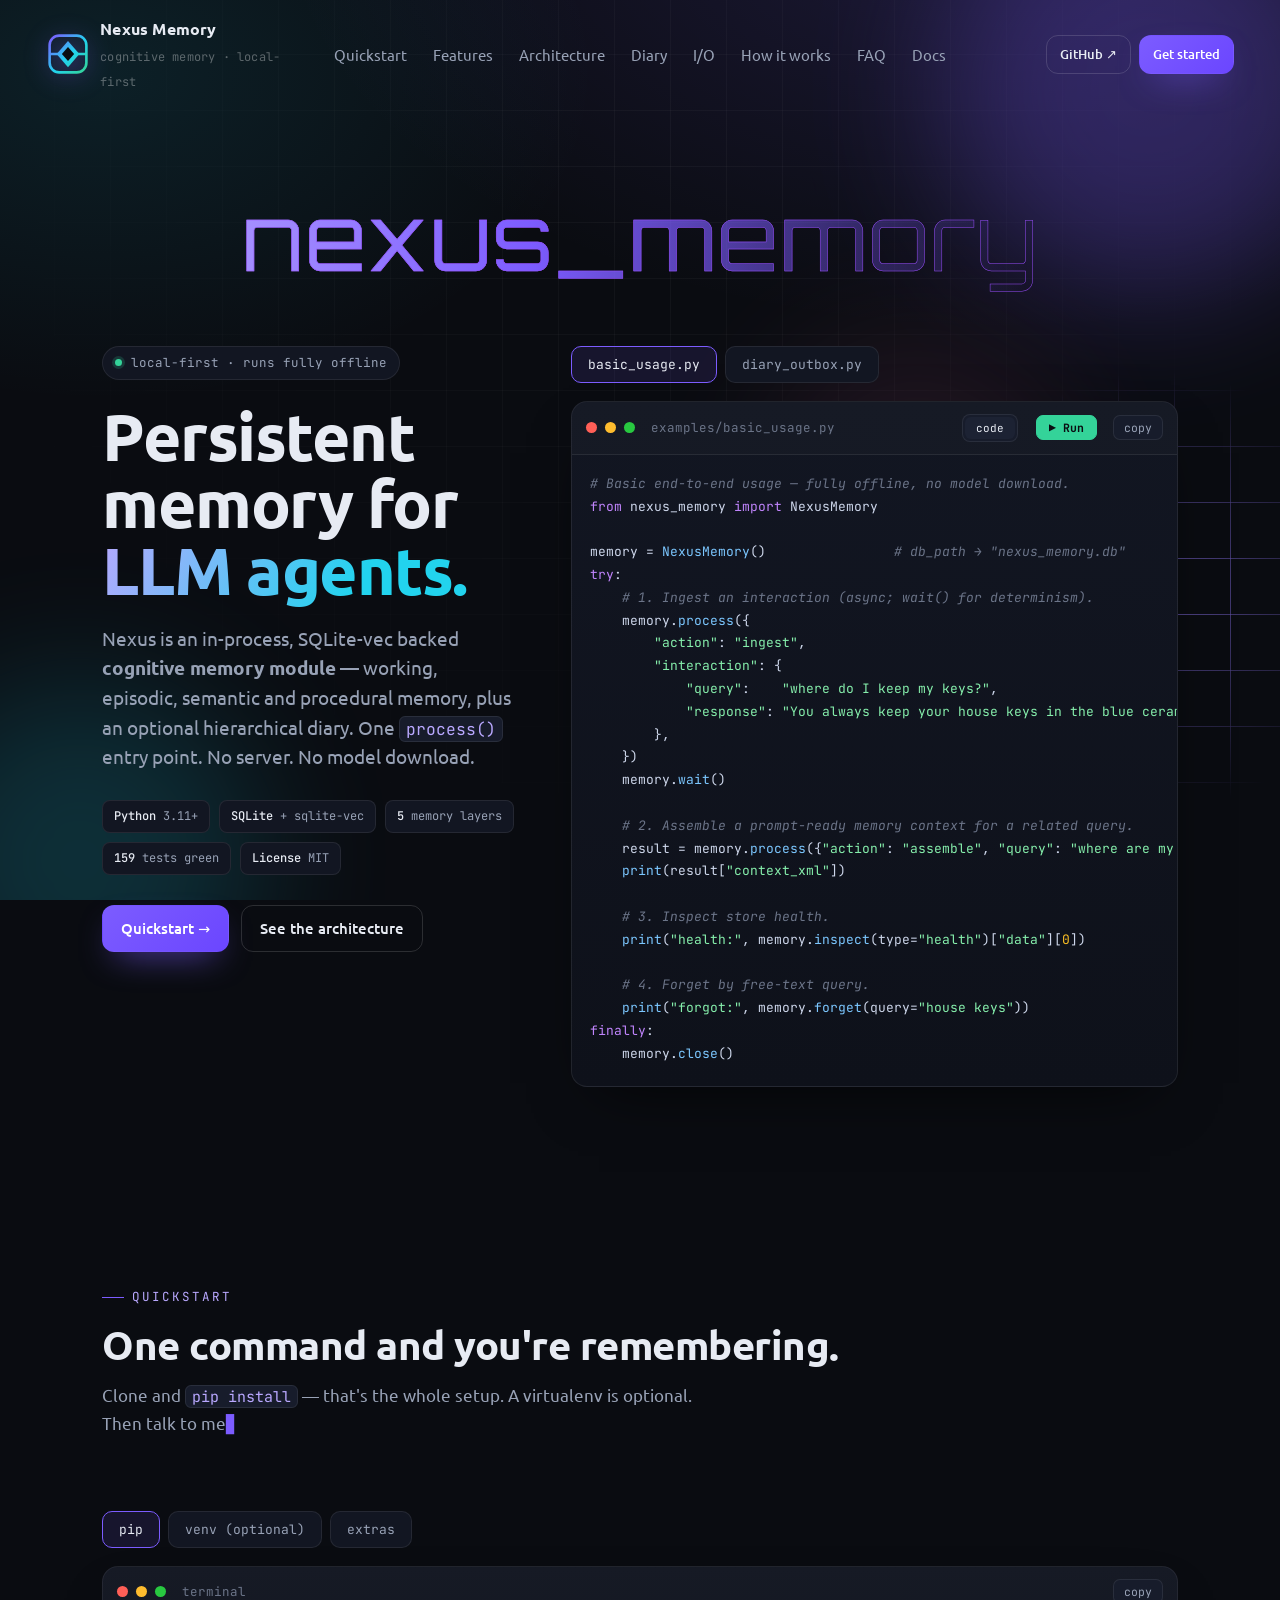
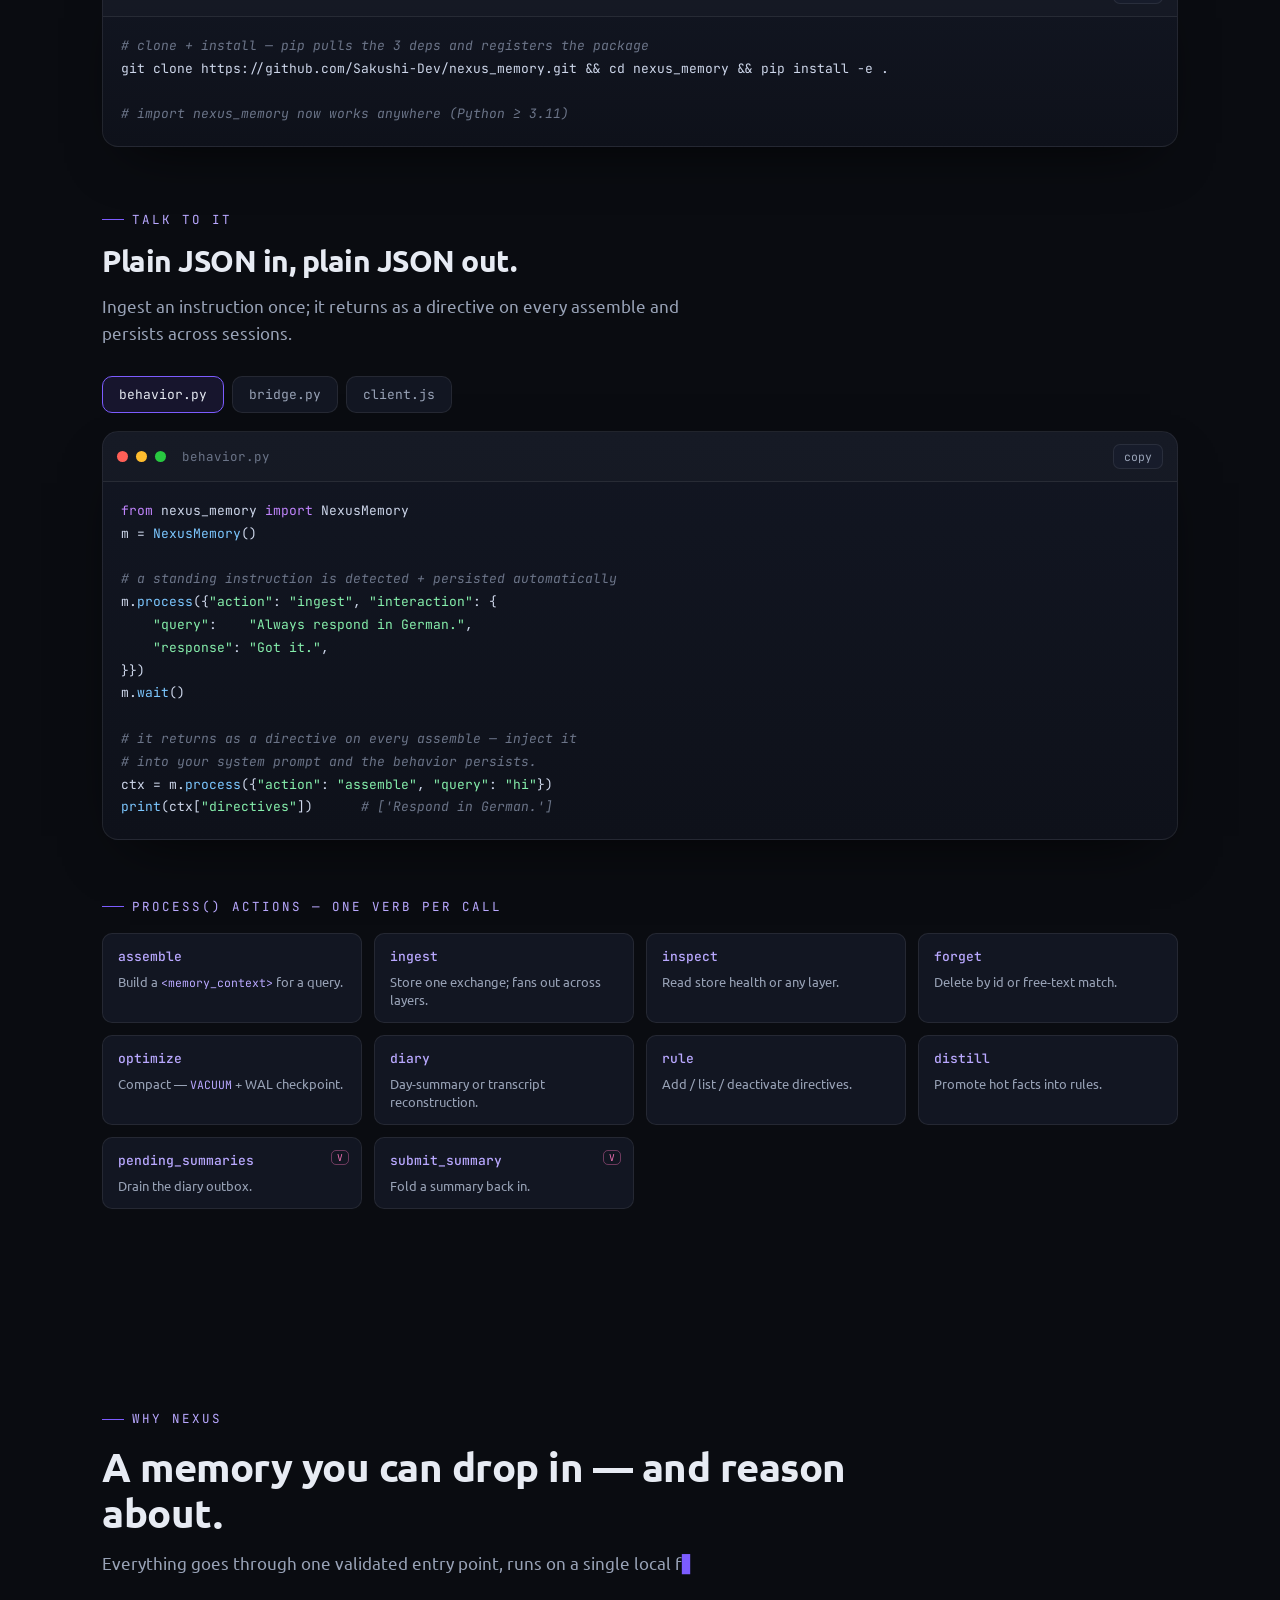
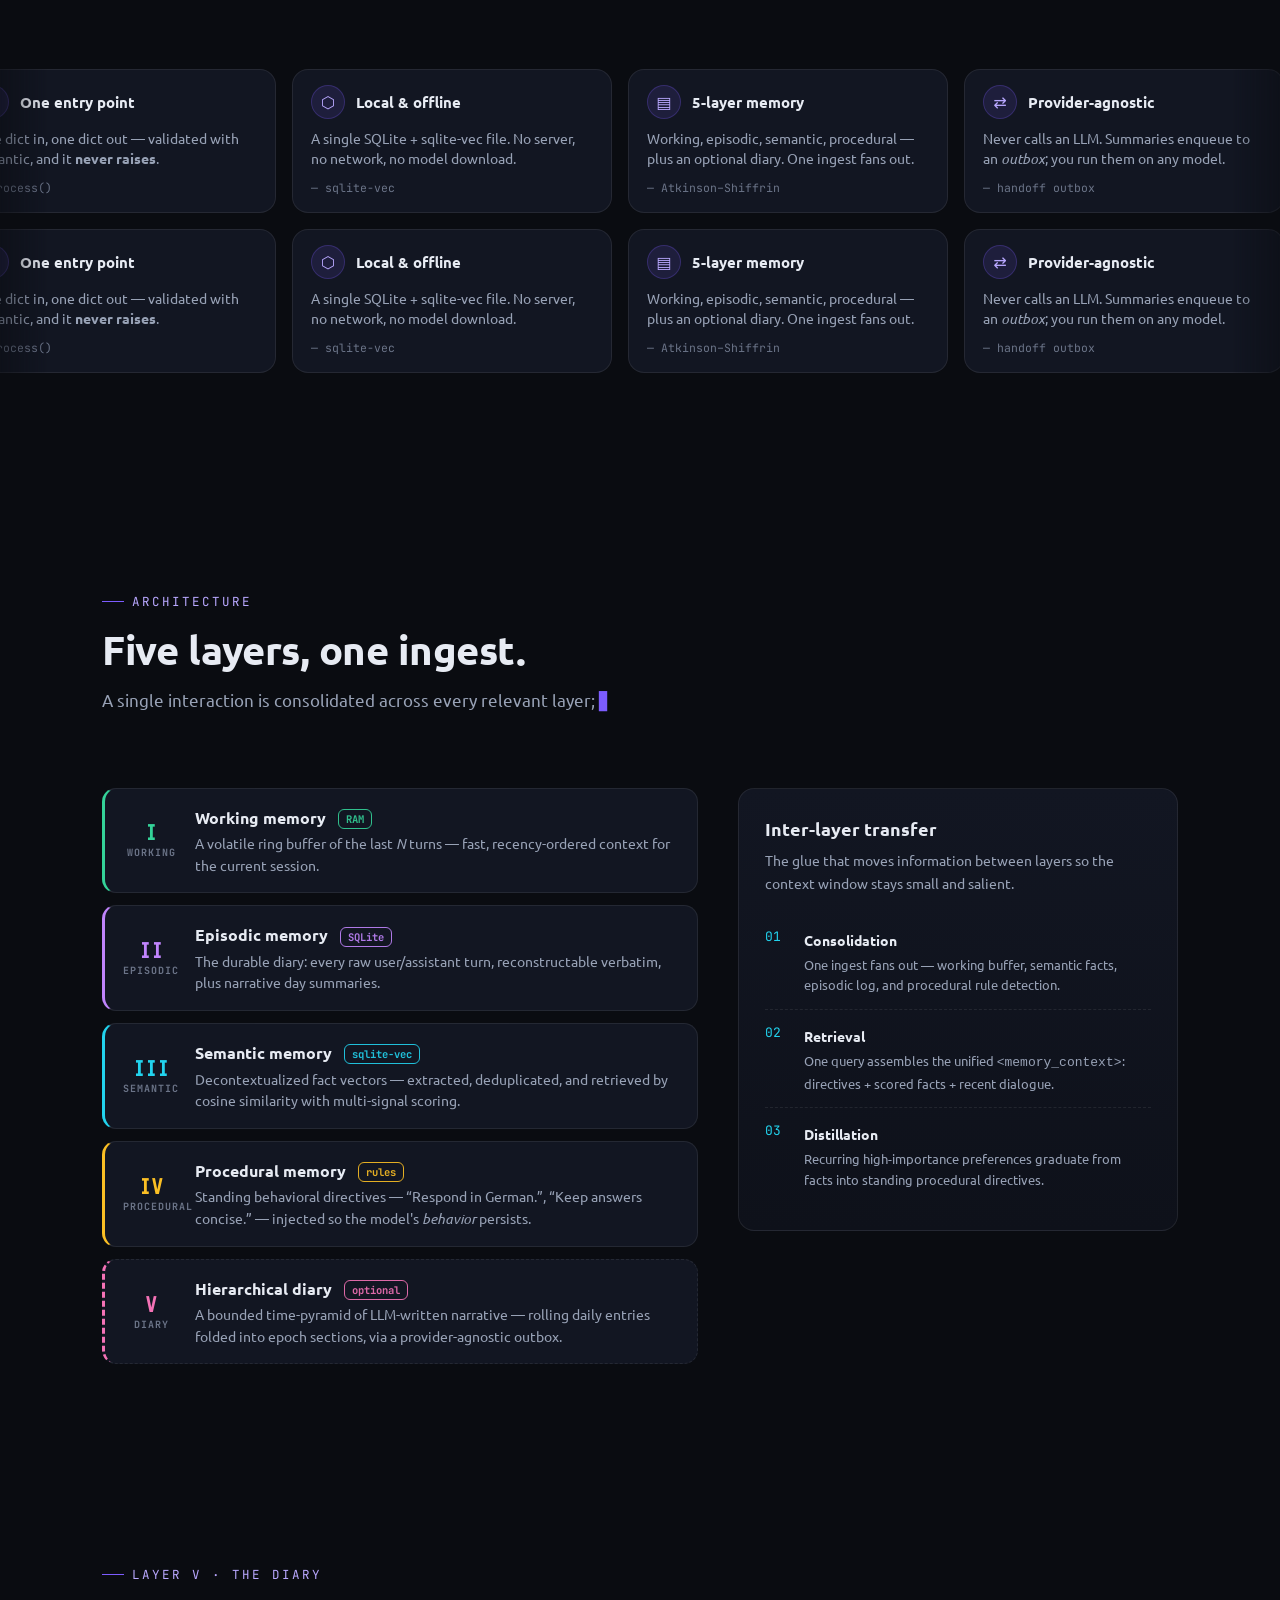
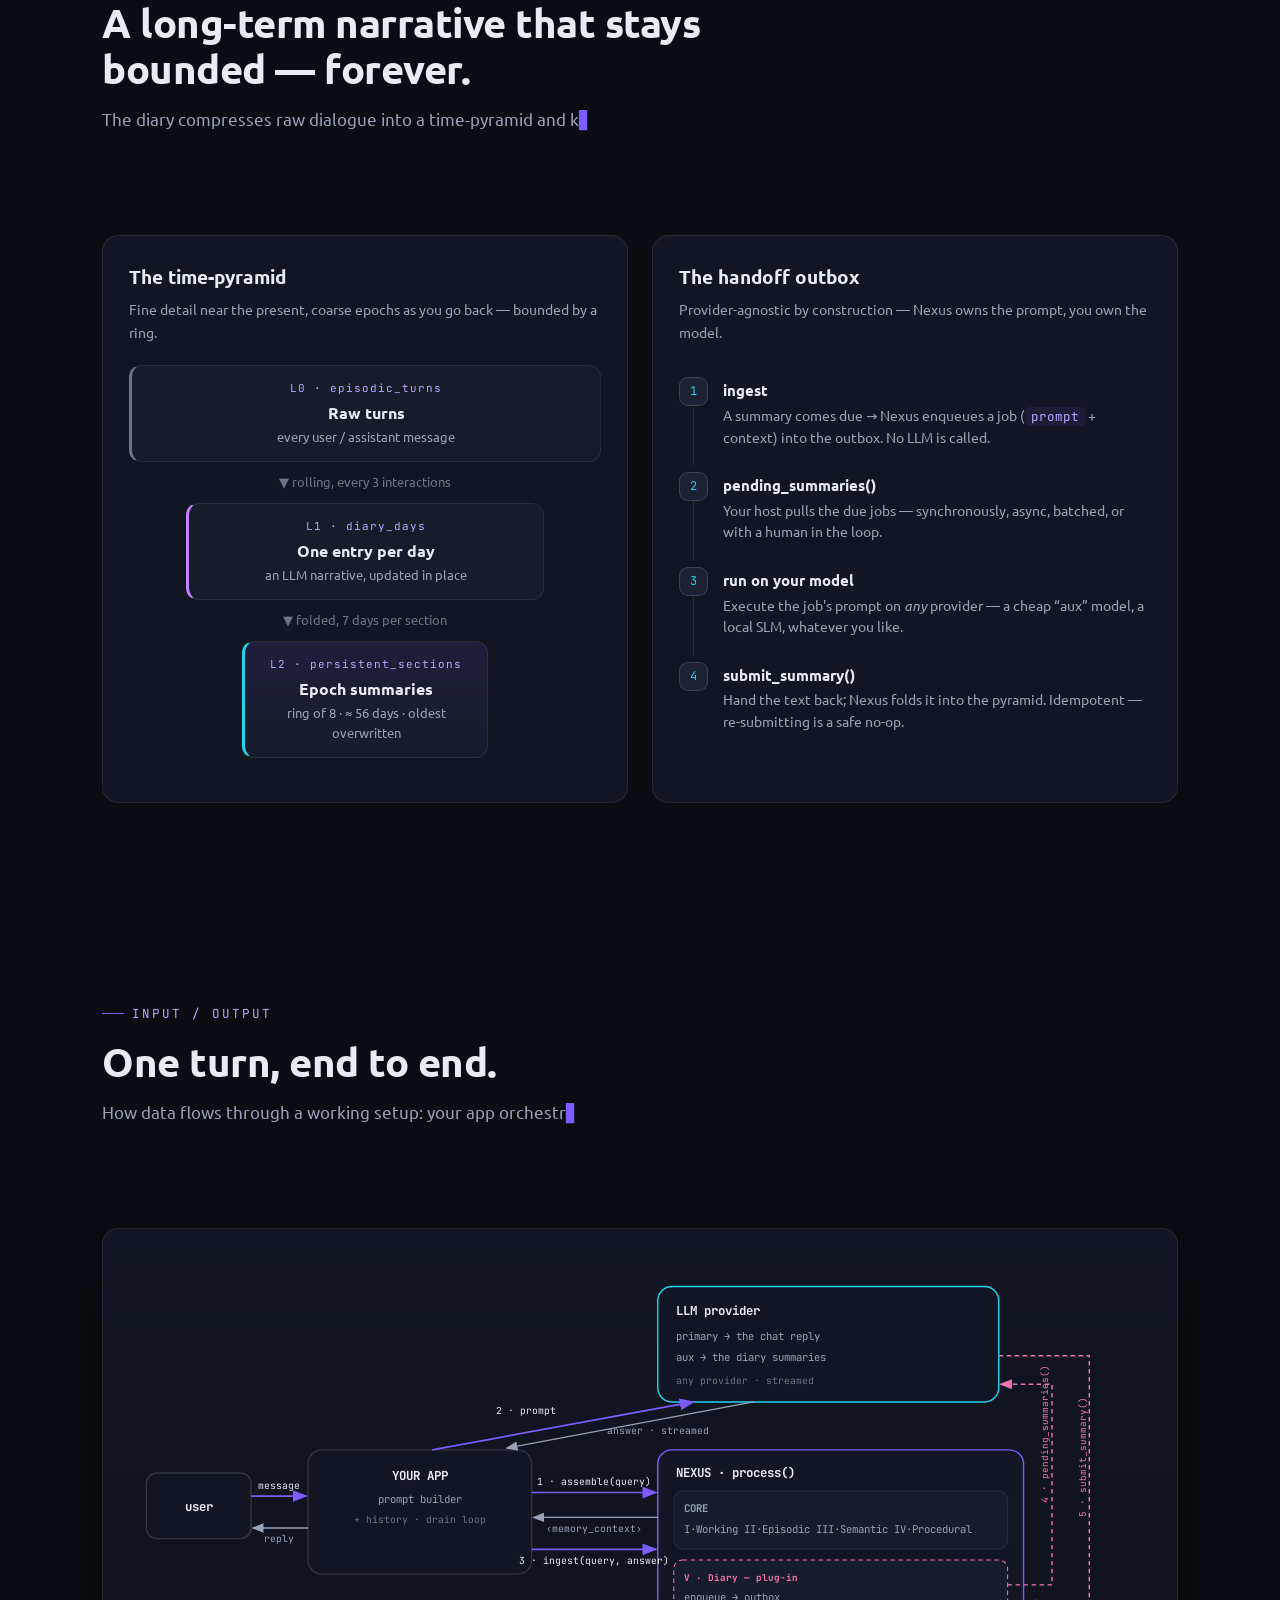
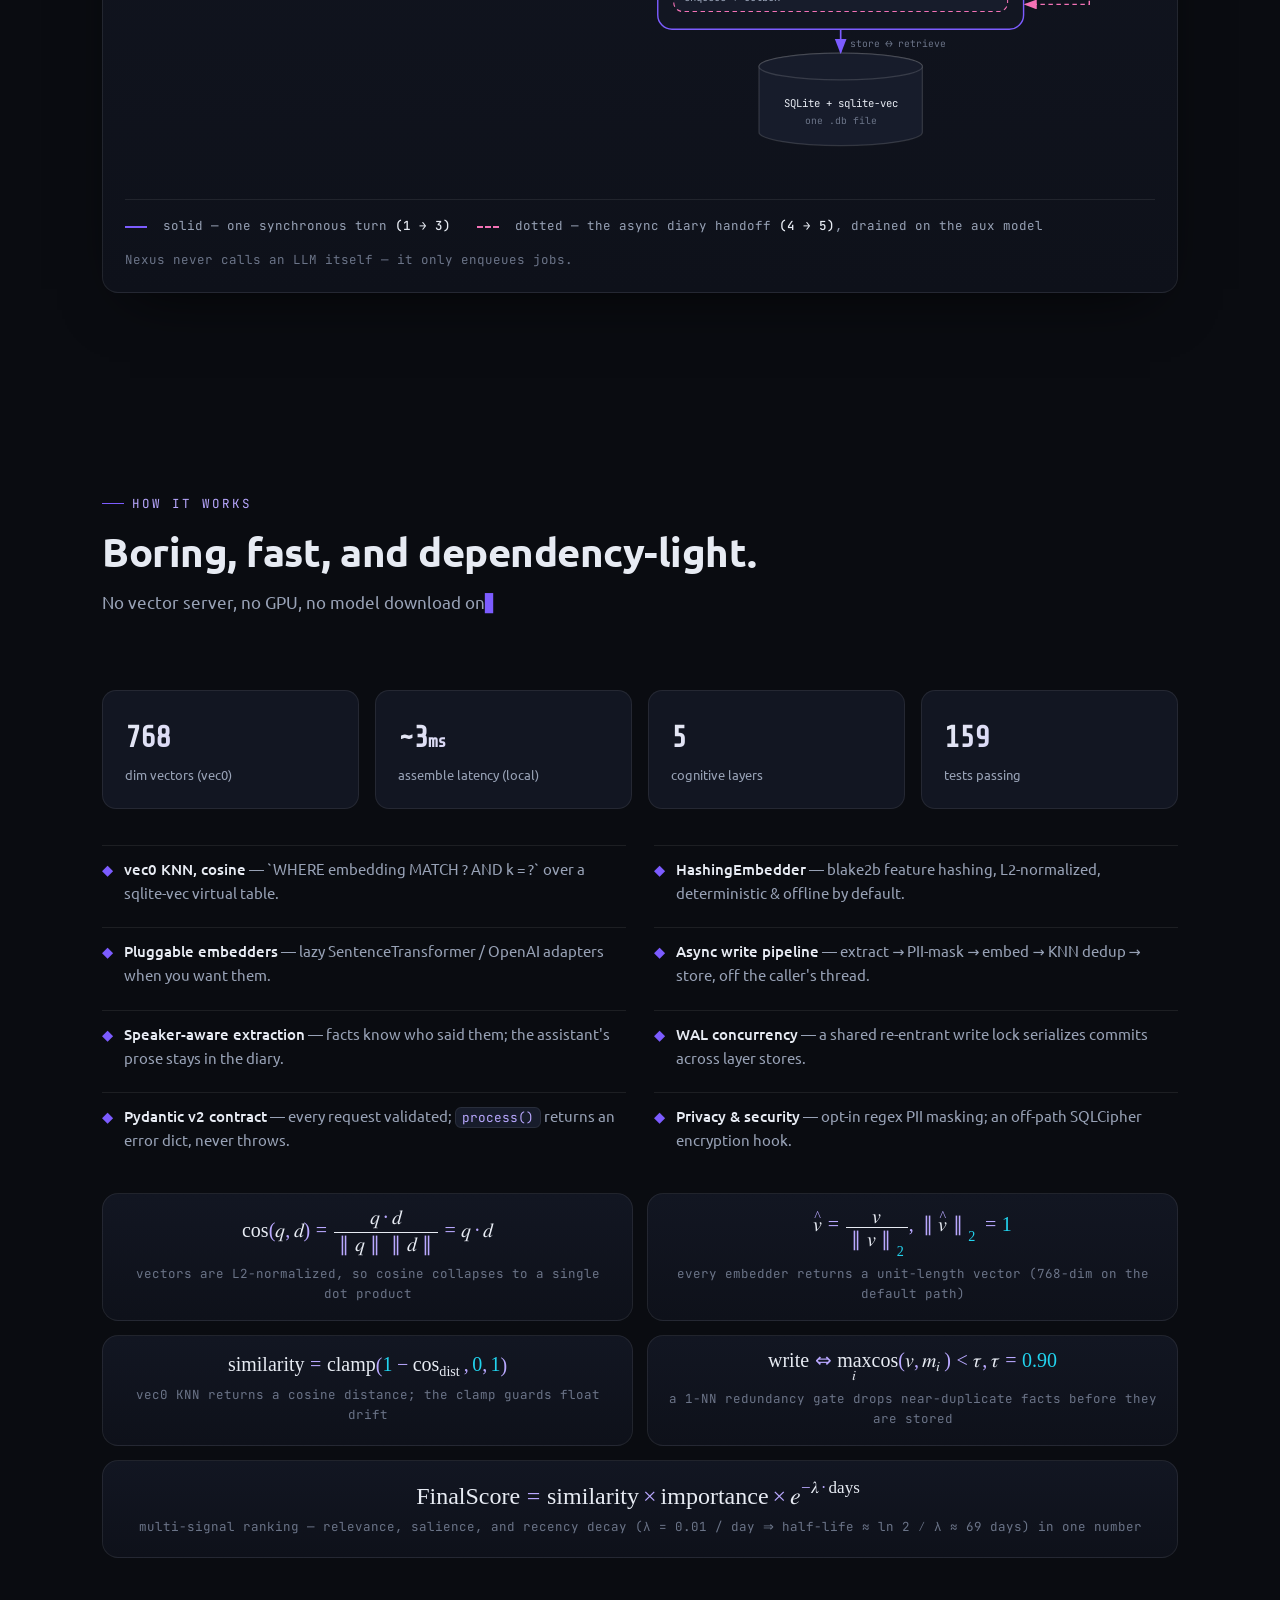
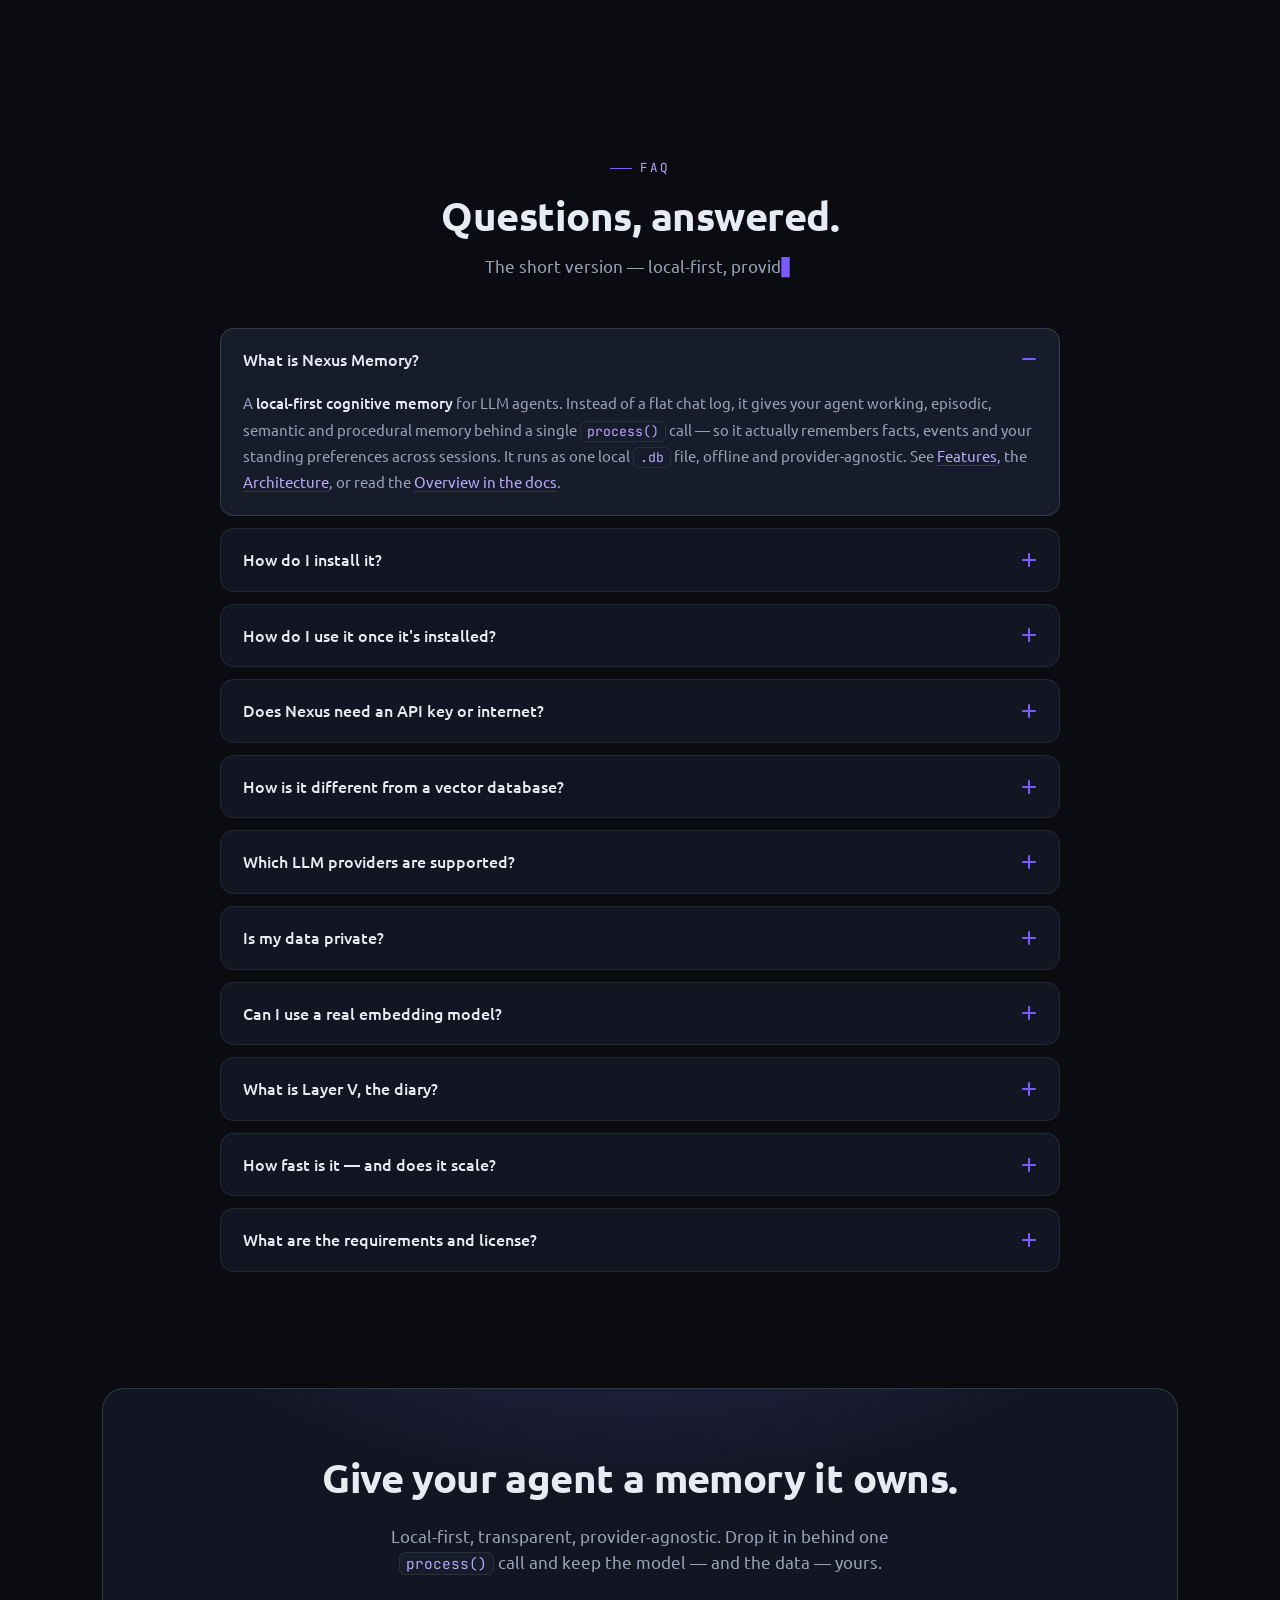
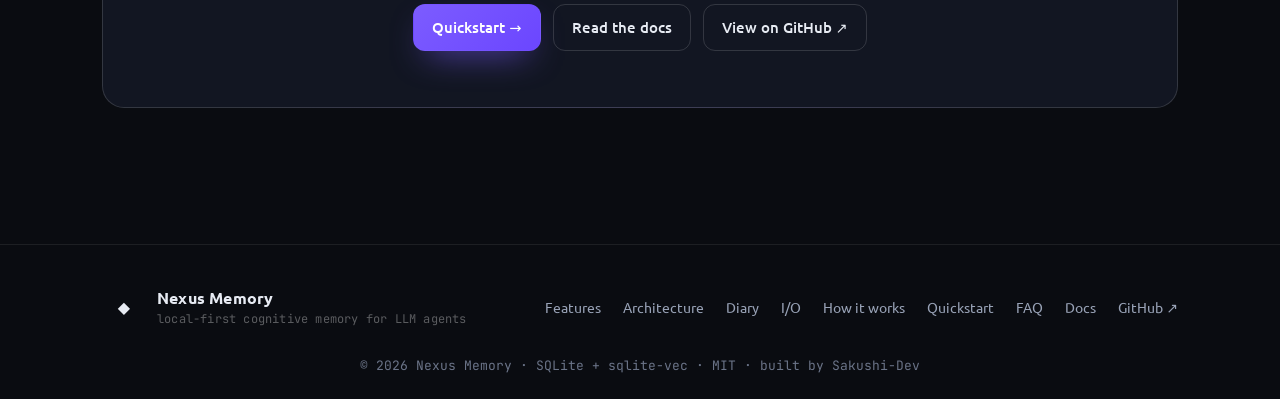
==== commit 2dcace60: "Consolidate mobile @media into the responsive layer Move all viewport-width breakpoints out of style" ====
--- a/index.html
+++ b/index.html
@@ -20,6 +20,7 @@
 
   <link rel="stylesheet" href="css/style.css" />
   <!-- mobile-only responsive layer (max-width @media; desktop unchanged) -->
+  <link rel="stylesheet" href="css/responsive/layout.css" />
   <link rel="stylesheet" href="css/responsive/base.css" />
   <link rel="stylesheet" href="css/responsive/sections.css" />
   <link rel="stylesheet" href="css/responsive/mobile-lite.css" />
--- a/css/style.css
+++ b/css/style.css
@@ -484,7 +484,6 @@
 .io-legend .muted { color: var(--faint); }
 .io-legend .sw { display: inline-block; width: 22px; height: 0; vertical-align: middle; margin-right: 8px; border-top: 2px solid var(--accent); }
 .io-legend .sw.d { border-top: 2px dashed var(--l5); }
-@media (max-width: 760px) { .io-fig { overflow-x: auto; } .io-fig svg { min-width: 720px; } }
 
 /* ----------------------------------------------------------------- tech --- */
 .stats { display: grid; grid-template-columns: repeat(4, 1fr); gap: 16px; margin-bottom: 36px; }
@@ -516,7 +515,6 @@
 .formula-grid .formula { margin-top: 0; padding: 16px 18px; display: flex; flex-direction: column; justify-content: center; }
 .formula-grid .formula .f math { font-size: 1.25em; }
 .formula.hero { margin-top: 14px; }
-@media (max-width: 760px) { .formula-grid { grid-template-columns: 1fr; } }
 
 /* ----------------------------------------------------------------- cta ---- */
 .cta-box {
@@ -565,25 +563,7 @@
 [data-reveal].in { opacity: 1; transform: none; }
 
 /* ------------------------------------------------------------ responsive -- */
-@media (max-width: 900px) {
-  .hero-grid, .arch-grid, .showcase-grid { grid-template-columns: 1fr; }
-  .features-grid { grid-template-columns: 1fr 1fr; }
-  .stats { grid-template-columns: 1fr 1fr; }
-  .tech-list { grid-template-columns: 1fr; }
-  .transfer { position: static; }
-  .nav-inner { display: flex; }
-  .nav-links {
-    position: fixed; inset: 64px 12px auto 12px; flex-direction: column; align-items: flex-start; gap: 6px;
-    background: var(--surface); border: 1px solid var(--line); border-radius: 14px; padding: 14px; display: none;
-  }
-  .nav-links.open { display: flex; }
-  .nav-links a { padding: 8px 6px; width: 100%; }
-  .nav-toggle { display: inline-grid; place-items: center; width: 40px; height: 38px; margin-left: auto; border: 1px solid var(--line-2); background: var(--surface-2); border-radius: 10px; cursor: pointer; }
-  .nav-toggle span, .nav-toggle span::before, .nav-toggle span::after { content: ""; display: block; width: 18px; height: 2px; background: var(--text); transition: .2s; }
-  .nav-toggle span::before { transform: translateY(-5px); } .nav-toggle span::after { transform: translateY(3px); }
-  .nav-cta .btn:not(.icon) { display: none; }
-}
-@media (max-width: 560px) {
-  .features-grid, .stats { grid-template-columns: 1fr; }
-  .section { padding: 70px 0; }
-}
+/* All viewport-width mobile breakpoints live in css/responsive/ (layout.css
+   for the structural skeleton; base/sections/mobile-lite for the rest).
+   Only the prefers-reduced-motion (a11y) and the 1200px marquee-bleed guard
+   above remain here as they are not phone-format rules. */
--- a/css/responsive/layout.css
+++ b/css/responsive/layout.css
@@ -0,0 +1,36 @@
+/* =========================================================================
+   Nexus Memory — responsive layer · LAYOUT (structural breakpoints)
+   The page's original responsive skeleton, moved out of style.css so ALL
+   viewport-width @media live together in css/responsive/. Loaded FIRST in the
+   responsive chain (right after style.css, before base/sections/mobile-lite),
+   so the finer 768/480 refinements still win on overlap. Desktop unchanged.
+   ========================================================================= */
+
+/* ----------------------------------- grids collapse + nav → hamburger ----- */
+@media (max-width: 900px) {
+  .hero-grid, .arch-grid, .showcase-grid { grid-template-columns: 1fr; }
+  .stats { grid-template-columns: 1fr 1fr; }
+  .tech-list { grid-template-columns: 1fr; }
+  .transfer { position: static; }
+
+  .nav-inner { display: flex; }
+  /* grid → flex drops .nav-cta's justify-self:end, so push it back right */
+  .nav-cta { margin-left: auto; }
+  .nav-links {
+    position: fixed; inset: 64px 12px auto 12px; flex-direction: column; align-items: flex-start; gap: 6px;
+    background: var(--surface); border: 1px solid var(--line); border-radius: 14px; padding: 14px; display: none;
+  }
+  .nav-links.open { display: flex; }
+  .nav-links a { padding: 8px 6px; width: 100%; }
+  .nav-toggle { display: inline-grid; place-items: center; width: 40px; height: 38px; margin-left: auto; border: 1px solid var(--line-2); background: var(--surface-2); border-radius: 10px; cursor: pointer; }
+  .nav-toggle span, .nav-toggle span::before, .nav-toggle span::after { content: ""; display: block; width: 18px; height: 2px; background: var(--text); transition: .2s; }
+  .nav-toggle span::before { transform: translateY(-5px); } .nav-toggle span::after { transform: translateY(3px); }
+  .nav-cta .btn:not(.icon) { display: none; }
+}
+
+/* ----------------------------------- wide figures: scroll / single col ---- */
+@media (max-width: 760px) {
+  .io-fig { overflow-x: auto; }
+  .io-fig svg { min-width: 720px; }
+  .formula-grid { grid-template-columns: 1fr; }
+}
--- a/css/responsive/base.css
+++ b/css/responsive/base.css
@@ -25,8 +25,10 @@
 
 /* ---------------------------------- shared: buttons · code · modal -------- */
 @media (max-width: 768px) {
-  /* code window: tighter frame + smaller mono so more code fits before scroll */
-  .code-bar { padding: 9px 11px; gap: 7px; }
+  /* code window: tighter frame + smaller mono so more code fits before scroll.
+     flex-wrap lets the toolbar break to a 2nd row instead of being clipped by
+     .code's overflow:hidden (dots+filename on row 1, view-tabs+run+copy on 2). */
+  .code-bar { flex-wrap: wrap; padding: 9px 11px; gap: 7px; }
   .code-bar .file { margin-left: 6px; font-size: 11.5px; }
   .code-bar .copy { font-size: 11px; padding: 4px 9px; }
   .code pre { padding: 14px 13px 16px; }
--- a/css/responsive/sections.css
+++ b/css/responsive/sections.css
@@ -6,12 +6,7 @@
    ========================================================================= */
 
 /* ------------------------------------------------------------------ nav --- */
-/* once style.css flips .nav-inner from grid to flex (≤900px) the CTA loses its
-   justify-self:end — push the CTA group (Get-started + hamburger) back to the
-   right edge across the whole hamburger range. */
-@media (max-width: 900px) {
-  .nav-cta { margin-left: auto; }
-}
+/* the grid→flex flip + .nav-cta right-align + hamburger live in layout.css */
 @media (max-width: 768px) {
   .nav-inner { padding: 12px clamp(14px, 4vw, 24px); gap: 12px; }
   .nav-links { inset: 60px 12px auto 12px; }
